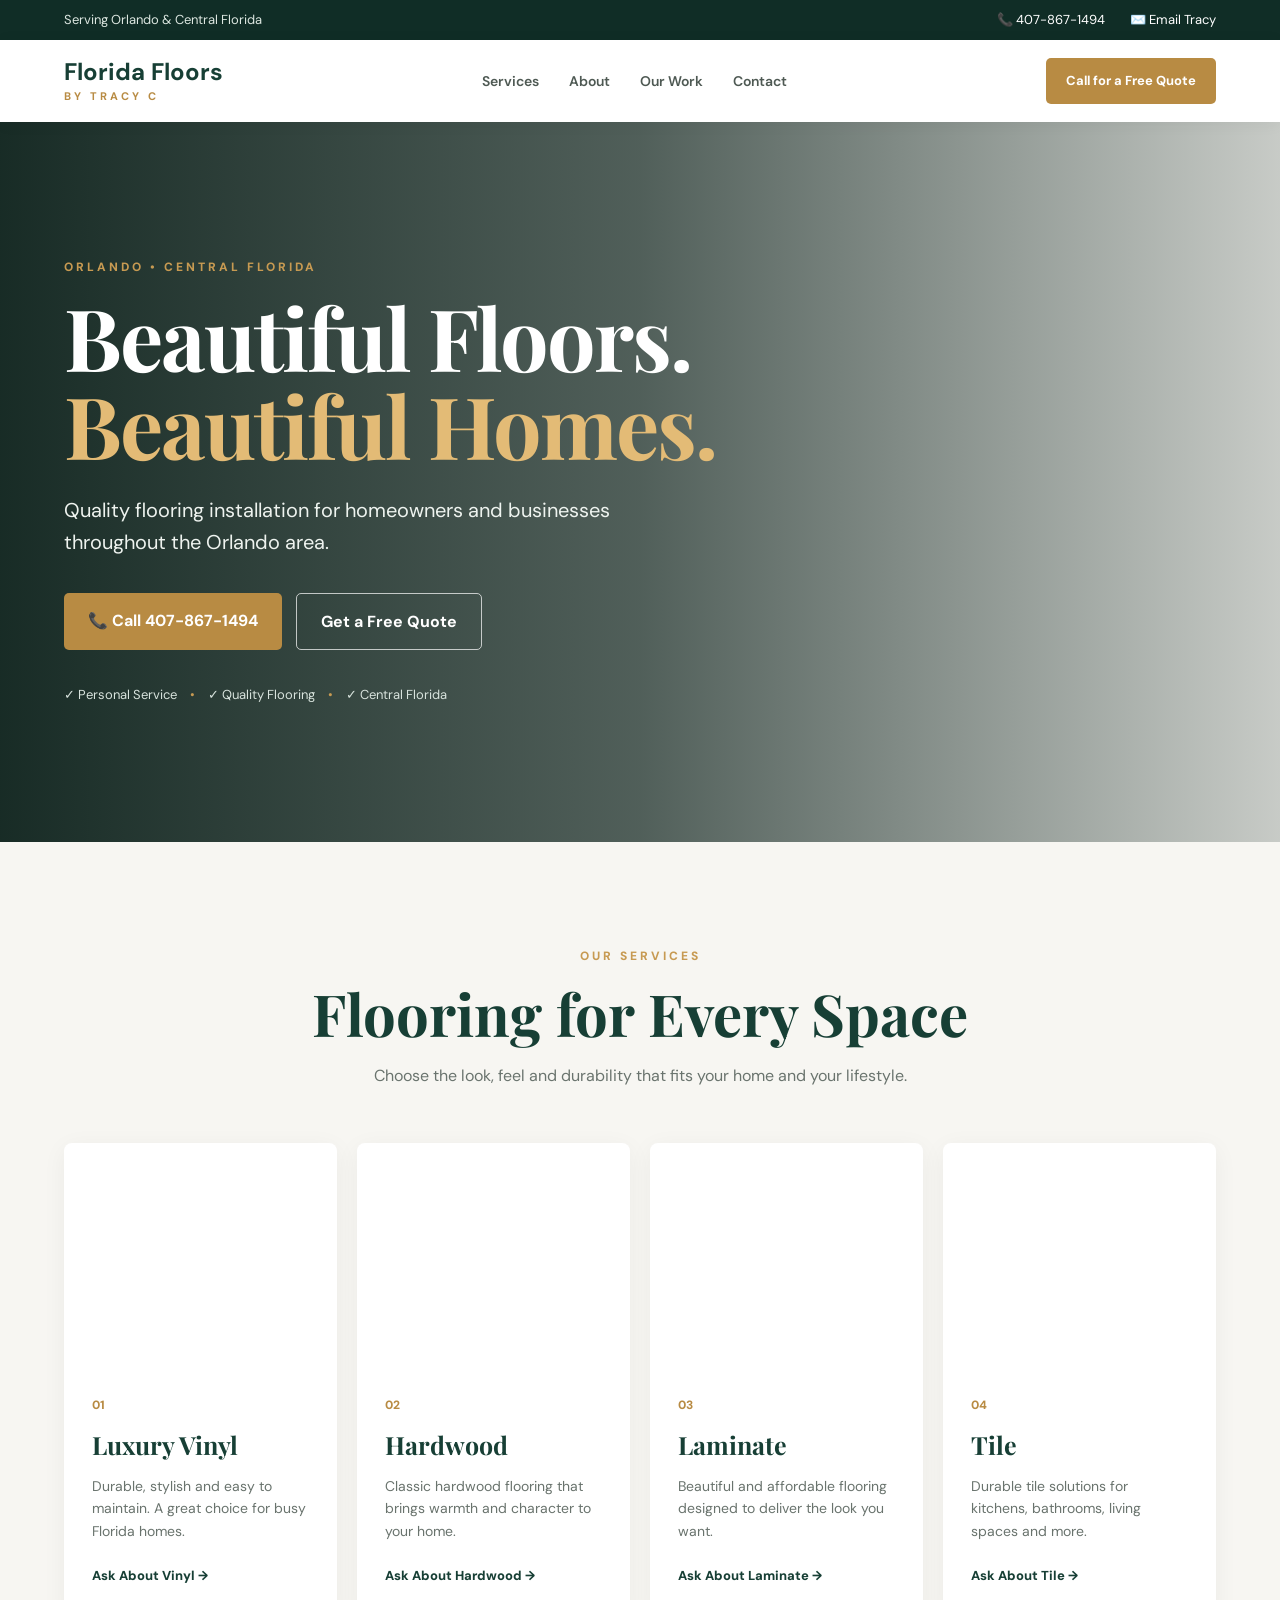
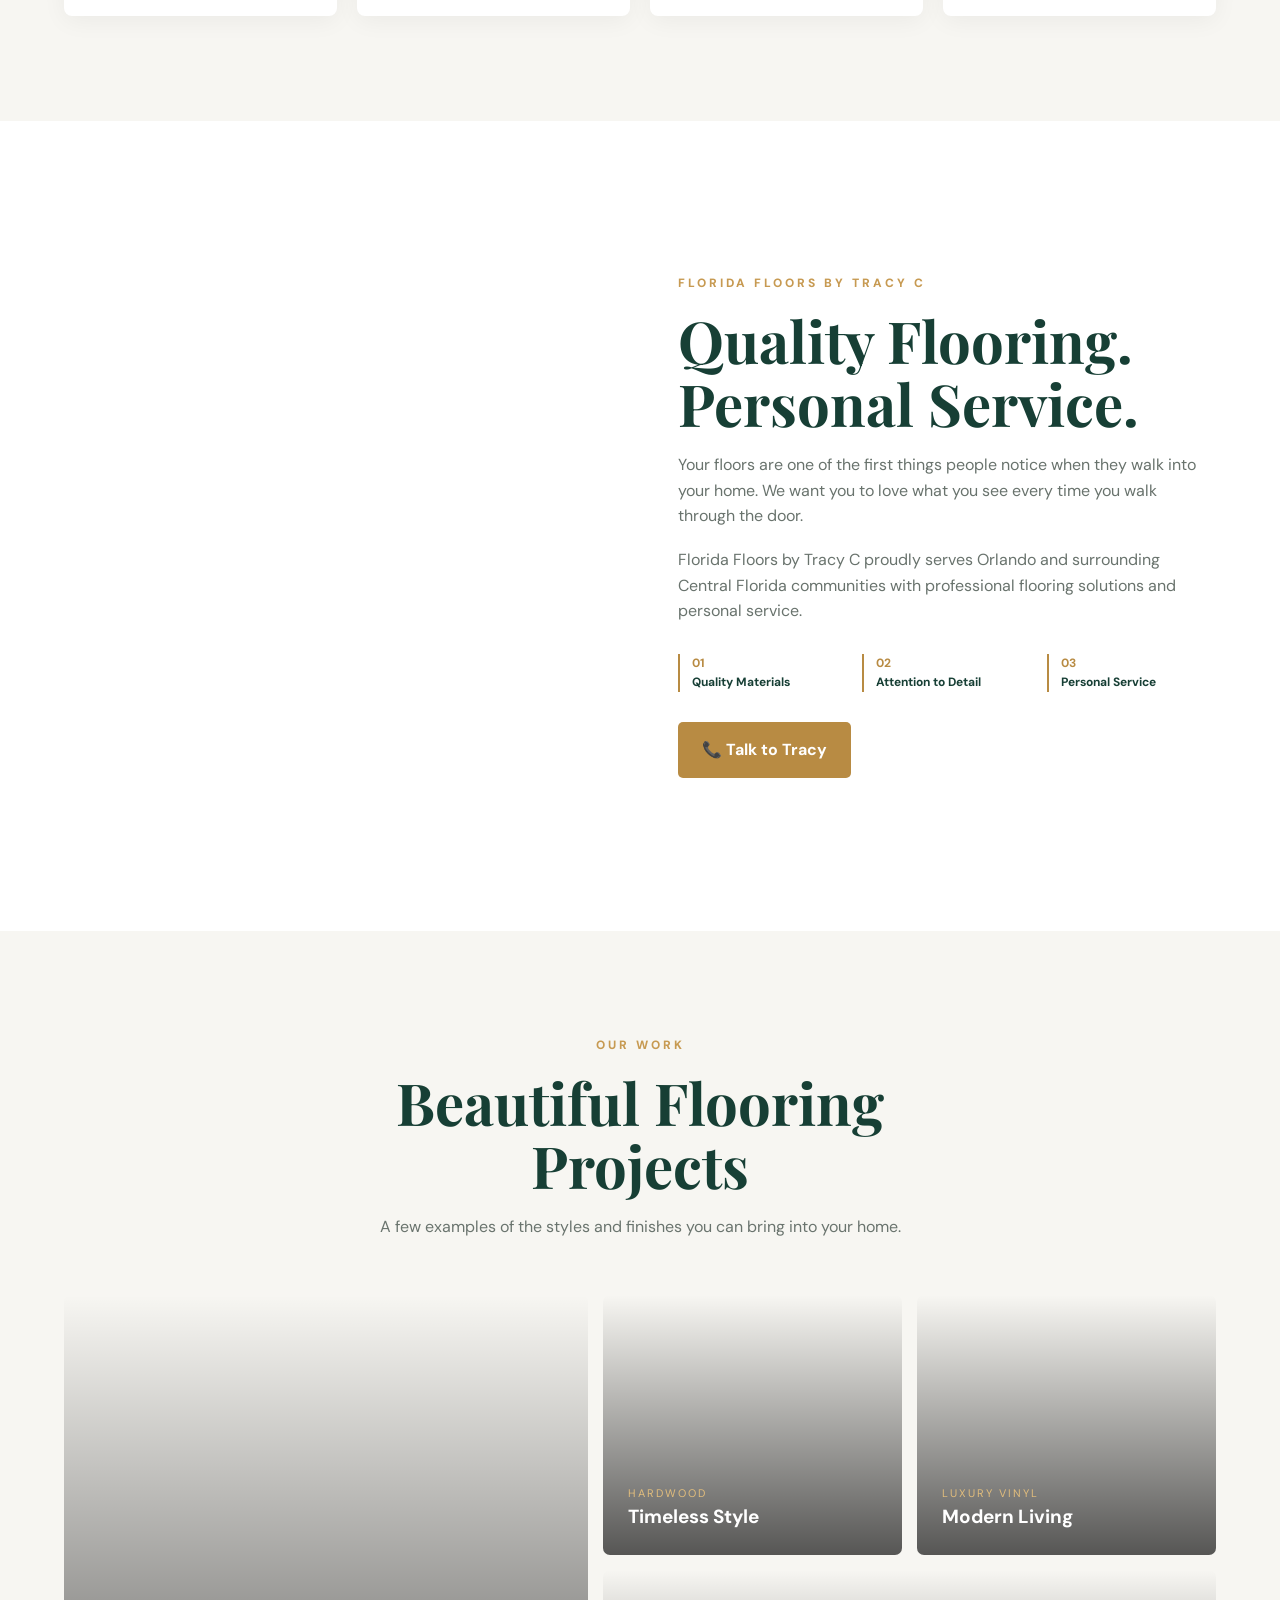
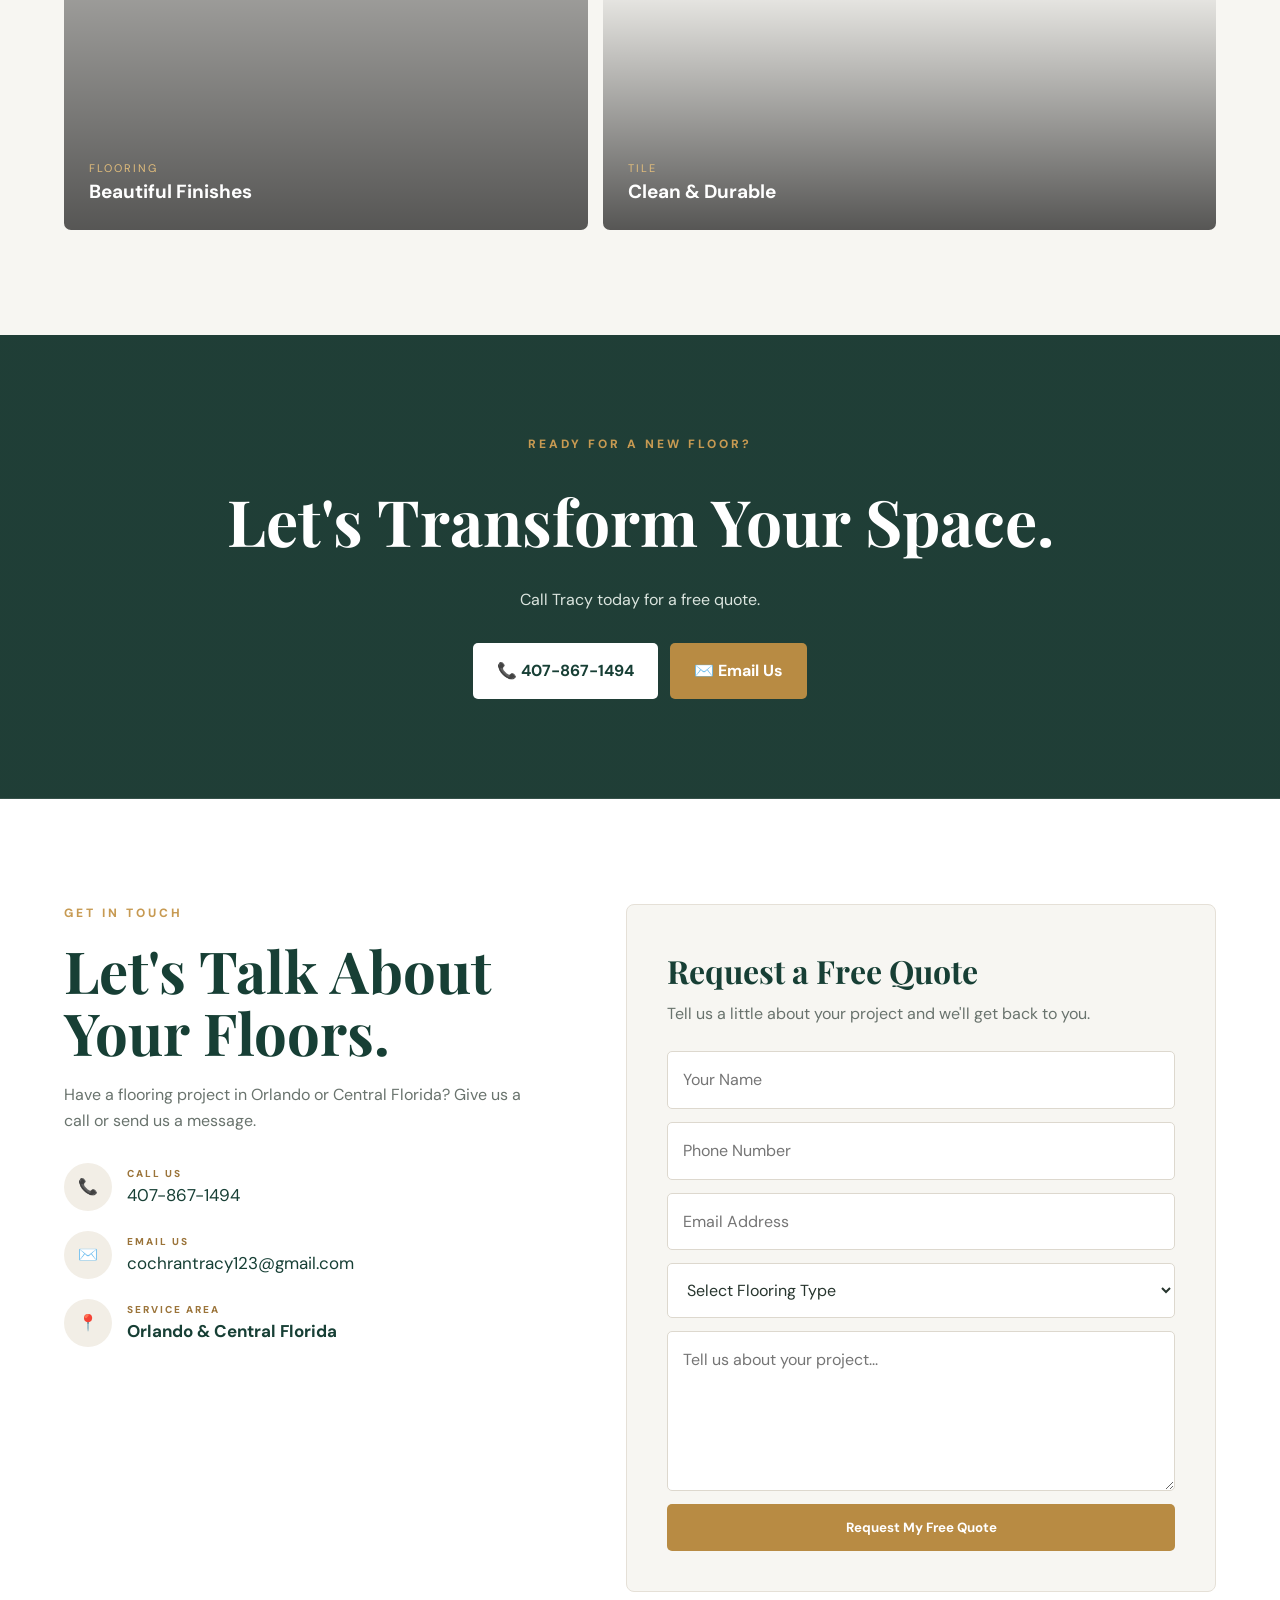
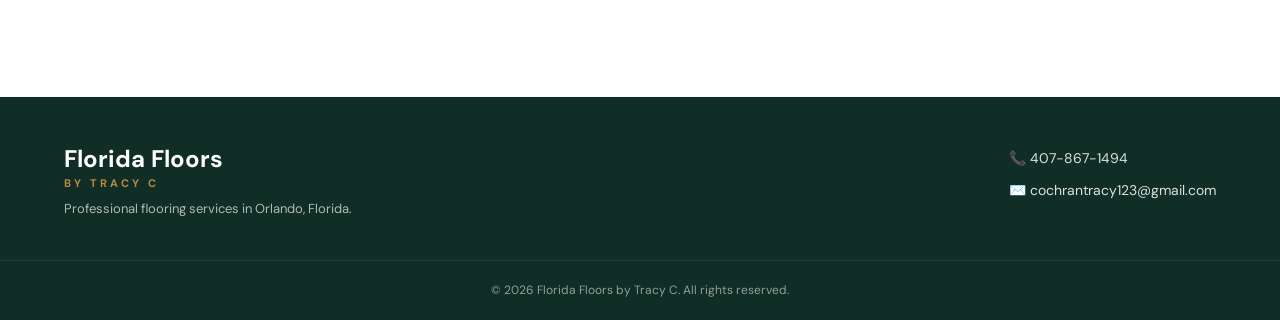
==== index.html @ 235f64ff "Initial Florida Floors website" ====
<!DOCTYPE html>
<html lang="en">
<head>
    <meta charset="UTF-8">
    <meta name="viewport" content="width=device-width, initial-scale=1.0">

    <title>Florida Floors by Tracy C | Orlando Flooring</title>

    <meta name="description"
          content="Florida Floors by Tracy C provides professional flooring services throughout Orlando and Central Florida. Call 407-867-1494 for a free quote.">

    <link rel="stylesheet" href="style.css">
</head>

<body>

<!-- TOP BAR -->
<div class="topbar">
    <div class="container topbar-content">
        <span>Serving Orlando & Central Florida</span>

        <div>
            <a href="tel:14078671494">📞 407-867-1494</a>
            <a href="mailto:cochrantracy123@gmail.com">✉️ Email Tracy</a>
        </div>
    </div>
</div>


<!-- NAVIGATION -->
<header class="header">

    <div class="container nav">

        <a href="#" class="logo">
            Florida Floors
            <span>by Tracy C</span>
        </a>

        <nav>
            <a href="#services">Services</a>
            <a href="#about">About</a>
            <a href="#projects">Our Work</a>
            <a href="#contact">Contact</a>
        </nav>

        <a href="tel:14078671494" class="nav-button">
            Call for a Free Quote
        </a>

    </div>

</header>


<!-- HERO -->
<section class="hero">

    <div class="hero-overlay"></div>

    <div class="container hero-content">

        <div class="hero-text">

            <p class="eyebrow">ORLANDO • CENTRAL FLORIDA</p>

            <h1>
                Beautiful Floors.
                <span>Beautiful Homes.</span>
            </h1>

            <p class="hero-description">
                Quality flooring installation for homeowners and
                businesses throughout the Orlando area.
            </p>

            <div class="hero-buttons">

                <a href="tel:14078671494" class="button primary">
                    📞 Call 407-867-1494
                </a>

                <a href="#contact" class="button outline">
                    Get a Free Quote
                </a>

            </div>

            <div class="hero-trust">
                ✓ Personal Service
                <span>•</span>
                ✓ Quality Flooring
                <span>•</span>
                ✓ Central Florida
            </div>

        </div>

    </div>

</section>


<!-- SERVICES -->
<section id="services" class="section services">

    <div class="container">

        <div class="section-heading center">

            <p class="eyebrow">OUR SERVICES</p>

            <h2>Flooring for Every Space</h2>

            <p>
                Choose the look, feel and durability that fits
                your home and your lifestyle.
            </p>

        </div>


        <div class="service-grid">


            <div class="service-card">

                <div class="service-image vinyl"></div>

                <div class="service-content">

                    <span class="number">01</span>

                    <h3>Luxury Vinyl</h3>

                    <p>
                        Durable, stylish and easy to maintain.
                        A great choice for busy Florida homes.
                    </p>

                    <a href="#contact">Ask About Vinyl →</a>

                </div>

            </div>


            <div class="service-card">

                <div class="service-image hardwood"></div>

                <div class="service-content">

                    <span class="number">02</span>

                    <h3>Hardwood</h3>

                    <p>
                        Classic hardwood flooring that brings
                        warmth and character to your home.
                    </p>

                    <a href="#contact">Ask About Hardwood →</a>

                </div>

            </div>


            <div class="service-card">

                <div class="service-image laminate"></div>

                <div class="service-content">

                    <span class="number">03</span>

                    <h3>Laminate</h3>

                    <p>
                        Beautiful and affordable flooring designed
                        to deliver the look you want.
                    </p>

                    <a href="#contact">Ask About Laminate →</a>

                </div>

            </div>


            <div class="service-card">

                <div class="service-image tile"></div>

                <div class="service-content">

                    <span class="number">04</span>

                    <h3>Tile</h3>

                    <p>
                        Durable tile solutions for kitchens,
                        bathrooms, living spaces and more.
                    </p>

                    <a href="#contact">Ask About Tile →</a>

                </div>

            </div>

        </div>

    </div>

</section>


<!-- ABOUT -->
<section id="about" class="about section">

    <div class="container about-grid">

        <div class="about-photo"></div>

        <div class="about-content">

            <p class="eyebrow">FLORIDA FLOORS BY TRACY C</p>

            <h2>Quality Flooring. Personal Service.</h2>

            <p>
                Your floors are one of the first things people notice
                when they walk into your home. We want you to love
                what you see every time you walk through the door.
            </p>

            <p>
                Florida Floors by Tracy C proudly serves Orlando
                and surrounding Central Florida communities with
                professional flooring solutions and personal service.
            </p>

            <div class="about-points">

                <div>
                    <strong>01</strong>
                    <span>Quality Materials</span>
                </div>

                <div>
                    <strong>02</strong>
                    <span>Attention to Detail</span>
                </div>

                <div>
                    <strong>03</strong>
                    <span>Personal Service</span>
                </div>

            </div>

            <a href="tel:14078671494" class="button primary">
                📞 Talk to Tracy
            </a>

        </div>

    </div>

</section>


<!-- PROJECTS -->
<section id="projects" class="projects section">

    <div class="container">

        <div class="section-heading center">

            <p class="eyebrow">OUR WORK</p>

            <h2>Beautiful Flooring Projects</h2>

            <p>
                A few examples of the styles and finishes
                you can bring into your home.
            </p>

        </div>


        <div class="gallery">

            <div class="gallery-item gallery-one">
                <div>
                    <span>Flooring</span>
                    <strong>Beautiful Finishes</strong>
                </div>
            </div>

            <div class="gallery-item gallery-two">
                <div>
                    <span>Hardwood</span>
                    <strong>Timeless Style</strong>
                </div>
            </div>

            <div class="gallery-item gallery-three">
                <div>
                    <span>Luxury Vinyl</span>
                    <strong>Modern Living</strong>
                </div>
            </div>

            <div class="gallery-item gallery-four">
                <div>
                    <span>Tile</span>
                    <strong>Clean & Durable</strong>
                </div>
            </div>

        </div>

    </div>

</section>


<!-- CTA -->
<section class="cta">

    <div class="container cta-content">

        <p class="eyebrow">READY FOR A NEW FLOOR?</p>

        <h2>Let's Transform Your Space.</h2>

        <p>
            Call Tracy today for a free quote.
        </p>

        <div class="cta-buttons">

            <a href="tel:14078671494" class="button light">
                📞 407-867-1494
            </a>

            <a href="mailto:cochrantracy123@gmail.com"
               class="button gold">
                ✉️ Email Us
            </a>

        </div>

    </div>

</section>


<!-- CONTACT -->
<section id="contact" class="contact section">

    <div class="container contact-grid">

        <div class="contact-info">

            <p class="eyebrow">GET IN TOUCH</p>

            <h2>Let's Talk About Your Floors.</h2>

            <p>
                Have a flooring project in Orlando or Central Florida?
                Give us a call or send us a message.
            </p>


            <div class="contact-card">

                <span>📞</span>

                <div>
                    <small>CALL US</small>
                    <a href="tel:14078671494">
                        407-867-1494
                    </a>
                </div>

            </div>


            <div class="contact-card">

                <span>✉️</span>

                <div>
                    <small>EMAIL US</small>
                    <a href="mailto:cochrantracy123@gmail.com">
                        cochrantracy123@gmail.com
                    </a>
                </div>

            </div>


            <div class="contact-card">

                <span>📍</span>

                <div>
                    <small>SERVICE AREA</small>
                    <strong>Orlando & Central Florida</strong>
                </div>

            </div>

        </div>


        <div class="quote-box">

            <h3>Request a Free Quote</h3>

            <p>
                Tell us a little about your project and
                we'll get back to you.
            </p>

            <form action="mailto:cochrantracy123@gmail.com"
                  method="post"
                  enctype="text/plain">

                <input
                    type="text"
                    name="Name"
                    placeholder="Your Name"
                    required
                >

                <input
                    type="tel"
                    name="Phone"
                    placeholder="Phone Number"
                    required
                >

                <input
                    type="email"
                    name="Email"
                    placeholder="Email Address"
                >

                <select name="Flooring Type">

                    <option value="">
                        Select Flooring Type
                    </option>

                    <option>Luxury Vinyl</option>
                    <option>Hardwood</option>
                    <option>Laminate</option>
                    <option>Tile</option>
                    <option>Other</option>

                </select>

                <textarea
                    name="Project Details"
                    rows="5"
                    placeholder="Tell us about your project..."
                ></textarea>

                <button type="submit" class="button primary">
                    Request My Free Quote
                </button>

            </form>

        </div>

    </div>

</section>


<!-- FOOTER -->
<footer class="footer">

    <div class="container footer-content">

        <div>

            <div class="logo footer-logo">
                Florida Floors
                <span>by Tracy C</span>
            </div>

            <p>
                Professional flooring services in Orlando, Florida.
            </p>

        </div>


        <div class="footer-contact">

            <a href="tel:14078671494">
                📞 407-867-1494
            </a>

            <a href="mailto:cochrantracy123@gmail.com">
                ✉️ cochrantracy123@gmail.com
            </a>

        </div>

    </div>


    <div class="copyright">
        © 2026 Florida Floors by Tracy C. All rights reserved.
    </div>

</footer>


<!-- MOBILE CALL BUTTON -->
<a href="tel:14078671494" class="mobile-call">
    📞 Call Florida Floors
</a>

</body>
</html>
---- style.css ----
@import url('https://fonts.googleapis.com/css2?family=DM+Sans:wght@400;500;600;700&family=Playfair+Display:wght@600;700&display=swap');

* {
    margin: 0;
    padding: 0;
    box-sizing: border-box;
}

html {
    scroll-behavior: smooth;
}

body {
    font-family: 'DM Sans', Arial, sans-serif;
    color: #17231e;
    background: #f7f6f2;
    line-height: 1.6;
}

a {
    color: inherit;
    text-decoration: none;
}

.container {
    width: min(1160px, 90%);
    margin: auto;
}


/* TOP BAR */

.topbar {
    background: #102d26;
    color: #dce6e0;
    font-size: 13px;
}

.topbar-content {
    min-height: 40px;
    display: flex;
    justify-content: space-between;
    align-items: center;
}

.topbar a {
    margin-left: 22px;
    color: white;
}


/* HEADER */

.header {
    background: white;
    position: sticky;
    top: 0;
    z-index: 1000;
    box-shadow: 0 2px 15px rgba(0,0,0,.05);
}

.nav {
    min-height: 82px;
    display: flex;
    align-items: center;
    justify-content: space-between;
    gap: 25px;
}

.logo {
    color: #173f35;
    font-size: 24px;
    font-weight: 700;
    line-height: 1;
}

.logo span {
    display: block;
    color: #b88b43;
    font-size: 11px;
    letter-spacing: 3px;
    text-transform: uppercase;
    margin-top: 7px;
}

nav {
    display: flex;
    gap: 30px;
}

nav a {
    font-size: 14px;
    font-weight: 600;
    color: #4e5953;
}

nav a:hover {
    color: #b88b43;
}

.nav-button {
    background: #b88b43;
    color: white;
    padding: 13px 20px;
    border-radius: 5px;
    font-size: 13px;
    font-weight: 700;
}


/* HERO */

.hero {
    min-height: 720px;
    position: relative;
    display: flex;
    align-items: center;

    background-image:
        url("https://images.unsplash.com/photo-1600607687920-4e2a09cf159d?auto=format&fit=crop&w=2000&q=85");

    background-size: cover;
    background-position: center;
    color: white;
}

.hero-overlay {
    position: absolute;
    inset: 0;

    background:
        linear-gradient(
            90deg,
            rgba(10,31,25,.94),
            rgba(10,31,25,.70),
            rgba(10,31,25,.20)
        );
}

.hero-content {
    position: relative;
    z-index: 2;
}

.hero-text {
    max-width: 760px;
}

.eyebrow {
    color: #c79a52;
    font-size: 12px;
    font-weight: 800;
    letter-spacing: 3px;
    margin-bottom: 16px;
}

.hero h1 {
    font-family: 'Playfair Display', Georgia, serif;
    font-size: clamp(50px, 7vw, 86px);
    line-height: 1.02;
    letter-spacing: -2px;
    margin-bottom: 25px;
}

.hero h1 span {
    display: block;
    color: #e3bb76;
}

.hero-description {
    max-width: 600px;
    font-size: 20px;
    color: #eef3ef;
    margin-bottom: 35px;
}

.hero-buttons {
    display: flex;
    flex-wrap: wrap;
    gap: 14px;
}

.hero-trust {
    margin-top: 35px;
    color: #d8e3dd;
    font-size: 13px;
}

.hero-trust span {
    color: #c79a52;
    margin: 0 10px;
}


/* BUTTONS */

.button {
    display: inline-block;
    border: none;
    padding: 15px 24px;
    border-radius: 5px;
    font-weight: 700;
    cursor: pointer;
    font-family: inherit;
    text-align: center;
}

.primary {
    background: #b88b43;
    color: white;
}

.primary:hover {
    background: #9e7435;
}

.outline {
    border: 1px solid rgba(255,255,255,.7);
    color: white;
}

.outline:hover {
    background: white;
    color: #173f35;
}

.light {
    background: white;
    color: #173f35;
}

.gold {
    background: #b88b43;
    color: white;
}


/* SECTIONS */

.section {
    padding: 105px 0;
}

.section-heading {
    max-width: 700px;
    margin-bottom: 55px;
}

.section-heading.center {
    text-align: center;
    margin-left: auto;
    margin-right: auto;
}

.section-heading h2,
.about-content h2,
.contact-info h2 {
    font-family: 'Playfair Display', Georgia, serif;
    color: #173f35;
    font-size: clamp(38px, 5vw, 58px);
    line-height: 1.08;
    margin-bottom: 18px;
}

.section-heading p:last-child {
    color: #6a746e;
}


/* SERVICES */

.services {
    background: #f7f6f2;
}

.service-grid {
    display: grid;
    grid-template-columns: repeat(4, 1fr);
    gap: 20px;
}

.service-card {
    background: white;
    border-radius: 8px;
    overflow: hidden;
    box-shadow: 0 5px 25px rgba(0,0,0,.05);
}

.service-image {
    height: 220px;
    background-size: cover;
    background-position: center;
}

.vinyl {
    background-image:
        url("https://images.unsplash.com/photo-1600607687939-ce8a6c25118c?auto=format&fit=crop&w=900&q=80");
}

.hardwood {
    background-image:
        url("https://images.unsplash.com/photo-1600566753190-17f0baa2a6c3?auto=format&fit=crop&w=900&q=80");
}

.laminate {
    background-image:
        url("https://images.unsplash.com/photo-1600566753086-00f18fb6b3ea?auto=format&fit=crop&w=900&q=80");
}

.tile {
    background-image:
        url("https://images.unsplash.com/photo-1615529162924-f8605388461d?auto=format&fit=crop&w=900&q=80");
}

.service-content {
    padding: 28px;
}

.number {
    color: #b88b43;
    font-size: 12px;
    font-weight: 800;
}

.service-content h3 {
    color: #173f35;
    font-family: 'Playfair Display', Georgia, serif;
    font-size: 25px;
    margin: 8px 0 10px;
}

.service-content p {
    color: #69736d;
    font-size: 14px;
    margin-bottom: 20px;
}

.service-content a {
    color: #173f35;
    font-size: 13px;
    font-weight: 800;
}


/* ABOUT */

.about {
    background: white;
}

.about-grid {
    display: grid;
    grid-template-columns: 1fr 1fr;
    gap: 75px;
    align-items: center;
}

.about-photo {
    min-height: 600px;

    background-image:
        url("https://images.unsplash.com/photo-1600607687920-4e2a09cf159d?auto=format&fit=crop&w=1200&q=85");

    background-size: cover;
    background-position: center;

    border-radius: 6px;
}

.about-content > p:not(.eyebrow) {
    color: #69736d;
    margin-bottom: 18px;
}

.about-points {
    display: grid;
    grid-template-columns: repeat(3, 1fr);
    gap: 15px;
    margin: 30px 0;
}

.about-points div {
    border-left: 2px solid #b88b43;
    padding-left: 12px;
}

.about-points strong {
    display: block;
    color: #b88b43;
    font-size: 12px;
}

.about-points span {
    display: block;
    color: #173f35;
    font-size: 12px;
    font-weight: 700;
}


/* GALLERY */

.projects {
    background: #f7f6f2;
}

.gallery {
    display: grid;
    grid-template-columns: 1.4fr .8fr .8fr;
    grid-template-rows: 260px 260px;
    gap: 15px;
}

.gallery-item {
    background-size: cover;
    background-position: center;
    border-radius: 7px;
    position: relative;
    overflow: hidden;
}

.gallery-item::after {
    content: "";
    position: absolute;
    inset: 0;
    background: linear-gradient(transparent, rgba(0,0,0,.65));
}

.gallery-item div {
    position: absolute;
    z-index: 2;
    left: 25px;
    bottom: 22px;
    color: white;
}

.gallery-item span {
    display: block;
    color: #e2bd7c;
    font-size: 11px;
    text-transform: uppercase;
    letter-spacing: 2px;
}

.gallery-item strong {
    font-size: 19px;
}

.gallery-one {
    grid-row: span 2;
    background-image:
        url("https://images.unsplash.com/photo-1600607688969-a5bfcd646154?auto=format&fit=crop&w=1200&q=85");
}

.gallery-two {
    background-image:
        url("https://images.unsplash.com/photo-1600566753190-17f0baa2a6c3?auto=format&fit=crop&w=900&q=85");
}

.gallery-three {
    background-image:
        url("https://images.unsplash.com/photo-1600607687920-4e2a09cf159d?auto=format&fit=crop&w=900&q=85");
}

.gallery-four {
    grid-column: span 2;
    background-image:
        url("https://images.unsplash.com/photo-1615529162924-f8605388461d?auto=format&fit=crop&w=1200&q=85");
}


/* CTA */

.cta {
    background:
        linear-gradient(
            rgba(15,48,40,.93),
            rgba(15,48,40,.93)
        ),
        url("https://images.unsplash.com/photo-1600607687920-4e2a09cf159d?auto=format&fit=crop&w=1800&q=80");

    background-size: cover;
    background-position: center;

    padding: 100px 0;
    color: white;
    text-align: center;
}

.cta h2 {
    font-family: 'Playfair Display', Georgia, serif;
    font-size: clamp(42px, 6vw, 64px);
    margin-bottom: 15px;
}

.cta p:not(.eyebrow) {
    color: #dbe5df;
    margin-bottom: 30px;
}

.cta-buttons {
    display: flex;
    justify-content: center;
    flex-wrap: wrap;
    gap: 12px;
}


/* CONTACT */

.contact {
    background: white;
}

.contact-grid {
    display: grid;
    grid-template-columns: .9fr 1.1fr;
    gap: 80px;
    align-items: start;
}

.contact-info > p:not(.eyebrow) {
    color: #69736d;
    max-width: 500px;
    margin-bottom: 30px;
}

.contact-card {
    display: flex;
    align-items: center;
    gap: 15px;
    margin: 20px 0;
}

.contact-card > span {
    width: 48px;
    height: 48px;
    border-radius: 50%;
    background: #f2eee6;
    display: grid;
    place-items: center;
}

.contact-card small {
    display: block;
    color: #9b743a;
    font-size: 10px;
    font-weight: 800;
    letter-spacing: 2px;
}

.contact-card a,
.contact-card strong {
    display: block;
    color: #173f35;
    font-size: 17px;
}


/* FORM */

.quote-box {
    background: #f7f6f2;
    padding: 40px;
    border-radius: 8px;
    border: 1px solid #e5e0d7;
}

.quote-box h3 {
    font-family: 'Playfair Display', Georgia, serif;
    color: #173f35;
    font-size: 32px;
    margin-bottom: 5px;
}

.quote-box > p {
    color: #69736d;
    margin-bottom: 25px;
}

.contact-form,
.quote-box form {
    display: grid;
    gap: 13px;
}

.quote-box input,
.quote-box select,
.quote-box textarea {
    width: 100%;
    padding: 15px;
    border: 1px solid #ddd8ce;
    border-radius: 5px;
    background: white;
    font: inherit;
    color: #27352e;
}

.quote-box textarea {
    resize: vertical;
}


/* FOOTER */

.footer {
    background: #102d26;
    color: #d9e2dd;
    padding-top: 50px;
}

.footer-content {
    display: flex;
    justify-content: space-between;
    gap: 40px;
}

.footer-logo {
    color: white;
}

.footer-content p {
    color: #aebbb4;
    margin-top: 10px;
    font-size: 13px;
}

.footer-contact {
    display: flex;
    flex-direction: column;
    gap: 10px;
    font-size: 14px;
}

.footer-contact a:hover {
    color: #d1a45e;
}

.copyright {
    text-align: center;
    border-top: 1px solid rgba(255,255,255,.08);
    margin-top: 40px;
    padding: 20px;
    color: #8fa099;
    font-size: 12px;
}


/* MOBILE CALL BUTTON */

.mobile-call {
    display: none;
}


/* MOBILE */

@media (max-width: 900px) {

    nav {
        display: none;
    }

    .service-grid {
        grid-template-columns: repeat(2, 1fr);
    }

    .about-grid,
    .contact-grid {
        grid-template-columns: 1fr;
    }

    .gallery {
        grid-template-columns: 1fr 1fr;
        grid-template-rows: 300px 220px 220px;
    }

    .gallery-one {
        grid-row: span 1;
        grid-column: span 2;
    }

    .gallery-four {
        grid-column: span 2;
    }

    .mobile-call {
        display: block;
        position: fixed;
        bottom: 15px;
        left: 15px;
        right: 15px;
        z-index: 2000;
        text-align: center;
        background: #b88b43;
        color: white;
        padding: 15px;
        border-radius: 6px;
        font-weight: 800;
        box-shadow: 0 5px 25px rgba(0,0,0,.25);
    }
}

@media (max-width: 600px) {

    .topbar-content {
        justify-content: center;
        text-align: center;
    }

    .topbar-content > span {
        display: none;
    }

    .topbar a {
        margin: 0 8px;
    }

    .nav-button {
        display: none;
    }

    .hero {
        min-height: 650px;
    }

    .hero h1 {
        font-size: 50px;
    }

    .hero-description {
        font-size: 17px;
    }

    .service-grid {
        grid-template-columns: 1fr;
    }

    .about-photo {
        min-height: 400px;
    }

    .about-points {
        grid-template-columns: 1fr;
    }

    .gallery {
        display: block;
    }

    .gallery-item {
        height: 300px;
        margin-bottom: 15px;
    }

    .quote-box {
        padding: 25px;
    }

    .footer-content {
        flex-direction: column;
    }

}
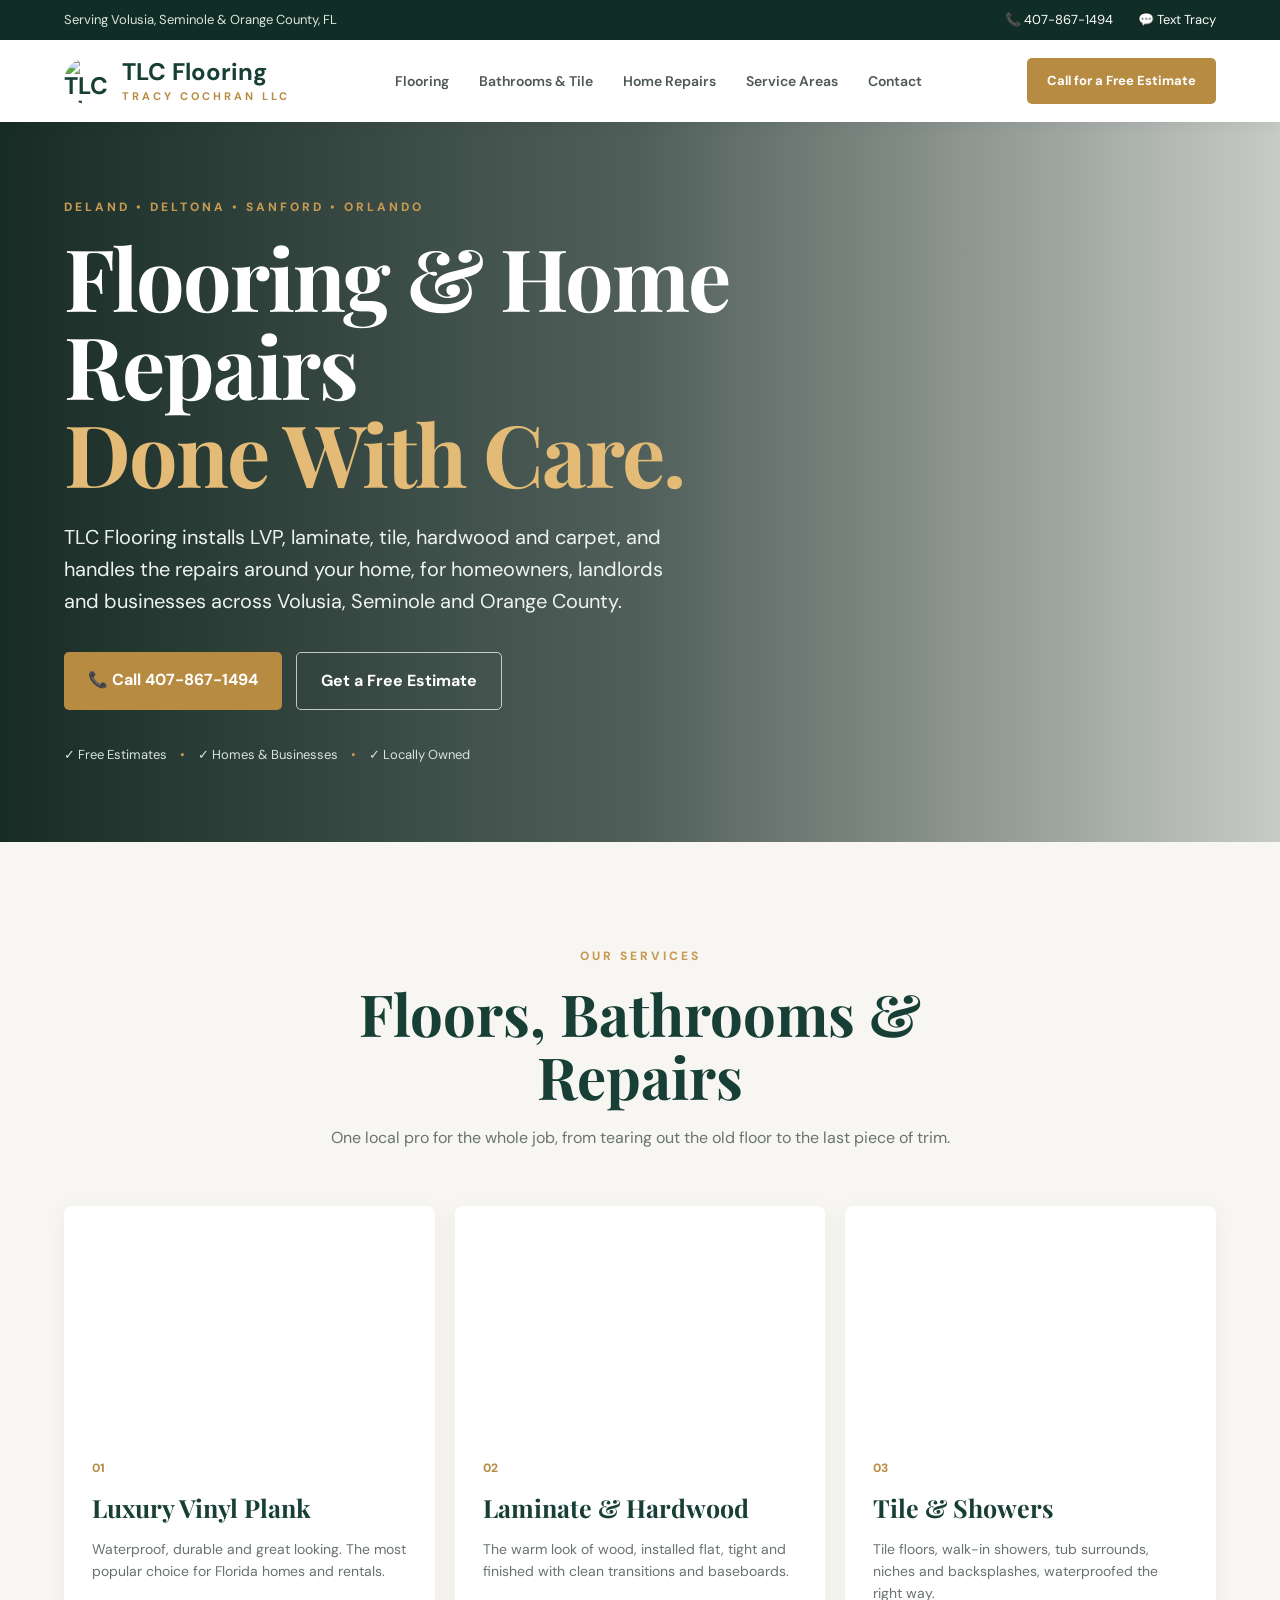
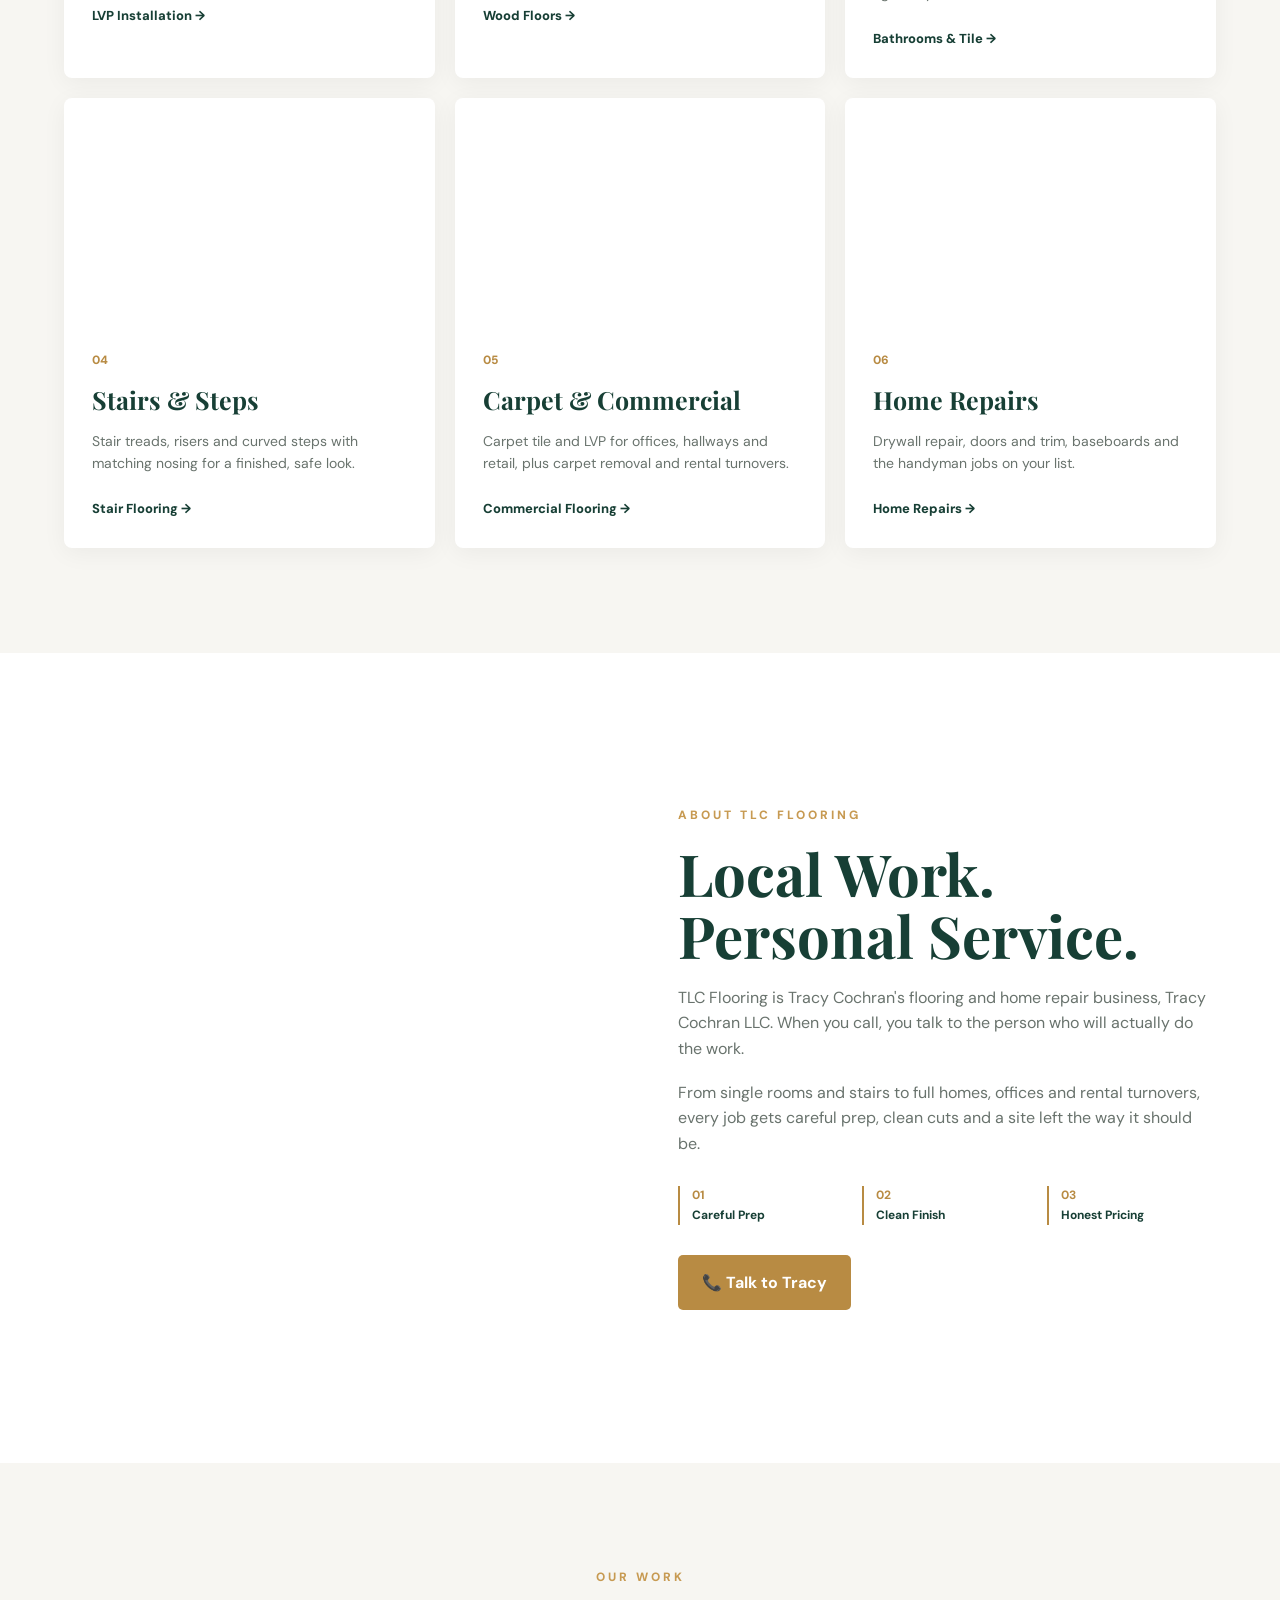
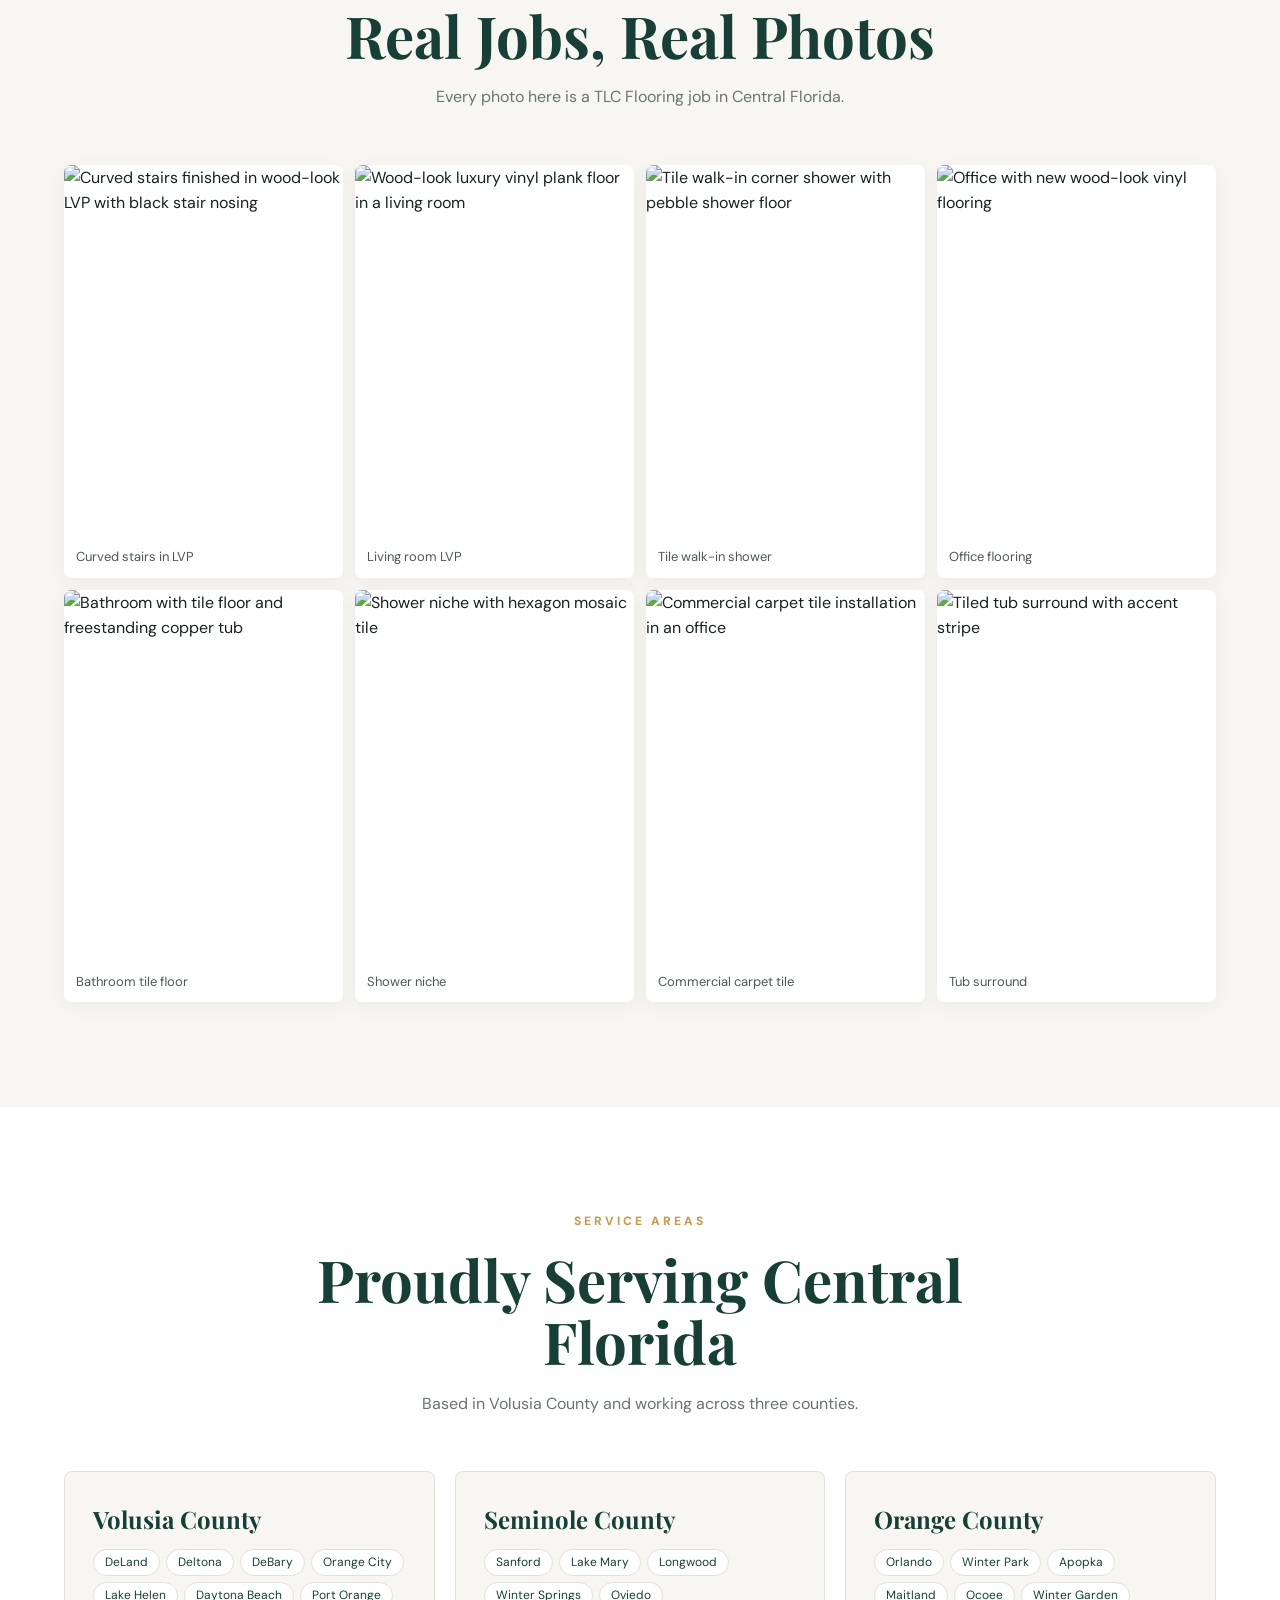
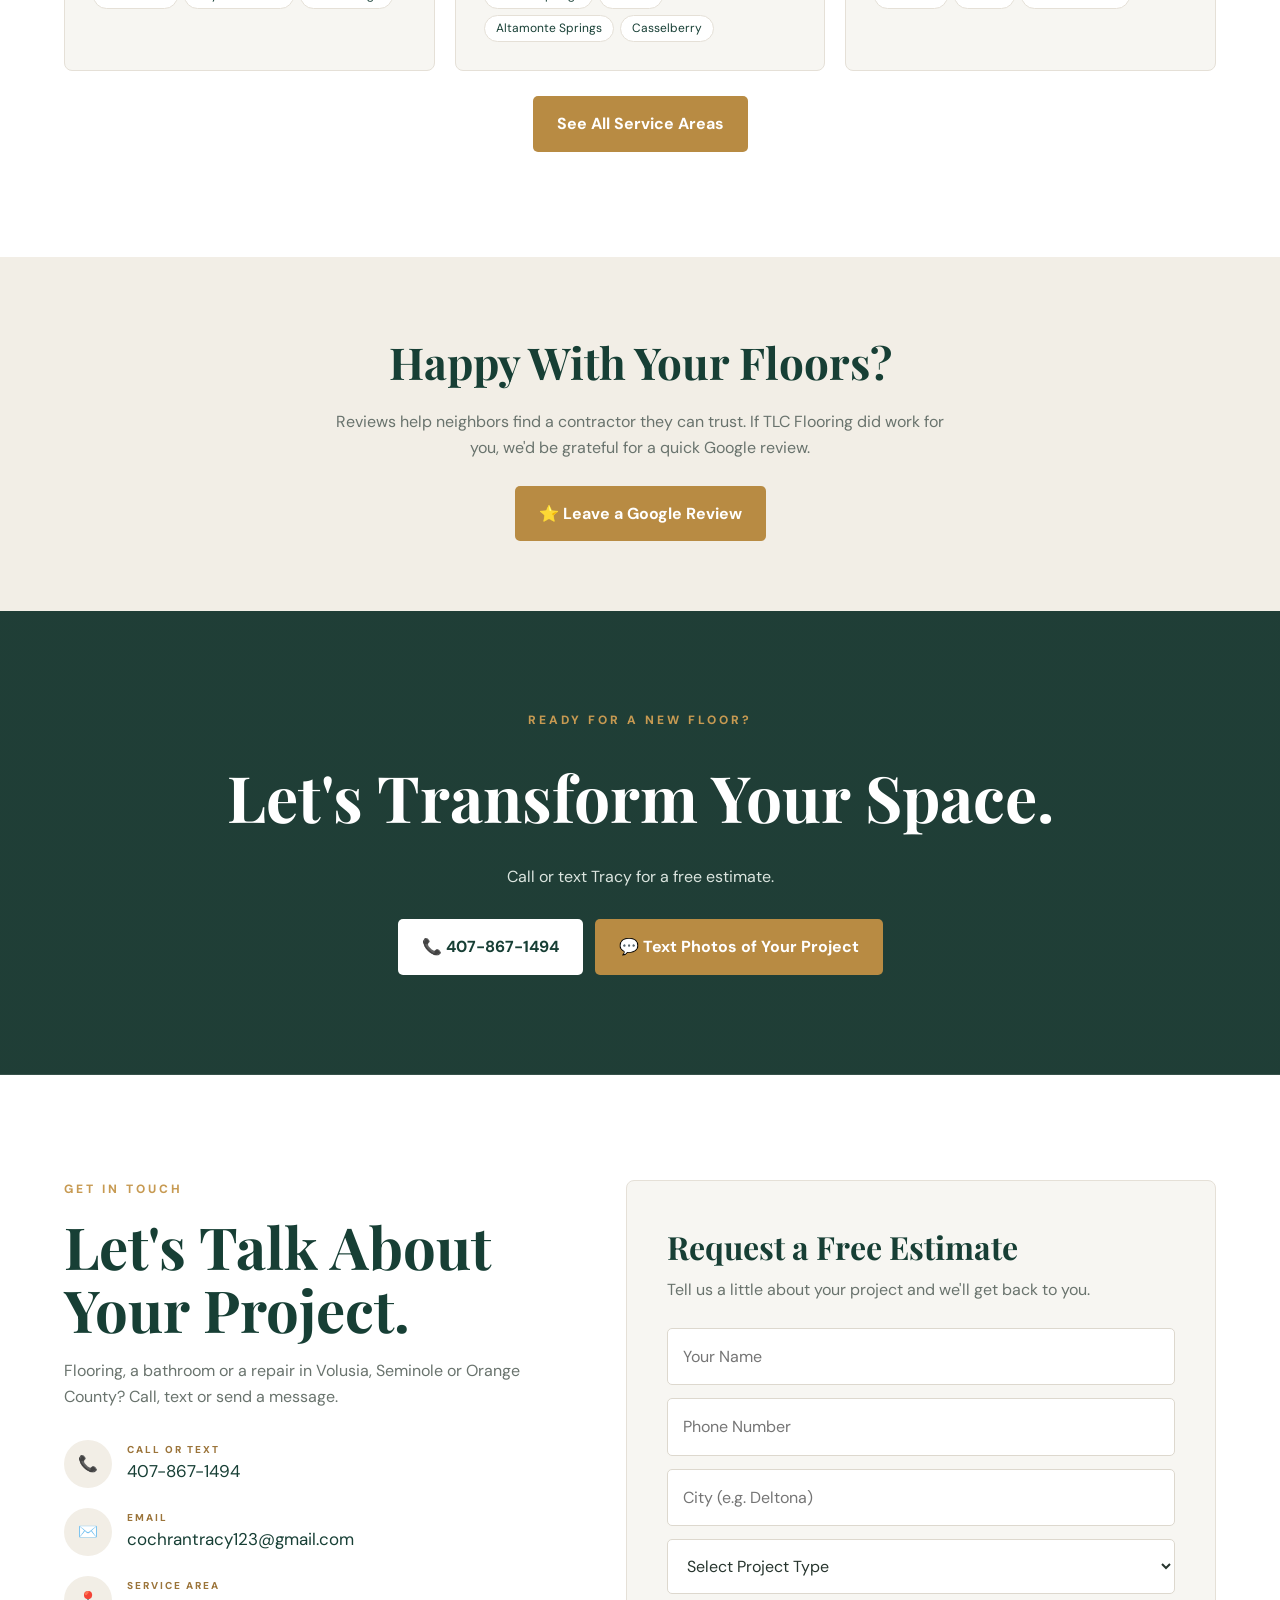
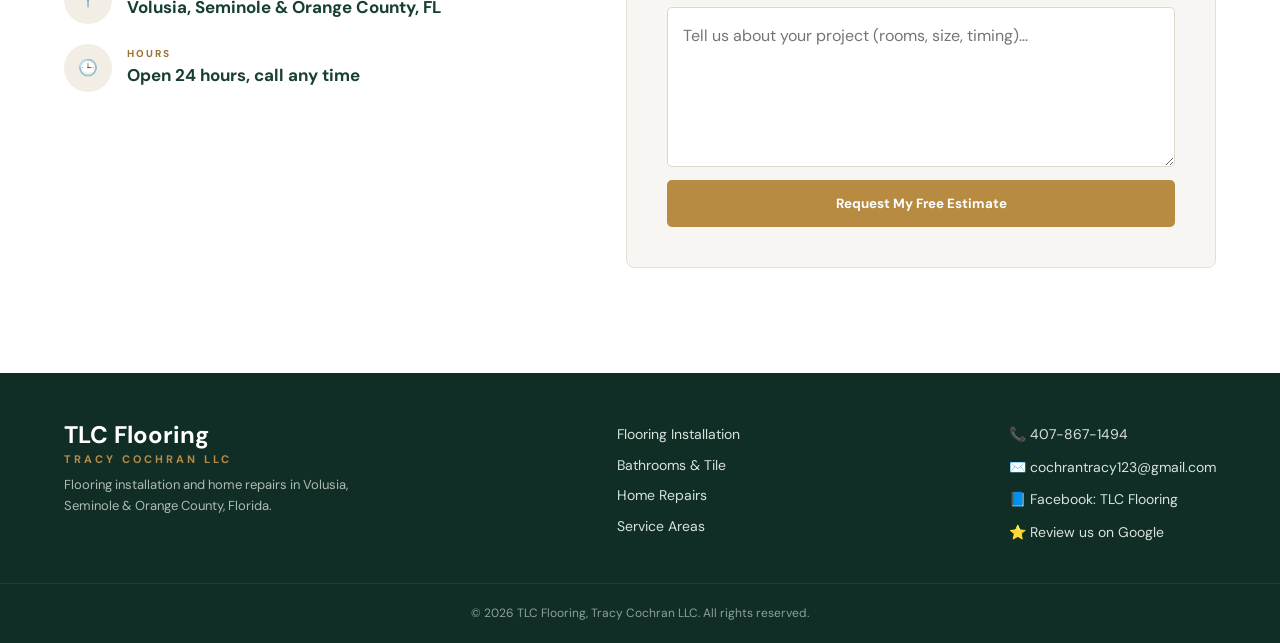
==== commit d9126b4b: "Rebrand to TLC Flooring with real job photos, service and area pages" ====
--- a/index.html
+++ b/index.html
@@ -4,12 +4,56 @@
     <meta charset="UTF-8">
     <meta name="viewport" content="width=device-width, initial-scale=1.0">
 
-    <title>Florida Floors by Tracy C | Orlando Flooring</title>
+    <title>TLC Flooring | Flooring Installation &amp; Home Repairs in Volusia, Seminole &amp; Orange County FL</title>
 
     <meta name="description"
-          content="Florida Floors by Tracy C provides professional flooring services throughout Orlando and Central Florida. Call 407-867-1494 for a free quote.">
-
+          content="TLC Flooring (Tracy Cochran LLC) installs LVP, laminate, tile, hardwood and carpet and handles home repairs in DeLand, Deltona, Sanford, Orlando and across Central Florida. Free estimates: 407-867-1494.">
+
+    <link rel="canonical" href="https://mrcyber01010101010101.github.io/florida-floors-website/">
+    <link rel="icon" href="images/logo.jpg">
     <link rel="stylesheet" href="style.css">
+
+    <meta property="og:title" content="TLC Flooring | Tracy Cochran LLC">
+    <meta property="og:description" content="Flooring installation and home repairs in Volusia, Seminole & Orange County, FL. Free estimates.">
+    <meta property="og:image" content="https://mrcyber01010101010101.github.io/florida-floors-website/images/hero-stairs.jpg">
+    <meta property="og:type" content="website">
+
+    <script type="application/ld+json">
+    {
+        "@context": "https://schema.org",
+        "@type": "HomeAndConstructionBusiness",
+        "name": "TLC Flooring",
+        "legalName": "Tracy Cochran LLC",
+        "url": "https://mrcyber01010101010101.github.io/florida-floors-website/",
+        "logo": "https://mrcyber01010101010101.github.io/florida-floors-website/images/logo.jpg",
+        "image": "https://mrcyber01010101010101.github.io/florida-floors-website/images/hero-stairs.jpg",
+        "telephone": "+1-407-867-1494",
+        "email": "cochrantracy123@gmail.com",
+        "priceRange": "$$",
+        "openingHours": "Mo-Su 00:00-23:59",
+        "address": {
+            "@type": "PostalAddress",
+            "addressRegion": "FL",
+            "addressCountry": "US"
+        },
+        "areaServed": [
+            { "@type": "AdministrativeArea", "name": "Volusia County, FL" },
+            { "@type": "AdministrativeArea", "name": "Seminole County, FL" },
+            { "@type": "AdministrativeArea", "name": "Orange County, FL" }
+        ],
+        "sameAs": [
+            "https://www.facebook.com/TLCFloors"
+        ],
+        "makesOffer": [
+            { "@type": "Offer", "itemOffered": { "@type": "Service", "name": "Luxury vinyl plank (LVP) installation" } },
+            { "@type": "Offer", "itemOffered": { "@type": "Service", "name": "Laminate flooring installation" } },
+            { "@type": "Offer", "itemOffered": { "@type": "Service", "name": "Tile flooring and tile shower installation" } },
+            { "@type": "Offer", "itemOffered": { "@type": "Service", "name": "Hardwood flooring installation" } },
+            { "@type": "Offer", "itemOffered": { "@type": "Service", "name": "Carpet and carpet tile installation" } },
+            { "@type": "Offer", "itemOffered": { "@type": "Service", "name": "Drywall repair and handyman services" } }
+        ]
+    }
+    </script>
 </head>
 
 <body>
@@ -17,11 +61,11 @@
 <!-- TOP BAR -->
 <div class="topbar">
     <div class="container topbar-content">
-        <span>Serving Orlando & Central Florida</span>
+        <span>Serving Volusia, Seminole &amp; Orange County, FL</span>
 
         <div>
             <a href="tel:14078671494">📞 407-867-1494</a>
-            <a href="mailto:cochrantracy123@gmail.com">✉️ Email Tracy</a>
+            <a href="sms:+14078671494">💬 Text Tracy</a>
         </div>
     </div>
 </div>
@@ -32,20 +76,24 @@
 
     <div class="container nav">
 
-        <a href="#" class="logo">
-            Florida Floors
-            <span>by Tracy C</span>
+        <a href="./" class="logo">
+            <img src="images/logo.jpg" alt="TLC Flooring logo">
+            <span class="logo-text">
+                TLC Flooring
+                <span>Tracy Cochran LLC</span>
+            </span>
         </a>
 
         <nav>
-            <a href="#services">Services</a>
-            <a href="#about">About</a>
-            <a href="#projects">Our Work</a>
+            <a href="flooring.html">Flooring</a>
+            <a href="bathrooms-tile.html">Bathrooms &amp; Tile</a>
+            <a href="home-repairs.html">Home Repairs</a>
+            <a href="service-areas.html">Service Areas</a>
             <a href="#contact">Contact</a>
         </nav>
 
         <a href="tel:14078671494" class="nav-button">
-            Call for a Free Quote
+            Call for a Free Estimate
         </a>
 
     </div>
@@ -62,16 +110,17 @@
 
         <div class="hero-text">
 
-            <p class="eyebrow">ORLANDO • CENTRAL FLORIDA</p>
+            <p class="eyebrow">DELAND • DELTONA • SANFORD • ORLANDO</p>
 
             <h1>
-                Beautiful Floors.
-                <span>Beautiful Homes.</span>
+                Flooring &amp; Home Repairs
+                <span>Done With Care.</span>
             </h1>
 
             <p class="hero-description">
-                Quality flooring installation for homeowners and
-                businesses throughout the Orlando area.
+                TLC Flooring installs LVP, laminate, tile, hardwood and carpet,
+                and handles the repairs around your home, for homeowners,
+                landlords and businesses across Volusia, Seminole and Orange County.
             </p>
 
             <div class="hero-buttons">
@@ -81,17 +130,17 @@
                 </a>
 
                 <a href="#contact" class="button outline">
-                    Get a Free Quote
+                    Get a Free Estimate
                 </a>
 
             </div>
 
             <div class="hero-trust">
-                ✓ Personal Service
+                ✓ Free Estimates
                 <span>•</span>
-                ✓ Quality Flooring
+                ✓ Homes &amp; Businesses
                 <span>•</span>
-                ✓ Central Florida
+                ✓ Locally Owned
             </div>
 
         </div>
@@ -110,11 +159,11 @@
 
             <p class="eyebrow">OUR SERVICES</p>
 
-            <h2>Flooring for Every Space</h2>
-
-            <p>
-                Choose the look, feel and durability that fits
-                your home and your lifestyle.
+            <h2>Floors, Bathrooms &amp; Repairs</h2>
+
+            <p>
+                One local pro for the whole job, from tearing out the old floor
+                to the last piece of trim.
             </p>
 
         </div>
@@ -122,92 +171,82 @@
 
         <div class="service-grid">
 
-
             <div class="service-card">
-
                 <div class="service-image vinyl"></div>
-
                 <div class="service-content">
-
                     <span class="number">01</span>
-
-                    <h3>Luxury Vinyl</h3>
-
+                    <h3>Luxury Vinyl Plank</h3>
                     <p>
-                        Durable, stylish and easy to maintain.
-                        A great choice for busy Florida homes.
+                        Waterproof, durable and great looking. The most popular
+                        choice for Florida homes and rentals.
                     </p>
-
-                    <a href="#contact">Ask About Vinyl →</a>
-
-                </div>
-
-            </div>
-
+                    <a href="flooring.html">LVP Installation →</a>
+                </div>
+            </div>
 
             <div class="service-card">
-
-                <div class="service-image hardwood"></div>
-
+                <div class="service-image laminate"></div>
                 <div class="service-content">
-
                     <span class="number">02</span>
-
-                    <h3>Hardwood</h3>
-
+                    <h3>Laminate &amp; Hardwood</h3>
                     <p>
-                        Classic hardwood flooring that brings
-                        warmth and character to your home.
+                        The warm look of wood, installed flat, tight and
+                        finished with clean transitions and baseboards.
                     </p>
-
-                    <a href="#contact">Ask About Hardwood →</a>
-
-                </div>
-
-            </div>
-
+                    <a href="flooring.html">Wood Floors →</a>
+                </div>
+            </div>
 
             <div class="service-card">
-
-                <div class="service-image laminate"></div>
-
+                <div class="service-image tile"></div>
                 <div class="service-content">
-
                     <span class="number">03</span>
-
-                    <h3>Laminate</h3>
-
+                    <h3>Tile &amp; Showers</h3>
                     <p>
-                        Beautiful and affordable flooring designed
-                        to deliver the look you want.
+                        Tile floors, walk-in showers, tub surrounds, niches
+                        and backsplashes, waterproofed the right way.
                     </p>
-
-                    <a href="#contact">Ask About Laminate →</a>
-
-                </div>
-
-            </div>
-
+                    <a href="bathrooms-tile.html">Bathrooms &amp; Tile →</a>
+                </div>
+            </div>
 
             <div class="service-card">
-
-                <div class="service-image tile"></div>
-
+                <div class="service-image stairs"></div>
                 <div class="service-content">
-
                     <span class="number">04</span>
-
-                    <h3>Tile</h3>
-
+                    <h3>Stairs &amp; Steps</h3>
                     <p>
-                        Durable tile solutions for kitchens,
-                        bathrooms, living spaces and more.
+                        Stair treads, risers and curved steps with matching
+                        nosing for a finished, safe look.
                     </p>
-
-                    <a href="#contact">Ask About Tile →</a>
-
-                </div>
-
+                    <a href="flooring.html#stairs">Stair Flooring →</a>
+                </div>
+            </div>
+
+            <div class="service-card">
+                <div class="service-image carpet"></div>
+                <div class="service-content">
+                    <span class="number">05</span>
+                    <h3>Carpet &amp; Commercial</h3>
+                    <p>
+                        Carpet tile and LVP for offices, hallways and retail,
+                        plus carpet removal and rental turnovers.
+                    </p>
+                    <a href="flooring.html#commercial">Commercial Flooring →</a>
+                </div>
+            </div>
+
+            <div class="service-card">
+                <div class="service-image repairs"></div>
+                <div class="service-content">
+                    <span class="number">06</span>
+                    <h3>Home Repairs</h3>
+                    <p>
+                        Drywall repair, doors and trim, baseboards and the
+                        handyman jobs on your list.
+                    </p>
+                    <a href="home-repairs.html">Home Repairs →</a>
+                </div>
             </div>
 
         </div>
@@ -226,37 +265,37 @@
 
         <div class="about-content">
 
-            <p class="eyebrow">FLORIDA FLOORS BY TRACY C</p>
-
-            <h2>Quality Flooring. Personal Service.</h2>
-
-            <p>
-                Your floors are one of the first things people notice
-                when they walk into your home. We want you to love
-                what you see every time you walk through the door.
-            </p>
-
-            <p>
-                Florida Floors by Tracy C proudly serves Orlando
-                and surrounding Central Florida communities with
-                professional flooring solutions and personal service.
+            <p class="eyebrow">ABOUT TLC FLOORING</p>
+
+            <h2>Local Work. Personal Service.</h2>
+
+            <p>
+                TLC Flooring is Tracy Cochran's flooring and home repair business,
+                Tracy Cochran LLC. When you call, you talk to the person who
+                will actually do the work.
+            </p>
+
+            <p>
+                From single rooms and stairs to full homes, offices and rental
+                turnovers, every job gets careful prep, clean cuts and a site
+                left the way it should be.
             </p>
 
             <div class="about-points">
 
                 <div>
                     <strong>01</strong>
-                    <span>Quality Materials</span>
+                    <span>Careful Prep</span>
                 </div>
 
                 <div>
                     <strong>02</strong>
-                    <span>Attention to Detail</span>
+                    <span>Clean Finish</span>
                 </div>
 
                 <div>
                     <strong>03</strong>
-                    <span>Personal Service</span>
+                    <span>Honest Pricing</span>
                 </div>
 
             </div>
@@ -281,47 +320,93 @@
 
             <p class="eyebrow">OUR WORK</p>
 
-            <h2>Beautiful Flooring Projects</h2>
-
-            <p>
-                A few examples of the styles and finishes
-                you can bring into your home.
-            </p>
-
-        </div>
-
-
-        <div class="gallery">
-
-            <div class="gallery-item gallery-one">
-                <div>
-                    <span>Flooring</span>
-                    <strong>Beautiful Finishes</strong>
-                </div>
-            </div>
-
-            <div class="gallery-item gallery-two">
-                <div>
-                    <span>Hardwood</span>
-                    <strong>Timeless Style</strong>
-                </div>
-            </div>
-
-            <div class="gallery-item gallery-three">
-                <div>
-                    <span>Luxury Vinyl</span>
-                    <strong>Modern Living</strong>
-                </div>
-            </div>
-
-            <div class="gallery-item gallery-four">
-                <div>
-                    <span>Tile</span>
-                    <strong>Clean & Durable</strong>
-                </div>
-            </div>
-
-        </div>
+            <h2>Real Jobs, Real Photos</h2>
+
+            <p>
+                Every photo here is a TLC Flooring job in Central Florida.
+            </p>
+
+        </div>
+
+        <div class="photo-grid">
+            <figure><img src="images/stairs-lvp.jpg" alt="Curved stairs finished in wood-look LVP with black stair nosing" loading="lazy"><figcaption>Curved stairs in LVP</figcaption></figure>
+            <figure><img src="images/living-room-lvp.jpg" alt="Wood-look luxury vinyl plank floor in a living room" loading="lazy"><figcaption>Living room LVP</figcaption></figure>
+            <figure><img src="images/tile-shower.jpg" alt="Tile walk-in corner shower with pebble shower floor" loading="lazy"><figcaption>Tile walk-in shower</figcaption></figure>
+            <figure><img src="images/office-lvp.jpg" alt="Office with new wood-look vinyl flooring" loading="lazy"><figcaption>Office flooring</figcaption></figure>
+            <figure><img src="images/copper-tub-bath.jpg" alt="Bathroom with tile floor and freestanding copper tub" loading="lazy"><figcaption>Bathroom tile floor</figcaption></figure>
+            <figure><img src="images/shower-niche.jpg" alt="Shower niche with hexagon mosaic tile" loading="lazy"><figcaption>Shower niche</figcaption></figure>
+            <figure><img src="images/carpet-tile-office.jpg" alt="Commercial carpet tile installation in an office" loading="lazy"><figcaption>Commercial carpet tile</figcaption></figure>
+            <figure><img src="images/tub-surround.jpg" alt="Tiled tub surround with accent stripe" loading="lazy"><figcaption>Tub surround</figcaption></figure>
+        </div>
+
+    </div>
+
+</section>
+
+
+<!-- SERVICE AREAS -->
+<section class="areas section">
+
+    <div class="container">
+
+        <div class="section-heading center">
+            <p class="eyebrow">SERVICE AREAS</p>
+            <h2>Proudly Serving Central Florida</h2>
+            <p>Based in Volusia County and working across three counties.</p>
+        </div>
+
+        <div class="area-grid">
+
+            <div class="area-card">
+                <h3>Volusia County</h3>
+                <ul>
+                    <li>DeLand</li><li>Deltona</li><li>DeBary</li><li>Orange City</li>
+                    <li>Lake Helen</li><li>Daytona Beach</li><li>Port Orange</li>
+                </ul>
+            </div>
+
+            <div class="area-card">
+                <h3>Seminole County</h3>
+                <ul>
+                    <li>Sanford</li><li>Lake Mary</li><li>Longwood</li><li>Winter Springs</li>
+                    <li>Oviedo</li><li>Altamonte Springs</li><li>Casselberry</li>
+                </ul>
+            </div>
+
+            <div class="area-card">
+                <h3>Orange County</h3>
+                <ul>
+                    <li>Orlando</li><li>Winter Park</li><li>Apopka</li><li>Maitland</li>
+                    <li>Ocoee</li><li>Winter Garden</li>
+                </ul>
+            </div>
+
+        </div>
+
+        <p class="center" style="text-align:center;margin-top:25px;">
+            <a href="service-areas.html" class="button primary">See All Service Areas</a>
+        </p>
+
+    </div>
+
+</section>
+
+
+<!-- REVIEWS -->
+<section class="reviews-band">
+
+    <div class="container">
+
+        <h2>Happy With Your Floors?</h2>
+
+        <p>
+            Reviews help neighbors find a contractor they can trust.
+            If TLC Flooring did work for you, we'd be grateful for a quick Google review.
+        </p>
+
+        <a href="https://g.page/r/CUK0J7DUECPoEBM/review" class="button primary" target="_blank" rel="noopener">
+            ⭐ Leave a Google Review
+        </a>
 
     </div>
 
@@ -338,7 +423,7 @@
         <h2>Let's Transform Your Space.</h2>
 
         <p>
-            Call Tracy today for a free quote.
+            Call or text Tracy for a free estimate.
         </p>
 
         <div class="cta-buttons">
@@ -347,9 +432,8 @@
                 📞 407-867-1494
             </a>
 
-            <a href="mailto:cochrantracy123@gmail.com"
-               class="button gold">
-                ✉️ Email Us
+            <a href="sms:+14078671494" class="button gold">
+                💬 Text Photos of Your Project
             </a>
 
         </div>
@@ -368,51 +452,43 @@
 
             <p class="eyebrow">GET IN TOUCH</p>
 
-            <h2>Let's Talk About Your Floors.</h2>
-
-            <p>
-                Have a flooring project in Orlando or Central Florida?
-                Give us a call or send us a message.
-            </p>
-
+            <h2>Let's Talk About Your Project.</h2>
+
+            <p>
+                Flooring, a bathroom or a repair in Volusia, Seminole or
+                Orange County? Call, text or send a message.
+            </p>
 
             <div class="contact-card">
-
                 <span>📞</span>
-
-                <div>
-                    <small>CALL US</small>
-                    <a href="tel:14078671494">
-                        407-867-1494
-                    </a>
-                </div>
-
-            </div>
-
+                <div>
+                    <small>CALL OR TEXT</small>
+                    <a href="tel:14078671494">407-867-1494</a>
+                </div>
+            </div>
 
             <div class="contact-card">
-
                 <span>✉️</span>
-
-                <div>
-                    <small>EMAIL US</small>
-                    <a href="mailto:cochrantracy123@gmail.com">
-                        cochrantracy123@gmail.com
-                    </a>
-                </div>
-
-            </div>
-
+                <div>
+                    <small>EMAIL</small>
+                    <a href="mailto:cochrantracy123@gmail.com">cochrantracy123@gmail.com</a>
+                </div>
+            </div>
 
             <div class="contact-card">
-
                 <span>📍</span>
-
                 <div>
                     <small>SERVICE AREA</small>
-                    <strong>Orlando & Central Florida</strong>
-                </div>
-
+                    <strong>Volusia, Seminole &amp; Orange County, FL</strong>
+                </div>
+            </div>
+
+            <div class="contact-card">
+                <span>🕒</span>
+                <div>
+                    <small>HOURS</small>
+                    <strong>Open 24 hours, call any time</strong>
+                </div>
             </div>
 
         </div>
@@ -420,7 +496,7 @@
 
         <div class="quote-box">
 
-            <h3>Request a Free Quote</h3>
+            <h3>Request a Free Estimate</h3>
 
             <p>
                 Tell us a little about your project and
@@ -431,48 +507,29 @@
                   method="post"
                   enctype="text/plain">
 
-                <input
-                    type="text"
-                    name="Name"
-                    placeholder="Your Name"
-                    required
-                >
-
-                <input
-                    type="tel"
-                    name="Phone"
-                    placeholder="Phone Number"
-                    required
-                >
-
-                <input
-                    type="email"
-                    name="Email"
-                    placeholder="Email Address"
-                >
-
-                <select name="Flooring Type">
-
-                    <option value="">
-                        Select Flooring Type
-                    </option>
-
-                    <option>Luxury Vinyl</option>
+                <input type="text" name="Name" placeholder="Your Name" required>
+
+                <input type="tel" name="Phone" placeholder="Phone Number" required>
+
+                <input type="text" name="City" placeholder="City (e.g. Deltona)">
+
+                <select name="Project Type">
+                    <option value="">Select Project Type</option>
+                    <option>Luxury Vinyl Plank (LVP)</option>
+                    <option>Laminate</option>
                     <option>Hardwood</option>
-                    <option>Laminate</option>
-                    <option>Tile</option>
+                    <option>Tile Floor</option>
+                    <option>Shower / Bathroom Tile</option>
+                    <option>Carpet / Carpet Tile</option>
+                    <option>Stairs</option>
+                    <option>Drywall / Home Repair</option>
                     <option>Other</option>
-
                 </select>
 
-                <textarea
-                    name="Project Details"
-                    rows="5"
-                    placeholder="Tell us about your project..."
-                ></textarea>
+                <textarea name="Project Details" rows="5" placeholder="Tell us about your project (rooms, size, timing)..."></textarea>
 
                 <button type="submit" class="button primary">
-                    Request My Free Quote
+                    Request My Free Estimate
                 </button>
 
             </form>
@@ -490,36 +547,36 @@
     <div class="container footer-content">
 
         <div>
-
             <div class="logo footer-logo">
-                Florida Floors
-                <span>by Tracy C</span>
-            </div>
-
-            <p>
-                Professional flooring services in Orlando, Florida.
-            </p>
-
-        </div>
-
+                <span class="logo-text">
+                    TLC Flooring
+                    <span>Tracy Cochran LLC</span>
+                </span>
+            </div>
+            <p>
+                Flooring installation and home repairs in Volusia,<br>
+                Seminole &amp; Orange County, Florida.
+            </p>
+        </div>
+
+        <div class="footer-links">
+            <a href="flooring.html">Flooring Installation</a>
+            <a href="bathrooms-tile.html">Bathrooms &amp; Tile</a>
+            <a href="home-repairs.html">Home Repairs</a>
+            <a href="service-areas.html">Service Areas</a>
+        </div>
 
         <div class="footer-contact">
-
-            <a href="tel:14078671494">
-                📞 407-867-1494
-            </a>
-
-            <a href="mailto:cochrantracy123@gmail.com">
-                ✉️ cochrantracy123@gmail.com
-            </a>
-
-        </div>
-
-    </div>
-
+            <a href="tel:14078671494">📞 407-867-1494</a>
+            <a href="mailto:cochrantracy123@gmail.com">✉️ cochrantracy123@gmail.com</a>
+            <a href="https://www.facebook.com/TLCFloors" target="_blank" rel="noopener">📘 Facebook: TLC Flooring</a>
+            <a href="https://g.page/r/CUK0J7DUECPoEBM/review" target="_blank" rel="noopener">⭐ Review us on Google</a>
+        </div>
+
+    </div>
 
     <div class="copyright">
-        © 2026 Florida Floors by Tracy C. All rights reserved.
+        © 2026 TLC Flooring, Tracy Cochran LLC. All rights reserved.
     </div>
 
 </footer>
@@ -527,7 +584,7 @@
 
 <!-- MOBILE CALL BUTTON -->
 <a href="tel:14078671494" class="mobile-call">
-    📞 Call Florida Floors
+    📞 Call TLC Flooring
 </a>
 
 </body>
--- a/style.css
+++ b/style.css
@@ -1,764 +1,993 @@
-@import url('https://fonts.googleapis.com/css2?family=DM+Sans:wght@400;500;600;700&family=Playfair+Display:wght@600;700&display=swap');
-
-* {
-    margin: 0;
-    padding: 0;
-    box-sizing: border-box;
-}
-
-html {
-    scroll-behavior: smooth;
-}
-
-body {
-    font-family: 'DM Sans', Arial, sans-serif;
-    color: #17231e;
-    background: #f7f6f2;
-    line-height: 1.6;
-}
-
-a {
-    color: inherit;
-    text-decoration: none;
-}
-
-.container {
-    width: min(1160px, 90%);
-    margin: auto;
-}
-
-
-/* TOP BAR */
-
-.topbar {
-    background: #102d26;
-    color: #dce6e0;
-    font-size: 13px;
-}
-
-.topbar-content {
-    min-height: 40px;
-    display: flex;
-    justify-content: space-between;
-    align-items: center;
-}
-
-.topbar a {
-    margin-left: 22px;
-    color: white;
-}
-
-
-/* HEADER */
-
-.header {
-    background: white;
-    position: sticky;
-    top: 0;
-    z-index: 1000;
-    box-shadow: 0 2px 15px rgba(0,0,0,.05);
-}
-
-.nav {
-    min-height: 82px;
-    display: flex;
-    align-items: center;
-    justify-content: space-between;
-    gap: 25px;
-}
-
-.logo {
-    color: #173f35;
-    font-size: 24px;
-    font-weight: 700;
-    line-height: 1;
-}
-
-.logo span {
-    display: block;
-    color: #b88b43;
-    font-size: 11px;
-    letter-spacing: 3px;
-    text-transform: uppercase;
-    margin-top: 7px;
-}
-
-nav {
-    display: flex;
-    gap: 30px;
-}
-
-nav a {
-    font-size: 14px;
-    font-weight: 600;
-    color: #4e5953;
-}
-
-nav a:hover {
-    color: #b88b43;
-}
-
-.nav-button {
-    background: #b88b43;
-    color: white;
-    padding: 13px 20px;
-    border-radius: 5px;
-    font-size: 13px;
-    font-weight: 700;
-}
-
-
-/* HERO */
-
-.hero {
-    min-height: 720px;
-    position: relative;
-    display: flex;
-    align-items: center;
-
-    background-image:
-        url("https://images.unsplash.com/photo-1600607687920-4e2a09cf159d?auto=format&fit=crop&w=2000&q=85");
-
-    background-size: cover;
-    background-position: center;
-    color: white;
-}
-
-.hero-overlay {
-    position: absolute;
-    inset: 0;
-
-    background:
-        linear-gradient(
-            90deg,
-            rgba(10,31,25,.94),
-            rgba(10,31,25,.70),
-            rgba(10,31,25,.20)
-        );
-}
-
-.hero-content {
-    position: relative;
-    z-index: 2;
-}
-
-.hero-text {
-    max-width: 760px;
-}
-
-.eyebrow {
-    color: #c79a52;
-    font-size: 12px;
-    font-weight: 800;
-    letter-spacing: 3px;
-    margin-bottom: 16px;
-}
-
-.hero h1 {
-    font-family: 'Playfair Display', Georgia, serif;
-    font-size: clamp(50px, 7vw, 86px);
-    line-height: 1.02;
-    letter-spacing: -2px;
-    margin-bottom: 25px;
-}
-
-.hero h1 span {
-    display: block;
-    color: #e3bb76;
-}
-
-.hero-description {
-    max-width: 600px;
-    font-size: 20px;
-    color: #eef3ef;
-    margin-bottom: 35px;
-}
-
-.hero-buttons {
-    display: flex;
-    flex-wrap: wrap;
-    gap: 14px;
-}
-
-.hero-trust {
-    margin-top: 35px;
-    color: #d8e3dd;
-    font-size: 13px;
-}
-
-.hero-trust span {
-    color: #c79a52;
-    margin: 0 10px;
-}
-
-
-/* BUTTONS */
-
-.button {
-    display: inline-block;
-    border: none;
-    padding: 15px 24px;
-    border-radius: 5px;
-    font-weight: 700;
-    cursor: pointer;
-    font-family: inherit;
-    text-align: center;
-}
-
-.primary {
-    background: #b88b43;
-    color: white;
-}
-
-.primary:hover {
-    background: #9e7435;
-}
-
-.outline {
-    border: 1px solid rgba(255,255,255,.7);
-    color: white;
-}
-
-.outline:hover {
-    background: white;
-    color: #173f35;
-}
-
-.light {
-    background: white;
-    color: #173f35;
-}
-
-.gold {
-    background: #b88b43;
-    color: white;
-}
-
-
-/* SECTIONS */
-
-.section {
-    padding: 105px 0;
-}
-
-.section-heading {
-    max-width: 700px;
-    margin-bottom: 55px;
-}
-
-.section-heading.center {
-    text-align: center;
-    margin-left: auto;
-    margin-right: auto;
-}
-
-.section-heading h2,
-.about-content h2,
-.contact-info h2 {
-    font-family: 'Playfair Display', Georgia, serif;
-    color: #173f35;
-    font-size: clamp(38px, 5vw, 58px);
-    line-height: 1.08;
-    margin-bottom: 18px;
-}
-
-.section-heading p:last-child {
-    color: #6a746e;
-}
-
-
-/* SERVICES */
-
-.services {
-    background: #f7f6f2;
-}
-
-.service-grid {
-    display: grid;
-    grid-template-columns: repeat(4, 1fr);
-    gap: 20px;
-}
-
-.service-card {
-    background: white;
-    border-radius: 8px;
-    overflow: hidden;
-    box-shadow: 0 5px 25px rgba(0,0,0,.05);
-}
-
-.service-image {
-    height: 220px;
-    background-size: cover;
-    background-position: center;
-}
-
-.vinyl {
-    background-image:
-        url("https://images.unsplash.com/photo-1600607687939-ce8a6c25118c?auto=format&fit=crop&w=900&q=80");
-}
-
-.hardwood {
-    background-image:
-        url("https://images.unsplash.com/photo-1600566753190-17f0baa2a6c3?auto=format&fit=crop&w=900&q=80");
-}
-
-.laminate {
-    background-image:
-        url("https://images.unsplash.com/photo-1600566753086-00f18fb6b3ea?auto=format&fit=crop&w=900&q=80");
-}
-
-.tile {
-    background-image:
-        url("https://images.unsplash.com/photo-1615529162924-f8605388461d?auto=format&fit=crop&w=900&q=80");
-}
-
-.service-content {
-    padding: 28px;
-}
-
-.number {
-    color: #b88b43;
-    font-size: 12px;
-    font-weight: 800;
-}
-
-.service-content h3 {
-    color: #173f35;
-    font-family: 'Playfair Display', Georgia, serif;
-    font-size: 25px;
-    margin: 8px 0 10px;
-}
-
-.service-content p {
-    color: #69736d;
-    font-size: 14px;
-    margin-bottom: 20px;
-}
-
-.service-content a {
-    color: #173f35;
-    font-size: 13px;
-    font-weight: 800;
-}
-
-
-/* ABOUT */
-
-.about {
-    background: white;
-}
-
-.about-grid {
-    display: grid;
-    grid-template-columns: 1fr 1fr;
-    gap: 75px;
-    align-items: center;
-}
-
-.about-photo {
-    min-height: 600px;
-
-    background-image:
-        url("https://images.unsplash.com/photo-1600607687920-4e2a09cf159d?auto=format&fit=crop&w=1200&q=85");
-
-    background-size: cover;
-    background-position: center;
-
-    border-radius: 6px;
-}
-
-.about-content > p:not(.eyebrow) {
-    color: #69736d;
-    margin-bottom: 18px;
-}
-
-.about-points {
-    display: grid;
-    grid-template-columns: repeat(3, 1fr);
-    gap: 15px;
-    margin: 30px 0;
-}
-
-.about-points div {
-    border-left: 2px solid #b88b43;
-    padding-left: 12px;
-}
-
-.about-points strong {
-    display: block;
-    color: #b88b43;
-    font-size: 12px;
-}
-
-.about-points span {
-    display: block;
-    color: #173f35;
-    font-size: 12px;
-    font-weight: 700;
-}
-
-
-/* GALLERY */
-
-.projects {
-    background: #f7f6f2;
-}
-
-.gallery {
-    display: grid;
-    grid-template-columns: 1.4fr .8fr .8fr;
-    grid-template-rows: 260px 260px;
-    gap: 15px;
-}
-
-.gallery-item {
-    background-size: cover;
-    background-position: center;
-    border-radius: 7px;
-    position: relative;
-    overflow: hidden;
-}
-
-.gallery-item::after {
-    content: "";
-    position: absolute;
-    inset: 0;
-    background: linear-gradient(transparent, rgba(0,0,0,.65));
-}
-
-.gallery-item div {
-    position: absolute;
-    z-index: 2;
-    left: 25px;
-    bottom: 22px;
-    color: white;
-}
-
-.gallery-item span {
-    display: block;
-    color: #e2bd7c;
-    font-size: 11px;
-    text-transform: uppercase;
-    letter-spacing: 2px;
-}
-
-.gallery-item strong {
-    font-size: 19px;
-}
-
-.gallery-one {
-    grid-row: span 2;
-    background-image:
-        url("https://images.unsplash.com/photo-1600607688969-a5bfcd646154?auto=format&fit=crop&w=1200&q=85");
-}
-
-.gallery-two {
-    background-image:
-        url("https://images.unsplash.com/photo-1600566753190-17f0baa2a6c3?auto=format&fit=crop&w=900&q=85");
-}
-
-.gallery-three {
-    background-image:
-        url("https://images.unsplash.com/photo-1600607687920-4e2a09cf159d?auto=format&fit=crop&w=900&q=85");
-}
-
-.gallery-four {
-    grid-column: span 2;
-    background-image:
-        url("https://images.unsplash.com/photo-1615529162924-f8605388461d?auto=format&fit=crop&w=1200&q=85");
-}
-
-
-/* CTA */
-
-.cta {
-    background:
-        linear-gradient(
-            rgba(15,48,40,.93),
-            rgba(15,48,40,.93)
-        ),
-        url("https://images.unsplash.com/photo-1600607687920-4e2a09cf159d?auto=format&fit=crop&w=1800&q=80");
-
-    background-size: cover;
-    background-position: center;
-
-    padding: 100px 0;
-    color: white;
-    text-align: center;
-}
-
-.cta h2 {
-    font-family: 'Playfair Display', Georgia, serif;
-    font-size: clamp(42px, 6vw, 64px);
-    margin-bottom: 15px;
-}
-
-.cta p:not(.eyebrow) {
-    color: #dbe5df;
-    margin-bottom: 30px;
-}
-
-.cta-buttons {
-    display: flex;
-    justify-content: center;
-    flex-wrap: wrap;
-    gap: 12px;
-}
-
-
-/* CONTACT */
-
-.contact {
-    background: white;
-}
-
-.contact-grid {
-    display: grid;
-    grid-template-columns: .9fr 1.1fr;
-    gap: 80px;
-    align-items: start;
-}
-
-.contact-info > p:not(.eyebrow) {
-    color: #69736d;
-    max-width: 500px;
-    margin-bottom: 30px;
-}
-
-.contact-card {
-    display: flex;
-    align-items: center;
-    gap: 15px;
-    margin: 20px 0;
-}
-
-.contact-card > span {
-    width: 48px;
-    height: 48px;
-    border-radius: 50%;
-    background: #f2eee6;
-    display: grid;
-    place-items: center;
-}
-
-.contact-card small {
-    display: block;
-    color: #9b743a;
-    font-size: 10px;
-    font-weight: 800;
-    letter-spacing: 2px;
-}
-
-.contact-card a,
-.contact-card strong {
-    display: block;
-    color: #173f35;
-    font-size: 17px;
-}
-
-
-/* FORM */
-
-.quote-box {
-    background: #f7f6f2;
-    padding: 40px;
-    border-radius: 8px;
-    border: 1px solid #e5e0d7;
-}
-
-.quote-box h3 {
-    font-family: 'Playfair Display', Georgia, serif;
-    color: #173f35;
-    font-size: 32px;
-    margin-bottom: 5px;
-}
-
-.quote-box > p {
-    color: #69736d;
-    margin-bottom: 25px;
-}
-
-.contact-form,
-.quote-box form {
-    display: grid;
-    gap: 13px;
-}
-
-.quote-box input,
-.quote-box select,
-.quote-box textarea {
-    width: 100%;
-    padding: 15px;
-    border: 1px solid #ddd8ce;
-    border-radius: 5px;
-    background: white;
-    font: inherit;
-    color: #27352e;
-}
-
-.quote-box textarea {
-    resize: vertical;
-}
-
-
-/* FOOTER */
-
-.footer {
-    background: #102d26;
-    color: #d9e2dd;
-    padding-top: 50px;
-}
-
-.footer-content {
-    display: flex;
-    justify-content: space-between;
-    gap: 40px;
-}
-
-.footer-logo {
-    color: white;
-}
-
-.footer-content p {
-    color: #aebbb4;
-    margin-top: 10px;
-    font-size: 13px;
-}
-
-.footer-contact {
-    display: flex;
-    flex-direction: column;
-    gap: 10px;
-    font-size: 14px;
-}
-
-.footer-contact a:hover {
-    color: #d1a45e;
-}
-
-.copyright {
-    text-align: center;
-    border-top: 1px solid rgba(255,255,255,.08);
-    margin-top: 40px;
-    padding: 20px;
-    color: #8fa099;
-    font-size: 12px;
-}
-
-
-/* MOBILE CALL BUTTON */
-
-.mobile-call {
-    display: none;
-}
-
-
-/* MOBILE */
-
-@media (max-width: 900px) {
-
-    nav {
-        display: none;
-    }
-
-    .service-grid {
-        grid-template-columns: repeat(2, 1fr);
-    }
-
-    .about-grid,
-    .contact-grid {
-        grid-template-columns: 1fr;
-    }
-
-    .gallery {
-        grid-template-columns: 1fr 1fr;
-        grid-template-rows: 300px 220px 220px;
-    }
-
-    .gallery-one {
-        grid-row: span 1;
-        grid-column: span 2;
-    }
-
-    .gallery-four {
-        grid-column: span 2;
-    }
-
-    .mobile-call {
-        display: block;
-        position: fixed;
-        bottom: 15px;
-        left: 15px;
-        right: 15px;
-        z-index: 2000;
-        text-align: center;
-        background: #b88b43;
-        color: white;
-        padding: 15px;
-        border-radius: 6px;
-        font-weight: 800;
-        box-shadow: 0 5px 25px rgba(0,0,0,.25);
-    }
-}
-
-@media (max-width: 600px) {
-
-    .topbar-content {
-        justify-content: center;
-        text-align: center;
-    }
-
-    .topbar-content > span {
-        display: none;
-    }
-
-    .topbar a {
-        margin: 0 8px;
-    }
-
-    .nav-button {
-        display: none;
-    }
-
-    .hero {
-        min-height: 650px;
-    }
-
-    .hero h1 {
-        font-size: 50px;
-    }
-
-    .hero-description {
-        font-size: 17px;
-    }
-
-    .service-grid {
-        grid-template-columns: 1fr;
-    }
-
-    .about-photo {
-        min-height: 400px;
-    }
-
-    .about-points {
-        grid-template-columns: 1fr;
-    }
-
-    .gallery {
-        display: block;
-    }
-
-    .gallery-item {
-        height: 300px;
-        margin-bottom: 15px;
-    }
-
-    .quote-box {
-        padding: 25px;
-    }
-
-    .footer-content {
-        flex-direction: column;
-    }
-
-}
+﻿@import url('https://fonts.googleapis.com/css2?family=DM+Sans:wght@400;500;600;700&family=Playfair+Display:wght@600;700&display=swap');
+
+* {
+    margin: 0;
+    padding: 0;
+    box-sizing: border-box;
+}
+
+html {
+    scroll-behavior: smooth;
+}
+
+body {
+    font-family: 'DM Sans', Arial, sans-serif;
+    color: #17231e;
+    background: #f7f6f2;
+    line-height: 1.6;
+}
+
+a {
+    color: inherit;
+    text-decoration: none;
+}
+
+.container {
+    width: min(1160px, 90%);
+    margin: auto;
+}
+
+
+/* TOP BAR */
+
+.topbar {
+    background: #102d26;
+    color: #dce6e0;
+    font-size: 13px;
+}
+
+.topbar-content {
+    min-height: 40px;
+    display: flex;
+    justify-content: space-between;
+    align-items: center;
+}
+
+.topbar a {
+    margin-left: 22px;
+    color: white;
+}
+
+
+/* HEADER */
+
+.header {
+    background: white;
+    position: sticky;
+    top: 0;
+    z-index: 1000;
+    box-shadow: 0 2px 15px rgba(0,0,0,.05);
+}
+
+.nav {
+    min-height: 82px;
+    display: flex;
+    align-items: center;
+    justify-content: space-between;
+    gap: 25px;
+}
+
+.logo {
+    color: #173f35;
+    font-size: 24px;
+    font-weight: 700;
+    line-height: 1;
+}
+
+.logo span {
+    display: block;
+    color: #b88b43;
+    font-size: 11px;
+    letter-spacing: 3px;
+    text-transform: uppercase;
+    margin-top: 7px;
+}
+
+nav {
+    display: flex;
+    gap: 30px;
+}
+
+nav a {
+    font-size: 14px;
+    font-weight: 600;
+    color: #4e5953;
+}
+
+nav a:hover {
+    color: #b88b43;
+}
+
+.nav-button {
+    background: #b88b43;
+    color: white;
+    padding: 13px 20px;
+    border-radius: 5px;
+    font-size: 13px;
+    font-weight: 700;
+}
+
+
+/* HERO */
+
+.hero {
+    min-height: 720px;
+    position: relative;
+    display: flex;
+    align-items: center;
+
+    background-image:
+        url("images/hero-stairs.jpg");
+
+    background-size: cover;
+    background-position: center;
+    color: white;
+}
+
+.hero-overlay {
+    position: absolute;
+    inset: 0;
+
+    background:
+        linear-gradient(
+            90deg,
+            rgba(10,31,25,.94),
+            rgba(10,31,25,.70),
+            rgba(10,31,25,.20)
+        );
+}
+
+.hero-content {
+    position: relative;
+    z-index: 2;
+}
+
+.hero-text {
+    max-width: 760px;
+}
+
+.eyebrow {
+    color: #c79a52;
+    font-size: 12px;
+    font-weight: 800;
+    letter-spacing: 3px;
+    margin-bottom: 16px;
+}
+
+.hero h1 {
+    font-family: 'Playfair Display', Georgia, serif;
+    font-size: clamp(50px, 7vw, 86px);
+    line-height: 1.02;
+    letter-spacing: -2px;
+    margin-bottom: 25px;
+}
+
+.hero h1 span {
+    display: block;
+    color: #e3bb76;
+}
+
+.hero-description {
+    max-width: 600px;
+    font-size: 20px;
+    color: #eef3ef;
+    margin-bottom: 35px;
+}
+
+.hero-buttons {
+    display: flex;
+    flex-wrap: wrap;
+    gap: 14px;
+}
+
+.hero-trust {
+    margin-top: 35px;
+    color: #d8e3dd;
+    font-size: 13px;
+}
+
+.hero-trust span {
+    color: #c79a52;
+    margin: 0 10px;
+}
+
+
+/* BUTTONS */
+
+.button {
+    display: inline-block;
+    border: none;
+    padding: 15px 24px;
+    border-radius: 5px;
+    font-weight: 700;
+    cursor: pointer;
+    font-family: inherit;
+    text-align: center;
+}
+
+.primary {
+    background: #b88b43;
+    color: white;
+}
+
+.primary:hover {
+    background: #9e7435;
+}
+
+.outline {
+    border: 1px solid rgba(255,255,255,.7);
+    color: white;
+}
+
+.outline:hover {
+    background: white;
+    color: #173f35;
+}
+
+.light {
+    background: white;
+    color: #173f35;
+}
+
+.gold {
+    background: #b88b43;
+    color: white;
+}
+
+
+/* SECTIONS */
+
+.section {
+    padding: 105px 0;
+}
+
+.section-heading {
+    max-width: 700px;
+    margin-bottom: 55px;
+}
+
+.section-heading.center {
+    text-align: center;
+    margin-left: auto;
+    margin-right: auto;
+}
+
+.section-heading h2,
+.about-content h2,
+.contact-info h2 {
+    font-family: 'Playfair Display', Georgia, serif;
+    color: #173f35;
+    font-size: clamp(38px, 5vw, 58px);
+    line-height: 1.08;
+    margin-bottom: 18px;
+}
+
+.section-heading p:last-child {
+    color: #6a746e;
+}
+
+
+/* SERVICES */
+
+.services {
+    background: #f7f6f2;
+}
+
+.service-grid {
+    display: grid;
+    grid-template-columns: repeat(3, 1fr);
+    gap: 20px;
+}
+
+.service-card {
+    background: white;
+    border-radius: 8px;
+    overflow: hidden;
+    box-shadow: 0 5px 25px rgba(0,0,0,.05);
+}
+
+.service-image {
+    height: 220px;
+    background-size: cover;
+    background-position: center;
+}
+
+.vinyl {
+    background-image:
+        url("images/kitchen-lvp.jpg");
+}
+
+.hardwood {
+    background-image:
+        url("images/wood-look-lvp.jpg");
+}
+
+.laminate {
+    background-image:
+        url("images/office-lvp.jpg");
+}
+
+.tile {
+    background-image:
+        url("images/tile-shower.jpg");
+}
+
+.service-content {
+    padding: 28px;
+}
+
+.number {
+    color: #b88b43;
+    font-size: 12px;
+    font-weight: 800;
+}
+
+.service-content h3 {
+    color: #173f35;
+    font-family: 'Playfair Display', Georgia, serif;
+    font-size: 25px;
+    margin: 8px 0 10px;
+}
+
+.service-content p {
+    color: #69736d;
+    font-size: 14px;
+    margin-bottom: 20px;
+}
+
+.service-content a {
+    color: #173f35;
+    font-size: 13px;
+    font-weight: 800;
+}
+
+
+/* ABOUT */
+
+.about {
+    background: white;
+}
+
+.about-grid {
+    display: grid;
+    grid-template-columns: 1fr 1fr;
+    gap: 75px;
+    align-items: center;
+}
+
+.about-photo {
+    min-height: 600px;
+
+    background-image:
+        url("images/stairs-lvp.jpg");
+
+    background-size: cover;
+    background-position: center;
+
+    border-radius: 6px;
+}
+
+.about-content > p:not(.eyebrow) {
+    color: #69736d;
+    margin-bottom: 18px;
+}
+
+.about-points {
+    display: grid;
+    grid-template-columns: repeat(3, 1fr);
+    gap: 15px;
+    margin: 30px 0;
+}
+
+.about-points div {
+    border-left: 2px solid #b88b43;
+    padding-left: 12px;
+}
+
+.about-points strong {
+    display: block;
+    color: #b88b43;
+    font-size: 12px;
+}
+
+.about-points span {
+    display: block;
+    color: #173f35;
+    font-size: 12px;
+    font-weight: 700;
+}
+
+
+/* GALLERY */
+
+.projects {
+    background: #f7f6f2;
+}
+
+.gallery {
+    display: grid;
+    grid-template-columns: 1.4fr .8fr .8fr;
+    grid-template-rows: 260px 260px;
+    gap: 15px;
+}
+
+.gallery-item {
+    background-size: cover;
+    background-position: center;
+    border-radius: 7px;
+    position: relative;
+    overflow: hidden;
+}
+
+.gallery-item::after {
+    content: "";
+    position: absolute;
+    inset: 0;
+    background: linear-gradient(transparent, rgba(0,0,0,.65));
+}
+
+.gallery-item div {
+    position: absolute;
+    z-index: 2;
+    left: 25px;
+    bottom: 22px;
+    color: white;
+}
+
+.gallery-item span {
+    display: block;
+    color: #e2bd7c;
+    font-size: 11px;
+    text-transform: uppercase;
+    letter-spacing: 2px;
+}
+
+.gallery-item strong {
+    font-size: 19px;
+}
+
+.gallery-one {
+    grid-row: span 2;
+    background-image:
+        url("images/living-room-lvp.jpg");
+}
+
+.gallery-two {
+    background-image:
+        url("images/copper-tub-bath.jpg");
+}
+
+.gallery-three {
+    background-image:
+        url("images/gray-lvp-room.jpg");
+}
+
+.gallery-four {
+    grid-column: span 2;
+    background-image:
+        url("images/carpet-tile-office.jpg");
+}
+
+
+/* CTA */
+
+.cta {
+    background:
+        linear-gradient(
+            rgba(15,48,40,.93),
+            rgba(15,48,40,.93)
+        ),
+        url("images/hero-stairs.jpg");
+
+    background-size: cover;
+    background-position: center;
+
+    padding: 100px 0;
+    color: white;
+    text-align: center;
+}
+
+.cta h2 {
+    font-family: 'Playfair Display', Georgia, serif;
+    font-size: clamp(42px, 6vw, 64px);
+    margin-bottom: 15px;
+}
+
+.cta p:not(.eyebrow) {
+    color: #dbe5df;
+    margin-bottom: 30px;
+}
+
+.cta-buttons {
+    display: flex;
+    justify-content: center;
+    flex-wrap: wrap;
+    gap: 12px;
+}
+
+
+/* CONTACT */
+
+.contact {
+    background: white;
+}
+
+.contact-grid {
+    display: grid;
+    grid-template-columns: .9fr 1.1fr;
+    gap: 80px;
+    align-items: start;
+}
+
+.contact-info > p:not(.eyebrow) {
+    color: #69736d;
+    max-width: 500px;
+    margin-bottom: 30px;
+}
+
+.contact-card {
+    display: flex;
+    align-items: center;
+    gap: 15px;
+    margin: 20px 0;
+}
+
+.contact-card > span {
+    width: 48px;
+    height: 48px;
+    border-radius: 50%;
+    background: #f2eee6;
+    display: grid;
+    place-items: center;
+}
+
+.contact-card small {
+    display: block;
+    color: #9b743a;
+    font-size: 10px;
+    font-weight: 800;
+    letter-spacing: 2px;
+}
+
+.contact-card a,
+.contact-card strong {
+    display: block;
+    color: #173f35;
+    font-size: 17px;
+}
+
+
+/* FORM */
+
+.quote-box {
+    background: #f7f6f2;
+    padding: 40px;
+    border-radius: 8px;
+    border: 1px solid #e5e0d7;
+}
+
+.quote-box h3 {
+    font-family: 'Playfair Display', Georgia, serif;
+    color: #173f35;
+    font-size: 32px;
+    margin-bottom: 5px;
+}
+
+.quote-box > p {
+    color: #69736d;
+    margin-bottom: 25px;
+}
+
+.contact-form,
+.quote-box form {
+    display: grid;
+    gap: 13px;
+}
+
+.quote-box input,
+.quote-box select,
+.quote-box textarea {
+    width: 100%;
+    padding: 15px;
+    border: 1px solid #ddd8ce;
+    border-radius: 5px;
+    background: white;
+    font: inherit;
+    color: #27352e;
+}
+
+.quote-box textarea {
+    resize: vertical;
+}
+
+
+/* FOOTER */
+
+.footer {
+    background: #102d26;
+    color: #d9e2dd;
+    padding-top: 50px;
+}
+
+.footer-content {
+    display: flex;
+    justify-content: space-between;
+    gap: 40px;
+}
+
+.footer-logo {
+    color: white;
+}
+
+.footer-content p {
+    color: #aebbb4;
+    margin-top: 10px;
+    font-size: 13px;
+}
+
+.footer-contact {
+    display: flex;
+    flex-direction: column;
+    gap: 10px;
+    font-size: 14px;
+}
+
+.footer-contact a:hover {
+    color: #d1a45e;
+}
+
+.copyright {
+    text-align: center;
+    border-top: 1px solid rgba(255,255,255,.08);
+    margin-top: 40px;
+    padding: 20px;
+    color: #8fa099;
+    font-size: 12px;
+}
+
+
+/* MOBILE CALL BUTTON */
+
+.mobile-call {
+    display: none;
+}
+
+
+/* LOGO IMAGE */
+
+.logo {
+    display: flex;
+    align-items: center;
+    gap: 12px;
+}
+
+.logo img {
+    width: 46px;
+    height: 46px;
+    border-radius: 50%;
+}
+
+.logo .logo-text {
+    display: block;
+    color: inherit;
+    font-size: inherit;
+    letter-spacing: 0;
+    text-transform: none;
+    margin: 0;
+}
+
+.logo-text span {
+    display: block;
+    color: #b88b43;
+    font-size: 11px;
+    letter-spacing: 3px;
+    text-transform: uppercase;
+    margin-top: 7px;
+}
+
+
+/* EXTRA SERVICE IMAGES */
+
+.stairs {
+    background-image: url("images/stairs-lvp.jpg");
+}
+
+.carpet {
+    background-image: url("images/carpet-tile-office.jpg");
+}
+
+.repairs {
+    background-image: url("images/shower-install.jpg");
+}
+
+
+/* PHOTO GRID (real job photos) */
+
+.photo-grid {
+    display: grid;
+    grid-template-columns: repeat(4, 1fr);
+    gap: 12px;
+}
+
+.photo-grid figure {
+    margin: 0;
+    background: white;
+    border-radius: 7px;
+    overflow: hidden;
+    box-shadow: 0 5px 20px rgba(0,0,0,.05);
+}
+
+.photo-grid img {
+    display: block;
+    width: 100%;
+    aspect-ratio: 3 / 4;
+    object-fit: cover;
+}
+
+.photo-grid figcaption {
+    padding: 10px 12px;
+    font-size: 13px;
+    color: #4e5953;
+}
+
+
+/* SERVICE AREAS */
+
+.areas {
+    background: white;
+}
+
+.area-grid {
+    display: grid;
+    grid-template-columns: repeat(3, 1fr);
+    gap: 20px;
+}
+
+.area-card {
+    background: #f7f6f2;
+    border: 1px solid #e5e0d7;
+    border-radius: 8px;
+    padding: 28px;
+}
+
+.area-card h3 {
+    font-family: 'Playfair Display', Georgia, serif;
+    color: #173f35;
+    font-size: 24px;
+    margin-bottom: 10px;
+}
+
+.area-card p {
+    color: #69736d;
+    font-size: 14px;
+    margin-bottom: 12px;
+}
+
+.area-card ul {
+    list-style: none;
+    display: flex;
+    flex-wrap: wrap;
+    gap: 6px;
+}
+
+.area-card li {
+    background: white;
+    border: 1px solid #e5e0d7;
+    border-radius: 20px;
+    padding: 3px 11px;
+    font-size: 12px;
+    color: #173f35;
+}
+
+
+/* REVIEWS BAND */
+
+.reviews-band {
+    background: #f2eee6;
+    padding: 70px 0;
+    text-align: center;
+}
+
+.reviews-band h2 {
+    font-family: 'Playfair Display', Georgia, serif;
+    color: #173f35;
+    font-size: clamp(32px, 4vw, 44px);
+    margin-bottom: 12px;
+}
+
+.reviews-band p {
+    color: #69736d;
+    max-width: 620px;
+    margin: 0 auto 25px;
+}
+
+
+/* INNER PAGES */
+
+.page-hero {
+    background:
+        linear-gradient(rgba(10,31,25,.85), rgba(10,31,25,.85)),
+        url("images/hero-stairs.jpg");
+    background-size: cover;
+    background-position: center;
+    color: white;
+    padding: 90px 0 80px;
+}
+
+.page-hero h1 {
+    font-family: 'Playfair Display', Georgia, serif;
+    font-size: clamp(38px, 5vw, 60px);
+    line-height: 1.08;
+    margin-bottom: 15px;
+}
+
+.page-hero p:not(.eyebrow) {
+    max-width: 650px;
+    color: #dbe5df;
+    font-size: 18px;
+    margin-bottom: 28px;
+}
+
+.prose {
+    max-width: 780px;
+}
+
+.prose h2 {
+    font-family: 'Playfair Display', Georgia, serif;
+    color: #173f35;
+    font-size: 32px;
+    margin: 40px 0 12px;
+}
+
+.prose p,
+.prose li {
+    color: #4e5953;
+    margin-bottom: 14px;
+}
+
+.prose ul {
+    padding-left: 22px;
+    margin-bottom: 20px;
+}
+
+.breadcrumb {
+    font-size: 13px;
+    color: #c79a52;
+    margin-bottom: 18px;
+}
+
+.breadcrumb a {
+    color: #dbe5df;
+}
+
+.footer-links {
+    display: flex;
+    flex-direction: column;
+    gap: 8px;
+    font-size: 14px;
+}
+
+.footer-links a:hover {
+    color: #d1a45e;
+}
+
+
+/* MOBILE */
+
+@media (max-width: 900px) {
+
+    nav {
+        display: none;
+    }
+
+    .service-grid,
+    .area-grid {
+        grid-template-columns: repeat(2, 1fr);
+    }
+
+    .photo-grid {
+        grid-template-columns: repeat(3, 1fr);
+    }
+
+    .about-grid,
+    .contact-grid {
+        grid-template-columns: 1fr;
+    }
+
+    .gallery {
+        grid-template-columns: 1fr 1fr;
+        grid-template-rows: 300px 220px 220px;
+    }
+
+    .gallery-one {
+        grid-row: span 1;
+        grid-column: span 2;
+    }
+
+    .gallery-four {
+        grid-column: span 2;
+    }
+
+    .mobile-call {
+        display: block;
+        position: fixed;
+        bottom: 15px;
+        left: 15px;
+        right: 15px;
+        z-index: 2000;
+        text-align: center;
+        background: #b88b43;
+        color: white;
+        padding: 15px;
+        border-radius: 6px;
+        font-weight: 800;
+        box-shadow: 0 5px 25px rgba(0,0,0,.25);
+    }
+}
+
+@media (max-width: 600px) {
+
+    .topbar-content {
+        justify-content: center;
+        text-align: center;
+    }
+
+    .topbar-content > span {
+        display: none;
+    }
+
+    .topbar a {
+        margin: 0 8px;
+    }
+
+    .nav-button {
+        display: none;
+    }
+
+    .hero {
+        min-height: 650px;
+    }
+
+    .hero h1 {
+        font-size: 50px;
+    }
+
+    .hero-description {
+        font-size: 17px;
+    }
+
+    .service-grid,
+    .area-grid {
+        grid-template-columns: 1fr;
+    }
+
+    .photo-grid {
+        grid-template-columns: repeat(2, 1fr);
+    }
+
+    .about-photo {
+        min-height: 400px;
+    }
+
+    .about-points {
+        grid-template-columns: 1fr;
+    }
+
+    .gallery {
+        display: block;
+    }
+
+    .gallery-item {
+        height: 300px;
+        margin-bottom: 15px;
+    }
+
+    .quote-box {
+        padding: 25px;
+    }
+
+    .footer-content {
+        flex-direction: column;
+    }
+
+}
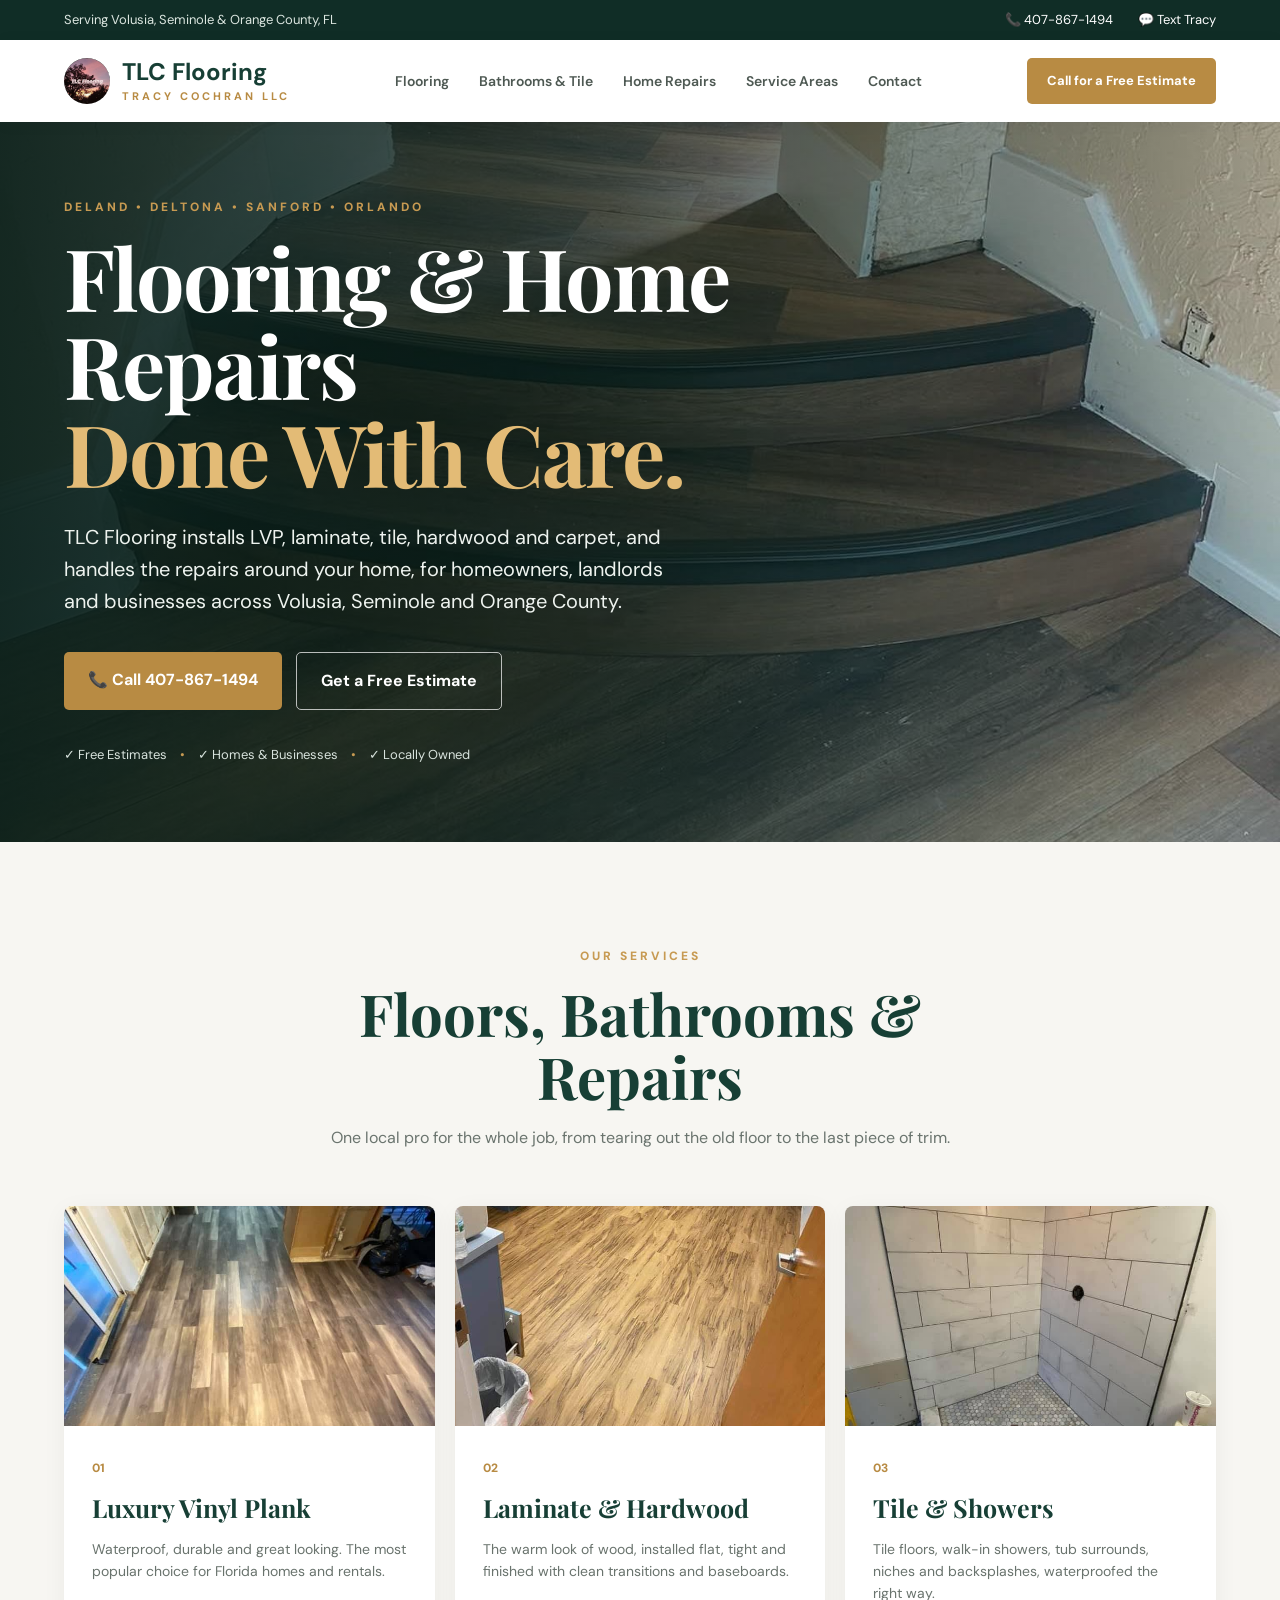
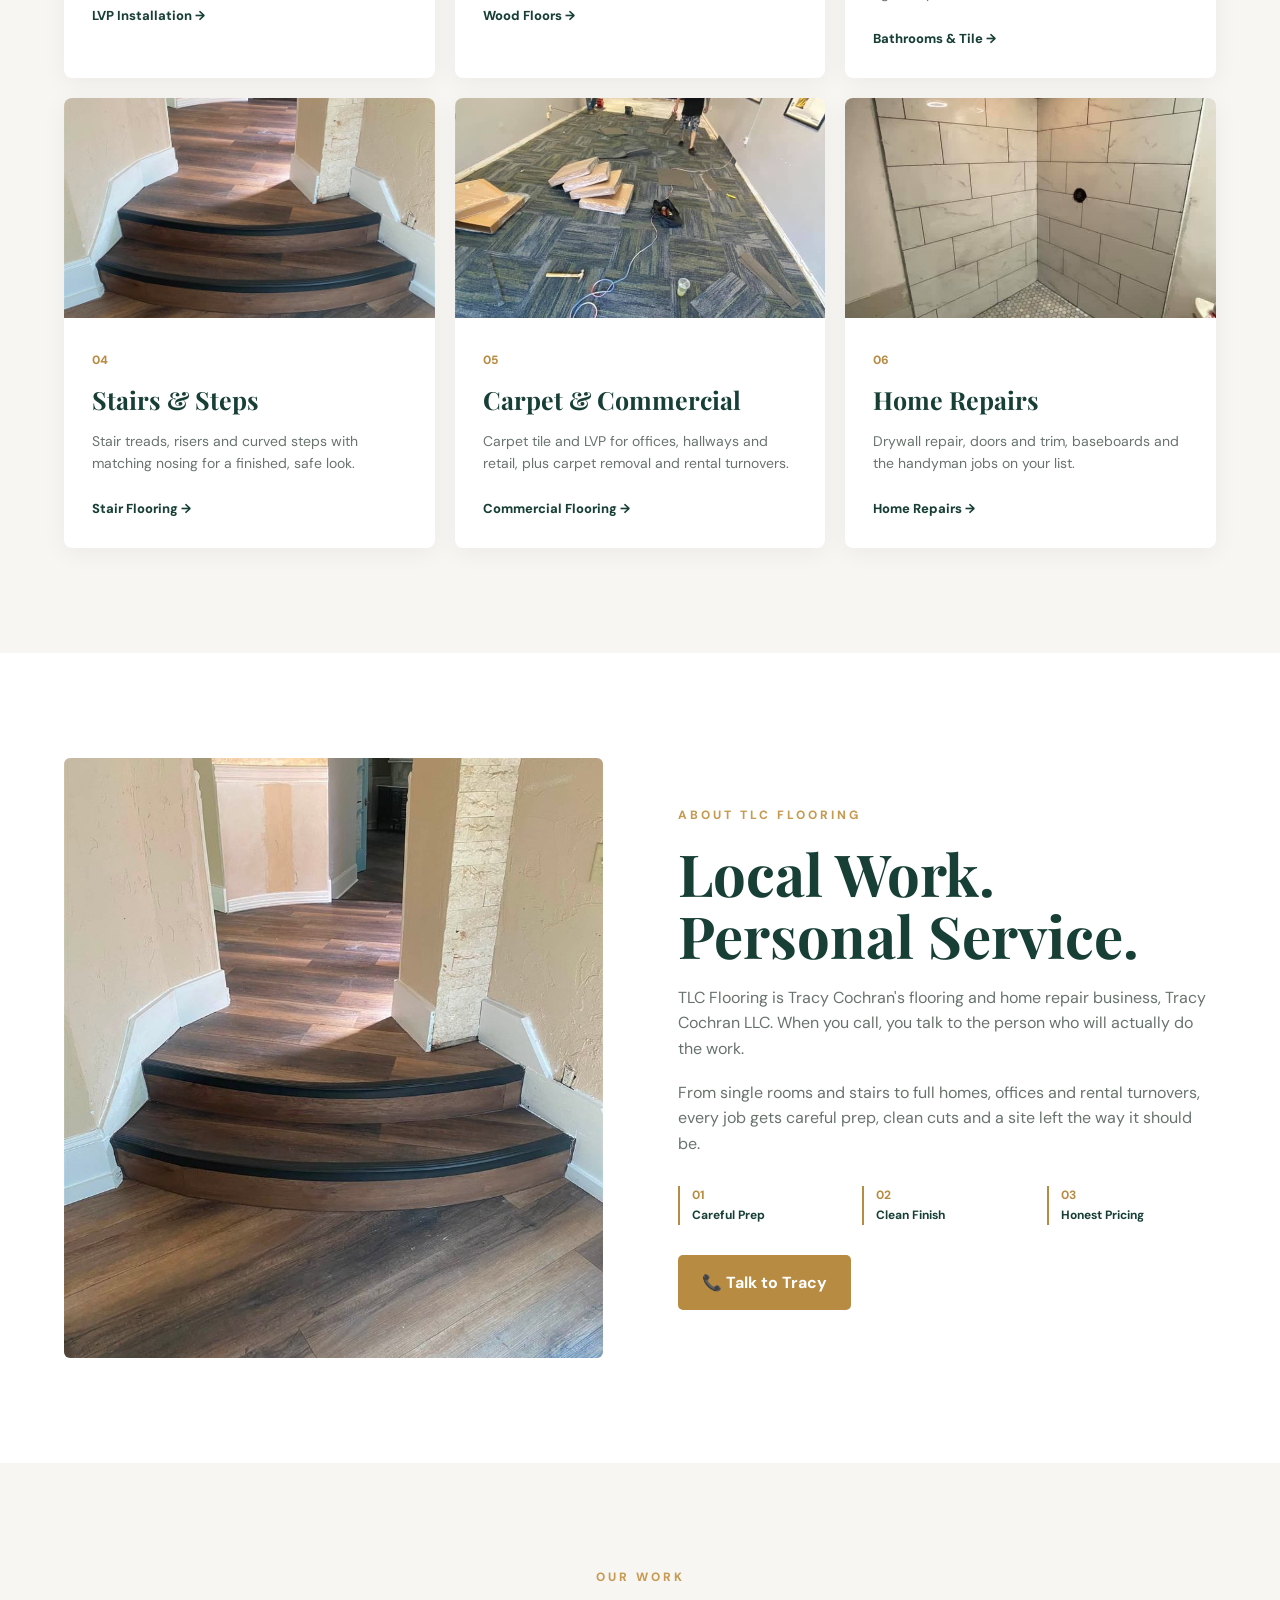
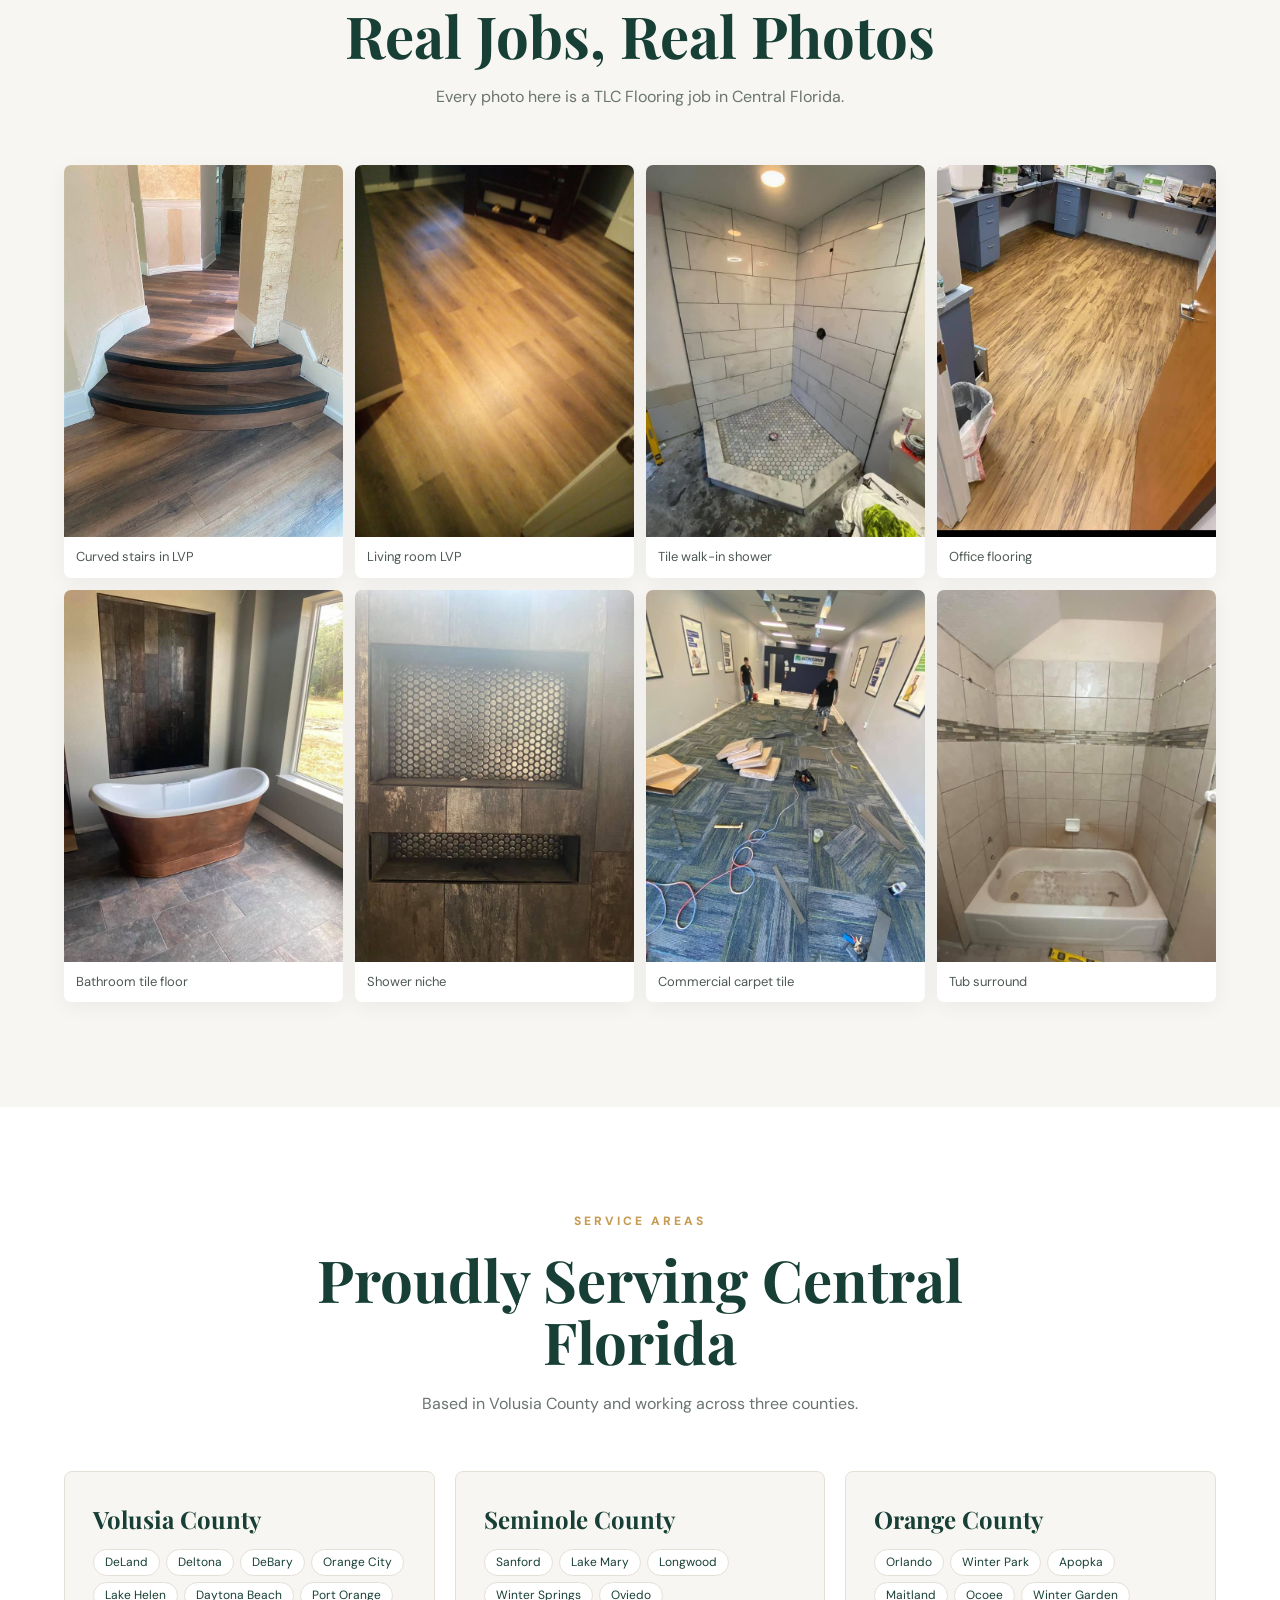
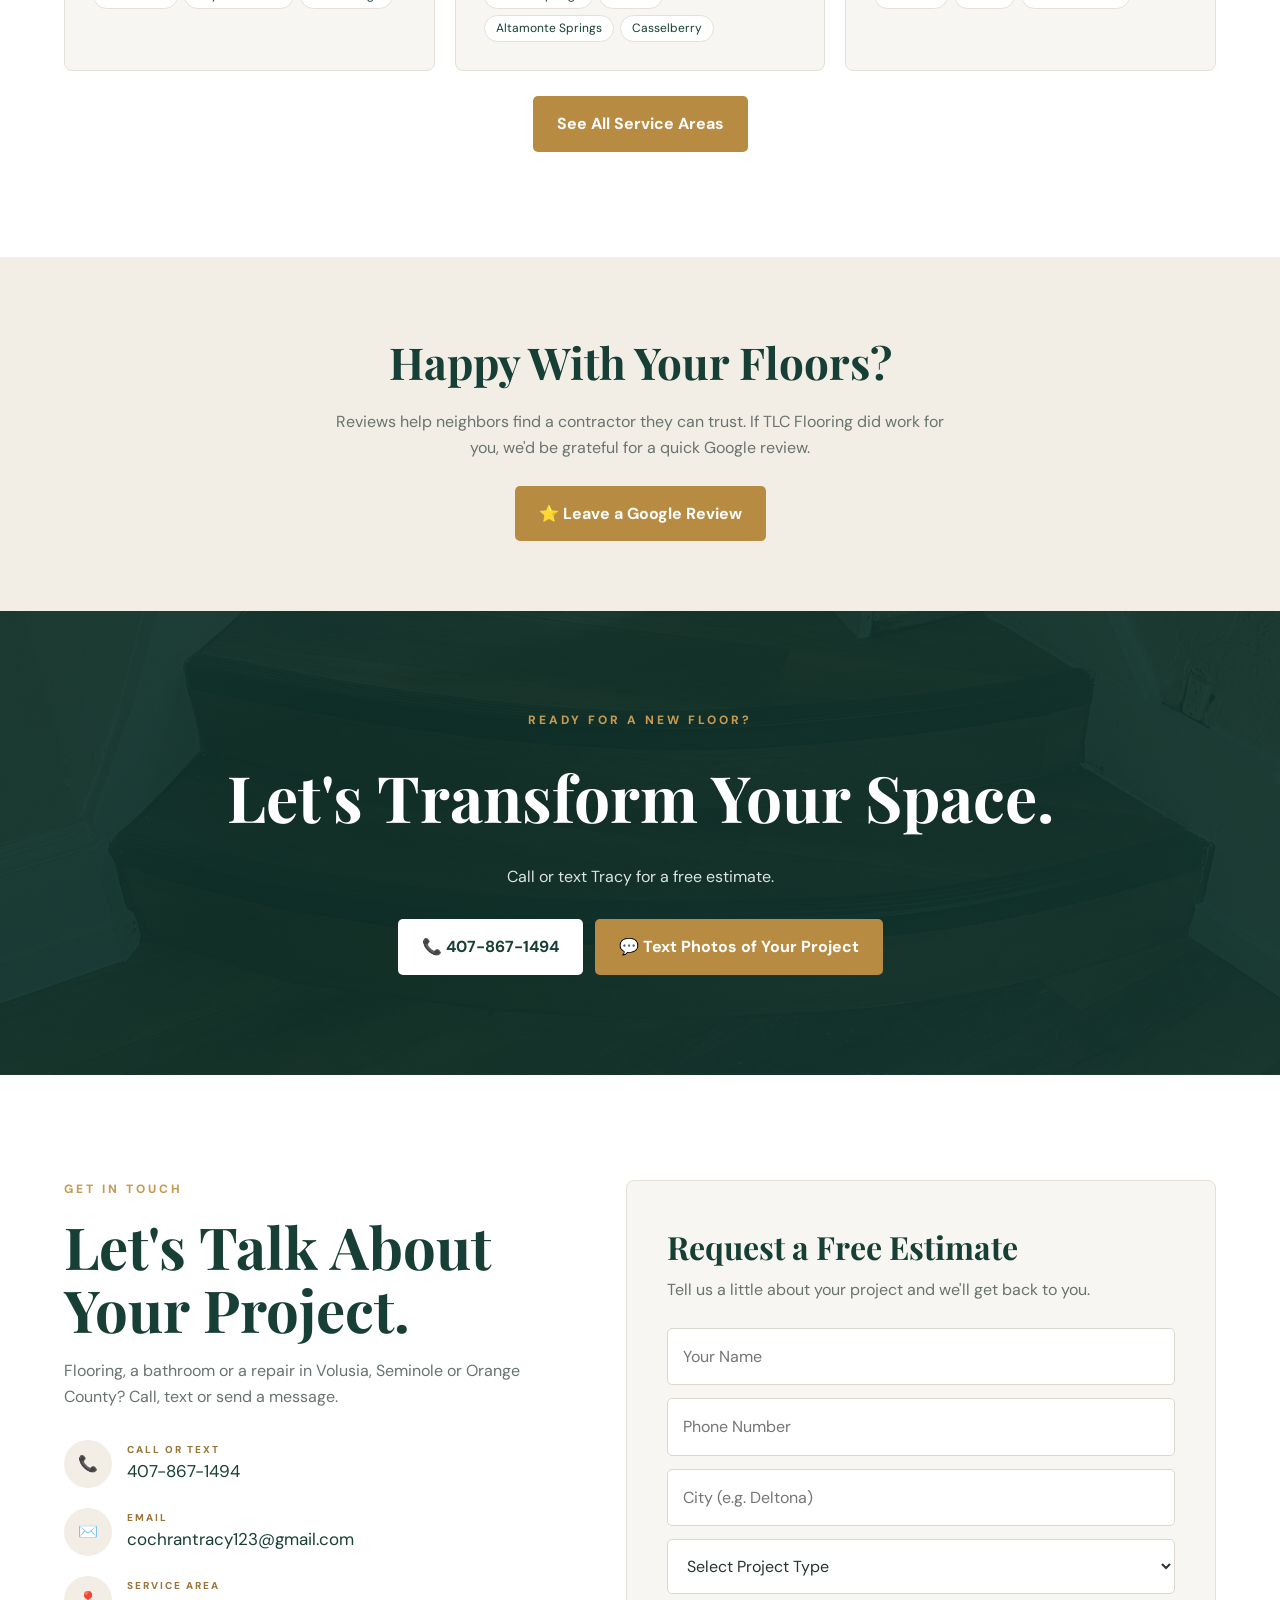
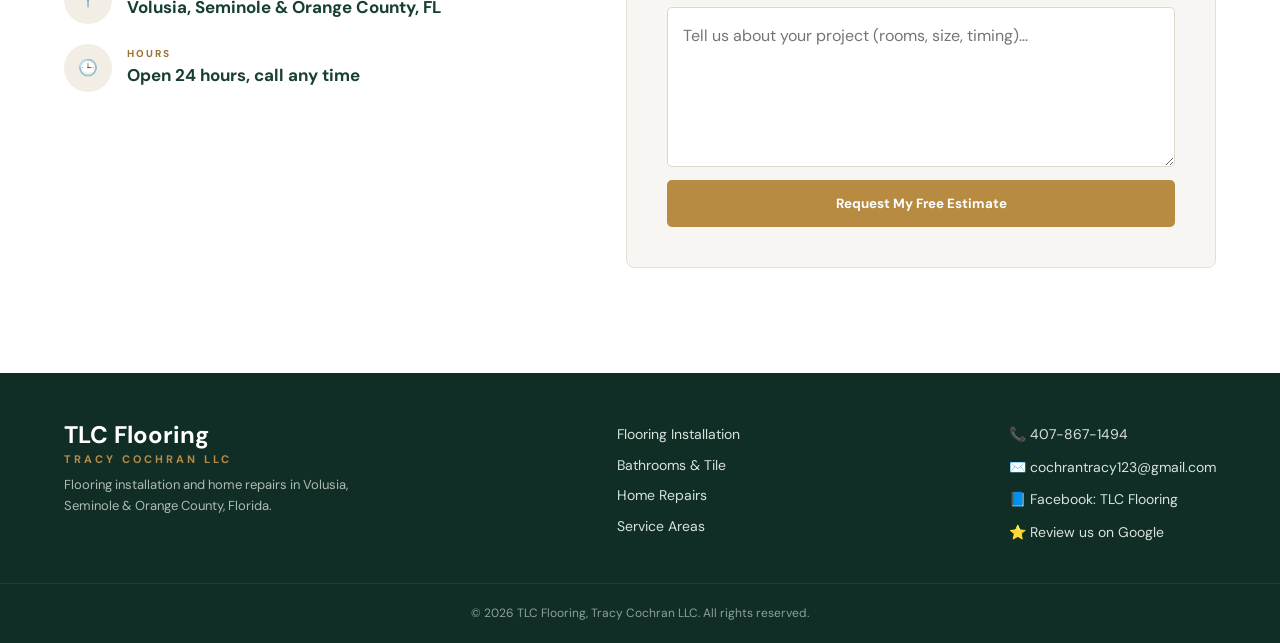
==== commit e02f3d93: "Move site to tlc-flooring address (TLC Flooring, Tracy Cochran LLC)" ====
--- a/index.html
+++ b/index.html
@@ -9,13 +9,13 @@
     <meta name="description"
           content="TLC Flooring (Tracy Cochran LLC) installs LVP, laminate, tile, hardwood and carpet and handles home repairs in DeLand, Deltona, Sanford, Orlando and across Central Florida. Free estimates: 407-867-1494.">
 
-    <link rel="canonical" href="https://mrcyber01010101010101.github.io/florida-floors-website/">
+    <link rel="canonical" href="https://mrcyber01010101010101.github.io/tlc-flooring/">
     <link rel="icon" href="images/logo.jpg">
     <link rel="stylesheet" href="style.css">
 
     <meta property="og:title" content="TLC Flooring | Tracy Cochran LLC">
     <meta property="og:description" content="Flooring installation and home repairs in Volusia, Seminole & Orange County, FL. Free estimates.">
-    <meta property="og:image" content="https://mrcyber01010101010101.github.io/florida-floors-website/images/hero-stairs.jpg">
+    <meta property="og:image" content="https://mrcyber01010101010101.github.io/tlc-flooring/images/hero-stairs.jpg">
     <meta property="og:type" content="website">
 
     <script type="application/ld+json">
@@ -24,9 +24,9 @@
         "@type": "HomeAndConstructionBusiness",
         "name": "TLC Flooring",
         "legalName": "Tracy Cochran LLC",
-        "url": "https://mrcyber01010101010101.github.io/florida-floors-website/",
-        "logo": "https://mrcyber01010101010101.github.io/florida-floors-website/images/logo.jpg",
-        "image": "https://mrcyber01010101010101.github.io/florida-floors-website/images/hero-stairs.jpg",
+        "url": "https://mrcyber01010101010101.github.io/tlc-flooring/",
+        "logo": "https://mrcyber01010101010101.github.io/tlc-flooring/images/logo.jpg",
+        "image": "https://mrcyber01010101010101.github.io/tlc-flooring/images/hero-stairs.jpg",
         "telephone": "+1-407-867-1494",
         "email": "cochrantracy123@gmail.com",
         "priceRange": "$$",
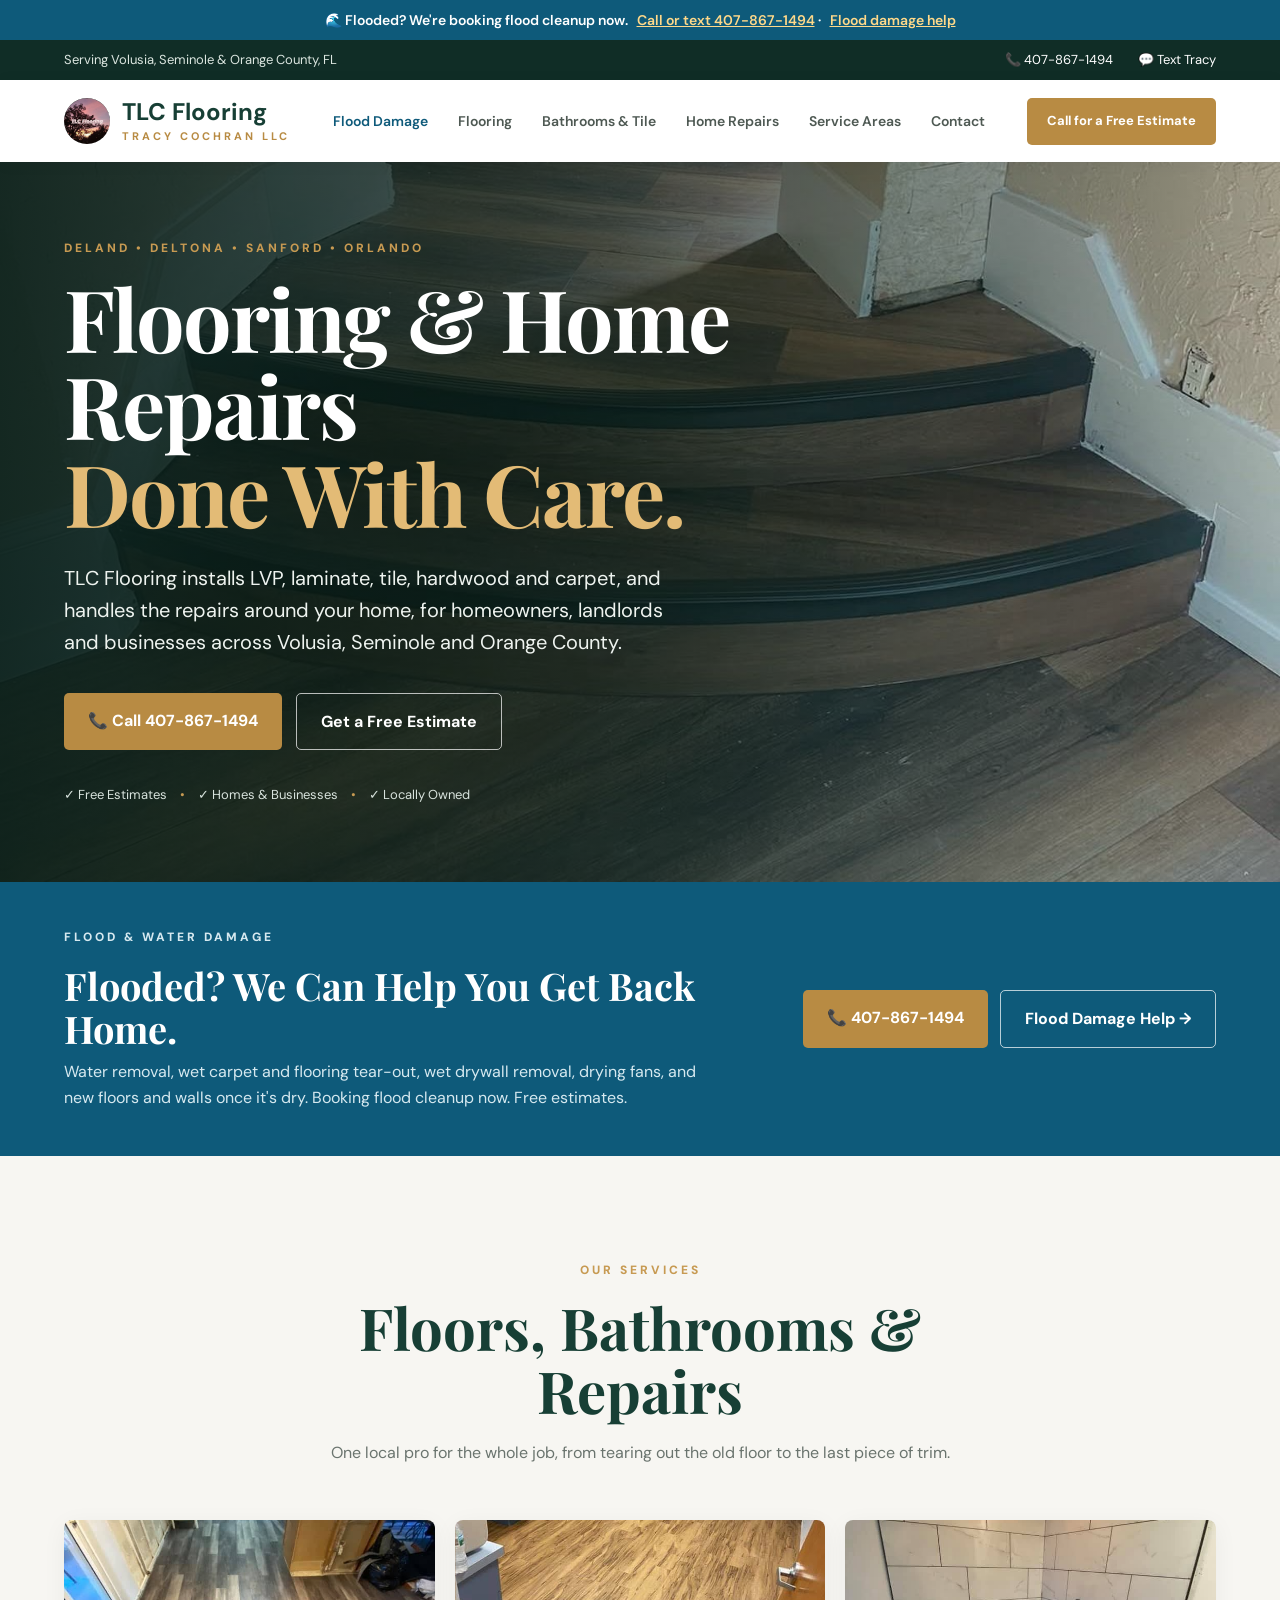
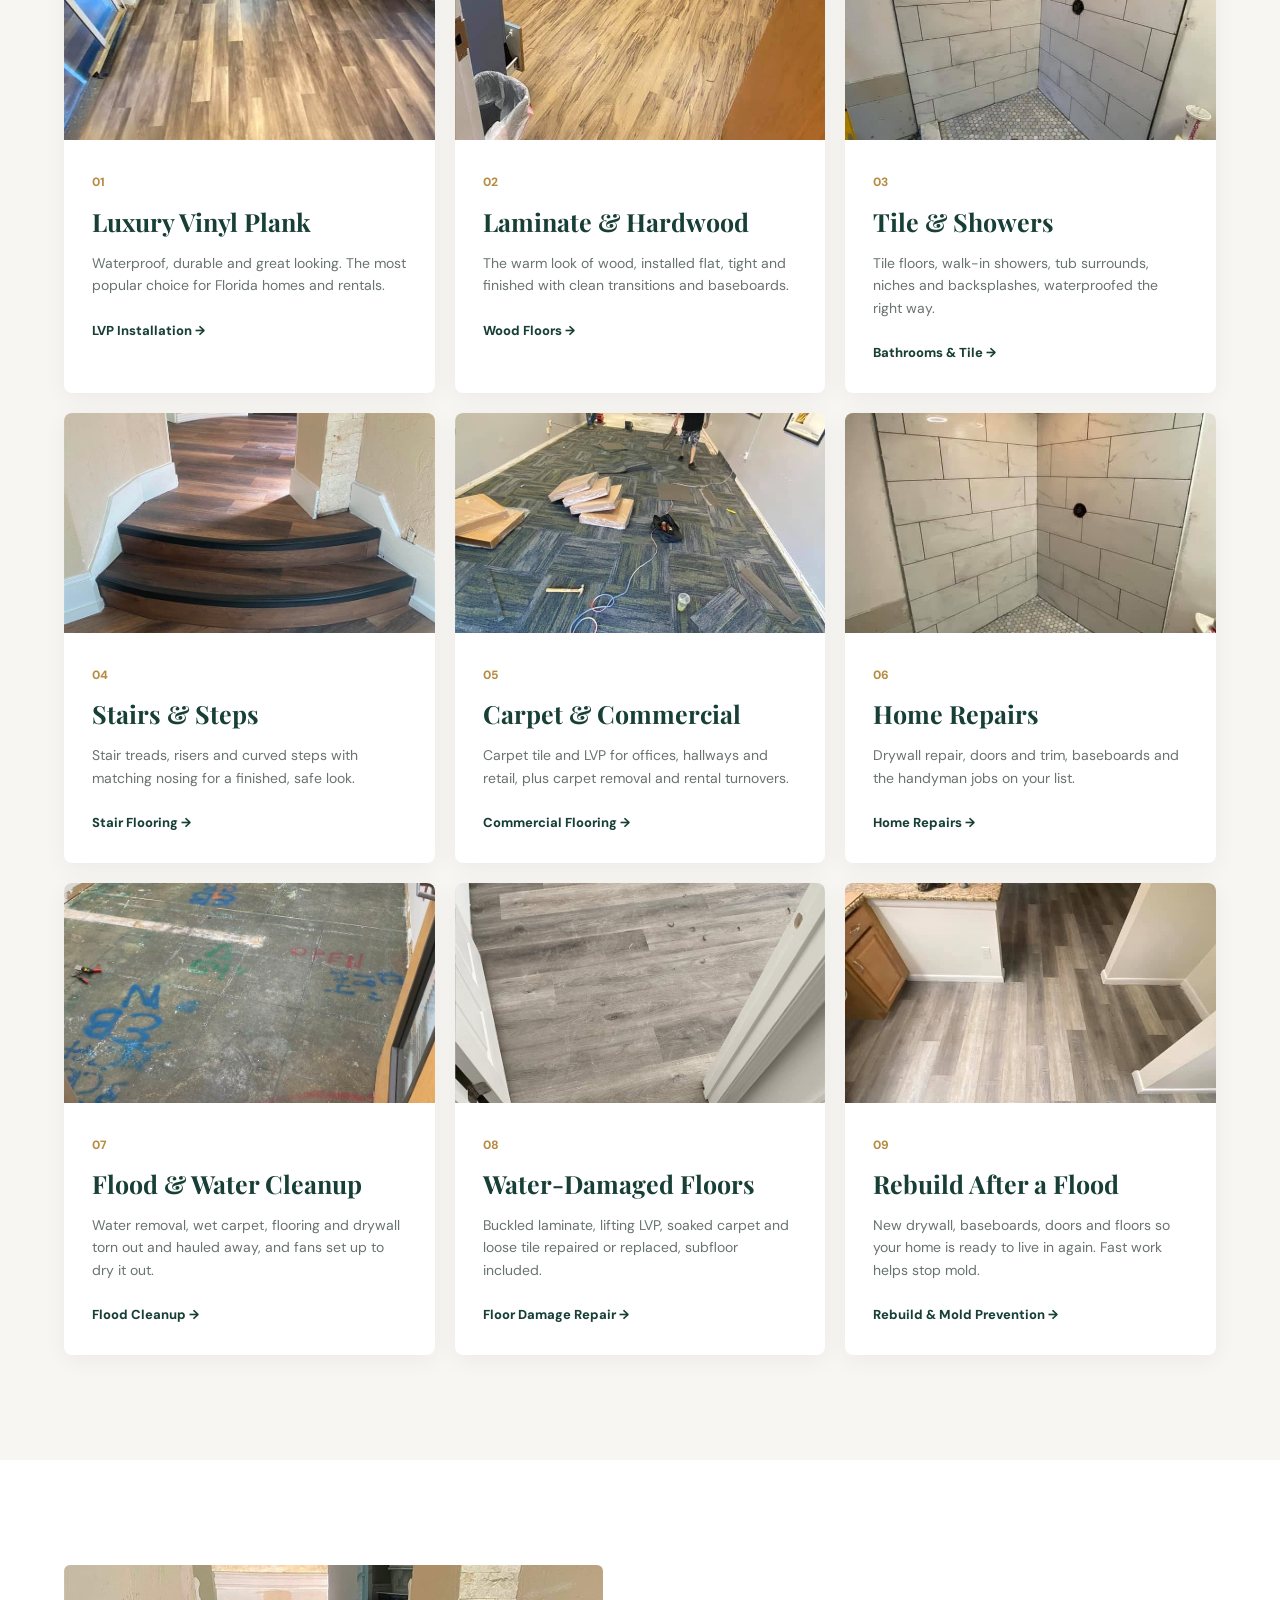
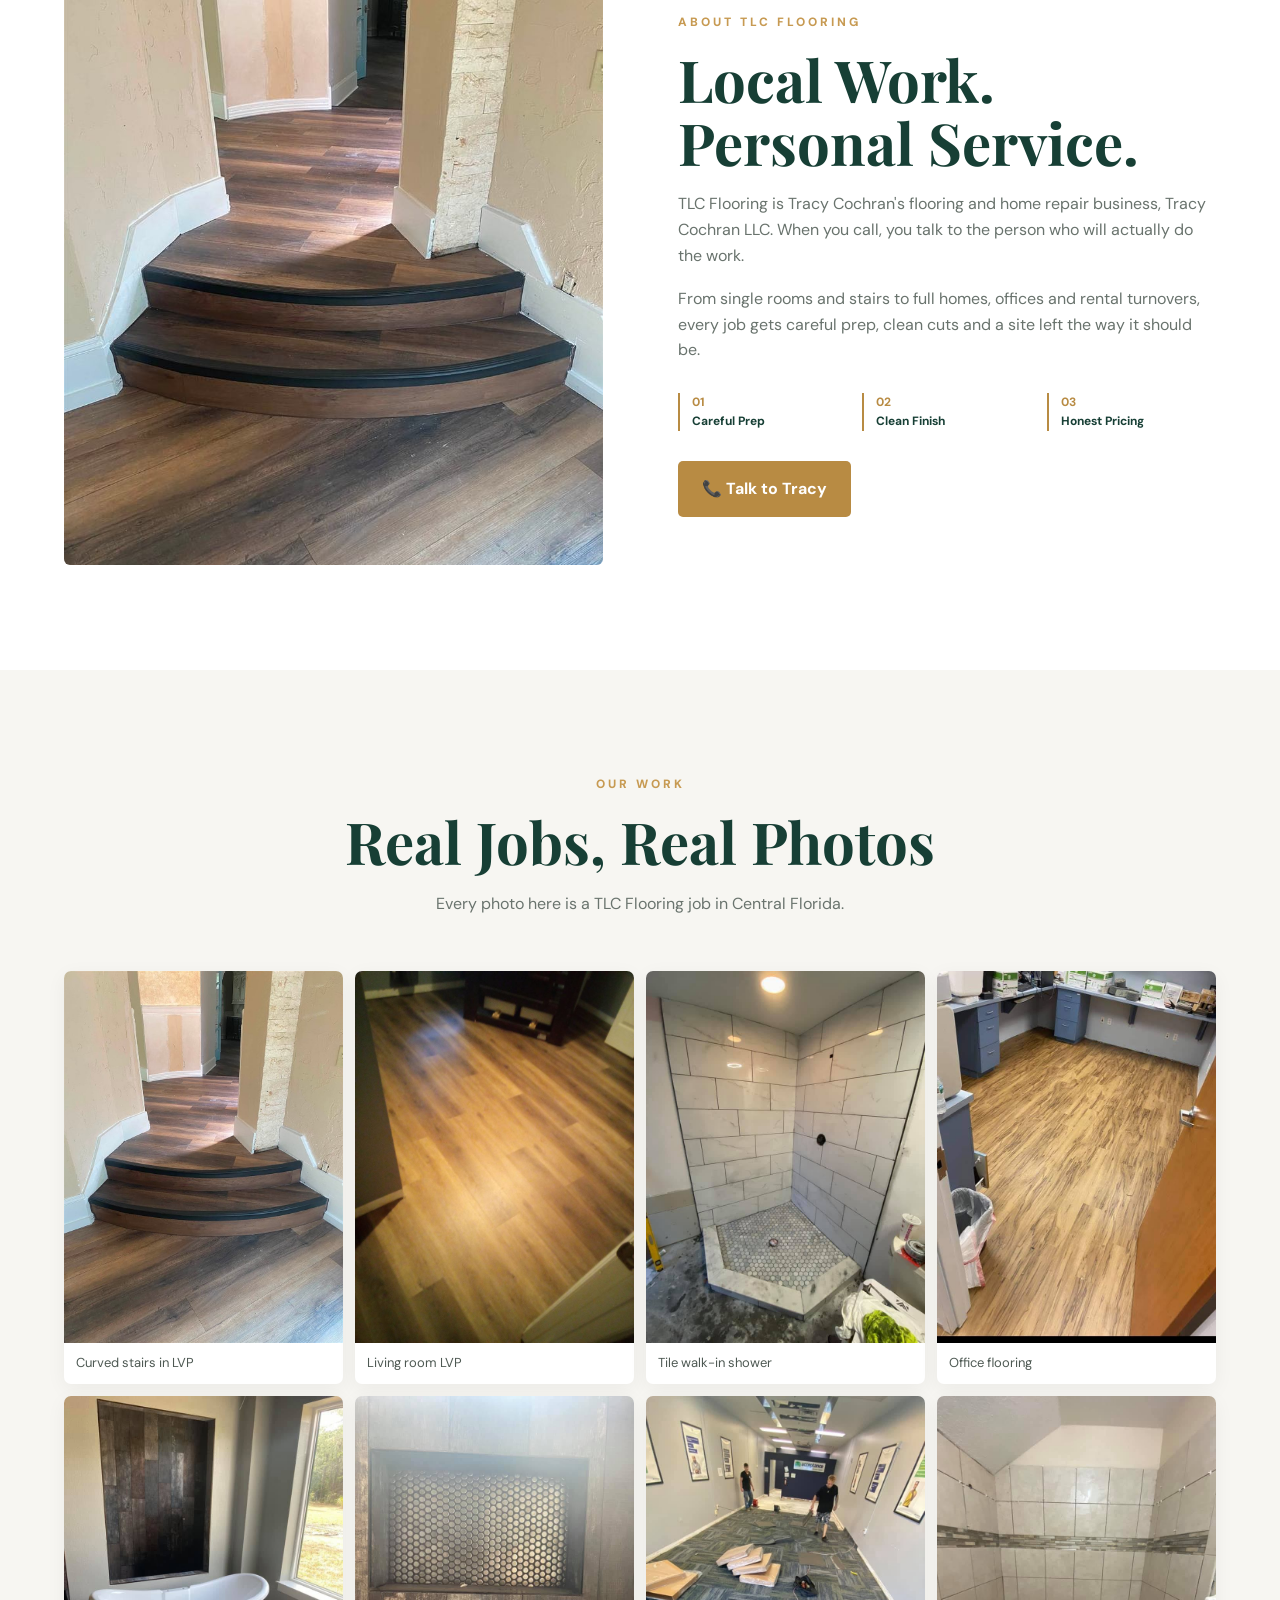
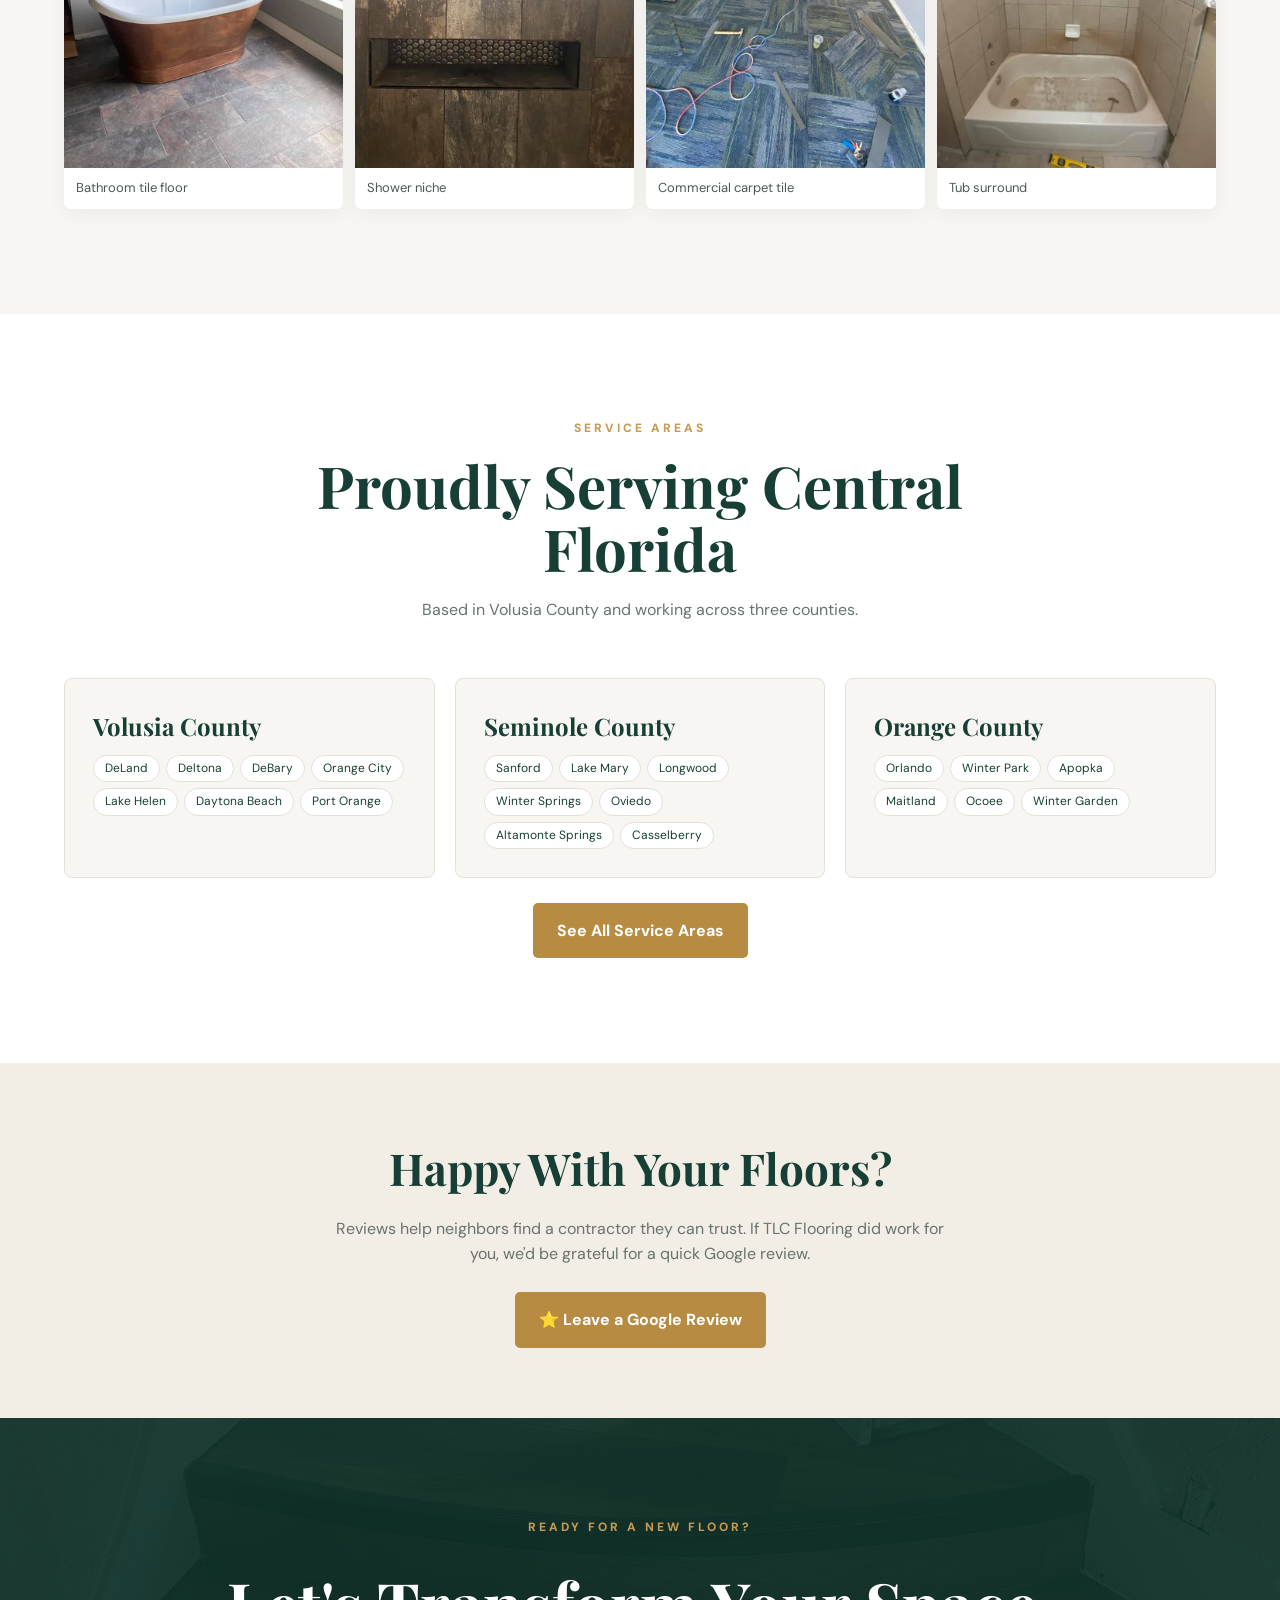
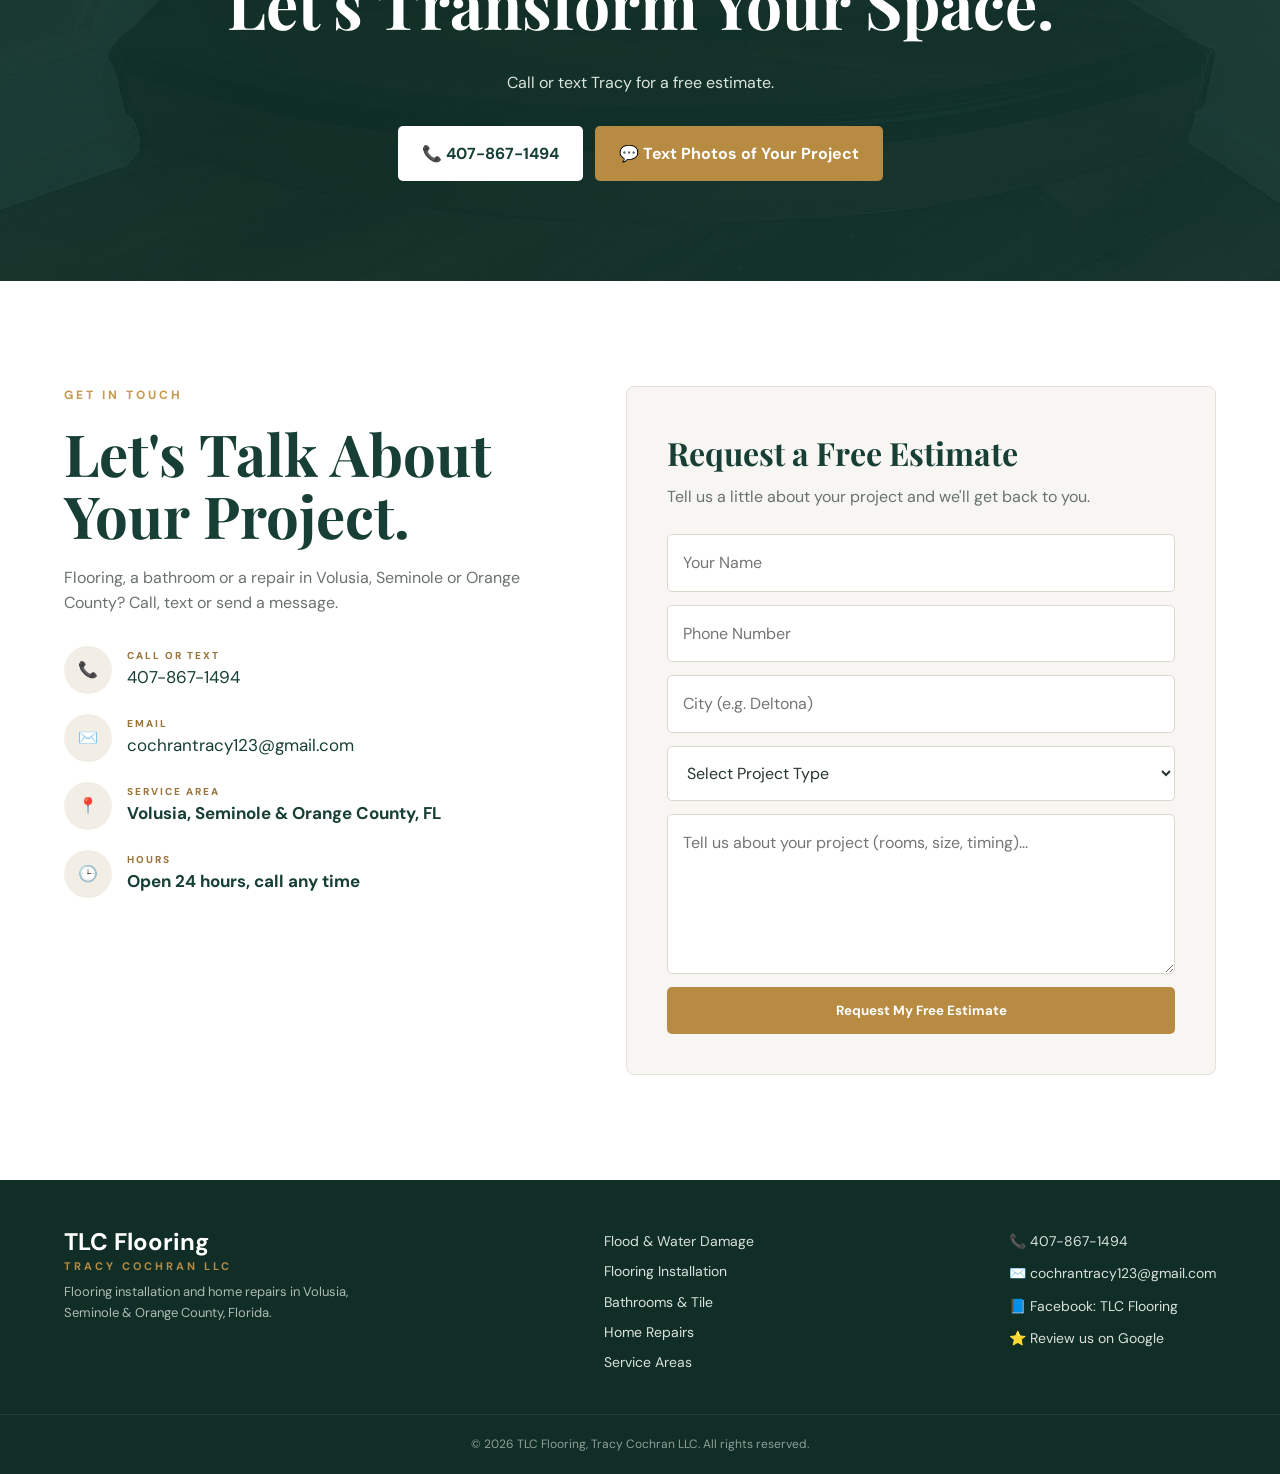
==== commit d41f7259: "Add flood & water damage page, floor damage repair, flood banner" ====
--- a/index.html
+++ b/index.html
@@ -1,591 +1,659 @@
-<!DOCTYPE html>
-<html lang="en">
-<head>
-    <meta charset="UTF-8">
-    <meta name="viewport" content="width=device-width, initial-scale=1.0">
-
-    <title>TLC Flooring | Flooring Installation &amp; Home Repairs in Volusia, Seminole &amp; Orange County FL</title>
-
-    <meta name="description"
-          content="TLC Flooring (Tracy Cochran LLC) installs LVP, laminate, tile, hardwood and carpet and handles home repairs in DeLand, Deltona, Sanford, Orlando and across Central Florida. Free estimates: 407-867-1494.">
-
-    <link rel="canonical" href="https://mrcyber01010101010101.github.io/tlc-flooring/">
-    <link rel="icon" href="images/logo.jpg">
-    <link rel="stylesheet" href="style.css">
-
-    <meta property="og:title" content="TLC Flooring | Tracy Cochran LLC">
-    <meta property="og:description" content="Flooring installation and home repairs in Volusia, Seminole & Orange County, FL. Free estimates.">
-    <meta property="og:image" content="https://mrcyber01010101010101.github.io/tlc-flooring/images/hero-stairs.jpg">
-    <meta property="og:type" content="website">
-
-    <script type="application/ld+json">
-    {
-        "@context": "https://schema.org",
-        "@type": "HomeAndConstructionBusiness",
-        "name": "TLC Flooring",
-        "legalName": "Tracy Cochran LLC",
-        "url": "https://mrcyber01010101010101.github.io/tlc-flooring/",
-        "logo": "https://mrcyber01010101010101.github.io/tlc-flooring/images/logo.jpg",
-        "image": "https://mrcyber01010101010101.github.io/tlc-flooring/images/hero-stairs.jpg",
-        "telephone": "+1-407-867-1494",
-        "email": "cochrantracy123@gmail.com",
-        "priceRange": "$$",
-        "openingHours": "Mo-Su 00:00-23:59",
-        "address": {
-            "@type": "PostalAddress",
-            "addressRegion": "FL",
-            "addressCountry": "US"
-        },
-        "areaServed": [
-            { "@type": "AdministrativeArea", "name": "Volusia County, FL" },
-            { "@type": "AdministrativeArea", "name": "Seminole County, FL" },
-            { "@type": "AdministrativeArea", "name": "Orange County, FL" }
-        ],
-        "sameAs": [
-            "https://www.facebook.com/TLCFloors"
-        ],
-        "makesOffer": [
-            { "@type": "Offer", "itemOffered": { "@type": "Service", "name": "Luxury vinyl plank (LVP) installation" } },
-            { "@type": "Offer", "itemOffered": { "@type": "Service", "name": "Laminate flooring installation" } },
-            { "@type": "Offer", "itemOffered": { "@type": "Service", "name": "Tile flooring and tile shower installation" } },
-            { "@type": "Offer", "itemOffered": { "@type": "Service", "name": "Hardwood flooring installation" } },
-            { "@type": "Offer", "itemOffered": { "@type": "Service", "name": "Carpet and carpet tile installation" } },
-            { "@type": "Offer", "itemOffered": { "@type": "Service", "name": "Drywall repair and handyman services" } }
-        ]
-    }
-    </script>
-</head>
-
+<!DOCTYPE html>
+<html lang="en">
+<head>
+    <meta charset="UTF-8">
+    <meta name="viewport" content="width=device-width, initial-scale=1.0">
+
+    <title>TLC Flooring | Flooring, Flood Damage Repair &amp; Home Repairs in Volusia, Seminole &amp; Orange County FL</title>
+
+    <meta name="description"
+          content="TLC Flooring (Tracy Cochran LLC) installs LVP, laminate, tile, hardwood and carpet, repairs flood and water damage, and handles home repairs in DeLand, Deltona, Sanford, Orlando and across Central Florida. Free estimates: 407-867-1494.">
+
+    <link rel="canonical" href="https://mrcyber01010101010101.github.io/tlc-flooring/">
+    <link rel="icon" href="images/logo.jpg">
+    <link rel="stylesheet" href="style.css">
+
+    <meta property="og:title" content="TLC Flooring | Tracy Cochran LLC">
+    <meta property="og:description" content="Flooring installation, flood damage repair and home repairs in Volusia, Seminole & Orange County, FL. Free estimates.">
+    <meta property="og:image" content="https://mrcyber01010101010101.github.io/tlc-flooring/images/hero-stairs.jpg">
+    <meta property="og:type" content="website">
+
+    <script type="application/ld+json">
+    {
+        "@context": "https://schema.org",
+        "@type": "HomeAndConstructionBusiness",
+        "name": "TLC Flooring",
+        "legalName": "Tracy Cochran LLC",
+        "url": "https://mrcyber01010101010101.github.io/tlc-flooring/",
+        "logo": "https://mrcyber01010101010101.github.io/tlc-flooring/images/logo.jpg",
+        "image": "https://mrcyber01010101010101.github.io/tlc-flooring/images/hero-stairs.jpg",
+        "telephone": "+1-407-867-1494",
+        "email": "cochrantracy123@gmail.com",
+        "priceRange": "$$",
+        "openingHours": "Mo-Su 00:00-23:59",
+        "address": {
+            "@type": "PostalAddress",
+            "addressRegion": "FL",
+            "addressCountry": "US"
+        },
+        "areaServed": [
+            { "@type": "AdministrativeArea", "name": "Volusia County, FL" },
+            { "@type": "AdministrativeArea", "name": "Seminole County, FL" },
+            { "@type": "AdministrativeArea", "name": "Orange County, FL" }
+        ],
+        "sameAs": [
+            "https://www.facebook.com/TLCFloors"
+        ],
+        "makesOffer": [
+            { "@type": "Offer", "itemOffered": { "@type": "Service", "name": "Luxury vinyl plank (LVP) installation" } },
+            { "@type": "Offer", "itemOffered": { "@type": "Service", "name": "Laminate flooring installation" } },
+            { "@type": "Offer", "itemOffered": { "@type": "Service", "name": "Tile flooring and tile shower installation" } },
+            { "@type": "Offer", "itemOffered": { "@type": "Service", "name": "Hardwood flooring installation" } },
+            { "@type": "Offer", "itemOffered": { "@type": "Service", "name": "Carpet and carpet tile installation" } },
+            { "@type": "Offer", "itemOffered": { "@type": "Service", "name": "Drywall repair and handyman services" } },
+            { "@type": "Offer", "itemOffered": { "@type": "Service", "name": "Flood and water damage cleanup (water removal, tear-out, drying)" } },
+            { "@type": "Offer", "itemOffered": { "@type": "Service", "name": "Water-damaged floor repair and replacement" } },
+            { "@type": "Offer", "itemOffered": { "@type": "Service", "name": "Drywall and flooring rebuild after flooding" } }
+        ]
+    }
+    </script>
+</head>
+
 <body>
 
-<!-- TOP BAR -->
-<div class="topbar">
-    <div class="container topbar-content">
-        <span>Serving Volusia, Seminole &amp; Orange County, FL</span>
-
-        <div>
-            <a href="tel:14078671494">📞 407-867-1494</a>
-            <a href="sms:+14078671494">💬 Text Tracy</a>
-        </div>
-    </div>
+<div class="flood-bar">
+    🌊 Flooded? We're booking flood cleanup now. <a href="tel:14078671494">Call or text 407-867-1494</a> · <a href="flood-damage.html">Flood damage help</a>
 </div>
-
-
-<!-- NAVIGATION -->
-<header class="header">
-
-    <div class="container nav">
-
-        <a href="./" class="logo">
-            <img src="images/logo.jpg" alt="TLC Flooring logo">
-            <span class="logo-text">
-                TLC Flooring
-                <span>Tracy Cochran LLC</span>
-            </span>
-        </a>
-
-        <nav>
-            <a href="flooring.html">Flooring</a>
-            <a href="bathrooms-tile.html">Bathrooms &amp; Tile</a>
-            <a href="home-repairs.html">Home Repairs</a>
-            <a href="service-areas.html">Service Areas</a>
-            <a href="#contact">Contact</a>
-        </nav>
-
-        <a href="tel:14078671494" class="nav-button">
-            Call for a Free Estimate
-        </a>
-
-    </div>
-
-</header>
-
-
-<!-- HERO -->
-<section class="hero">
-
-    <div class="hero-overlay"></div>
-
-    <div class="container hero-content">
-
-        <div class="hero-text">
-
-            <p class="eyebrow">DELAND • DELTONA • SANFORD • ORLANDO</p>
-
-            <h1>
-                Flooring &amp; Home Repairs
-                <span>Done With Care.</span>
-            </h1>
-
-            <p class="hero-description">
-                TLC Flooring installs LVP, laminate, tile, hardwood and carpet,
-                and handles the repairs around your home, for homeowners,
-                landlords and businesses across Volusia, Seminole and Orange County.
-            </p>
-
-            <div class="hero-buttons">
-
-                <a href="tel:14078671494" class="button primary">
-                    📞 Call 407-867-1494
-                </a>
-
-                <a href="#contact" class="button outline">
-                    Get a Free Estimate
-                </a>
-
-            </div>
-
-            <div class="hero-trust">
-                ✓ Free Estimates
-                <span>•</span>
-                ✓ Homes &amp; Businesses
-                <span>•</span>
-                ✓ Locally Owned
-            </div>
-
-        </div>
-
-    </div>
-
-</section>
-
-
-<!-- SERVICES -->
-<section id="services" class="section services">
-
-    <div class="container">
-
-        <div class="section-heading center">
-
-            <p class="eyebrow">OUR SERVICES</p>
-
-            <h2>Floors, Bathrooms &amp; Repairs</h2>
-
-            <p>
-                One local pro for the whole job, from tearing out the old floor
-                to the last piece of trim.
-            </p>
-
-        </div>
-
-
-        <div class="service-grid">
-
-            <div class="service-card">
-                <div class="service-image vinyl"></div>
-                <div class="service-content">
-                    <span class="number">01</span>
-                    <h3>Luxury Vinyl Plank</h3>
-                    <p>
-                        Waterproof, durable and great looking. The most popular
-                        choice for Florida homes and rentals.
-                    </p>
-                    <a href="flooring.html">LVP Installation →</a>
-                </div>
-            </div>
-
-            <div class="service-card">
-                <div class="service-image laminate"></div>
-                <div class="service-content">
-                    <span class="number">02</span>
-                    <h3>Laminate &amp; Hardwood</h3>
-                    <p>
-                        The warm look of wood, installed flat, tight and
-                        finished with clean transitions and baseboards.
-                    </p>
-                    <a href="flooring.html">Wood Floors →</a>
-                </div>
-            </div>
-
-            <div class="service-card">
-                <div class="service-image tile"></div>
-                <div class="service-content">
-                    <span class="number">03</span>
-                    <h3>Tile &amp; Showers</h3>
-                    <p>
-                        Tile floors, walk-in showers, tub surrounds, niches
-                        and backsplashes, waterproofed the right way.
-                    </p>
-                    <a href="bathrooms-tile.html">Bathrooms &amp; Tile →</a>
-                </div>
-            </div>
-
-            <div class="service-card">
-                <div class="service-image stairs"></div>
-                <div class="service-content">
-                    <span class="number">04</span>
-                    <h3>Stairs &amp; Steps</h3>
-                    <p>
-                        Stair treads, risers and curved steps with matching
-                        nosing for a finished, safe look.
-                    </p>
-                    <a href="flooring.html#stairs">Stair Flooring →</a>
-                </div>
-            </div>
-
-            <div class="service-card">
-                <div class="service-image carpet"></div>
-                <div class="service-content">
-                    <span class="number">05</span>
-                    <h3>Carpet &amp; Commercial</h3>
-                    <p>
-                        Carpet tile and LVP for offices, hallways and retail,
-                        plus carpet removal and rental turnovers.
-                    </p>
-                    <a href="flooring.html#commercial">Commercial Flooring →</a>
-                </div>
-            </div>
-
-            <div class="service-card">
-                <div class="service-image repairs"></div>
-                <div class="service-content">
-                    <span class="number">06</span>
-                    <h3>Home Repairs</h3>
-                    <p>
-                        Drywall repair, doors and trim, baseboards and the
-                        handyman jobs on your list.
-                    </p>
-                    <a href="home-repairs.html">Home Repairs →</a>
-                </div>
-            </div>
-
-        </div>
-
-    </div>
-
-</section>
-
-
-<!-- ABOUT -->
-<section id="about" class="about section">
-
-    <div class="container about-grid">
-
-        <div class="about-photo"></div>
-
-        <div class="about-content">
-
-            <p class="eyebrow">ABOUT TLC FLOORING</p>
-
-            <h2>Local Work. Personal Service.</h2>
-
-            <p>
-                TLC Flooring is Tracy Cochran's flooring and home repair business,
-                Tracy Cochran LLC. When you call, you talk to the person who
-                will actually do the work.
-            </p>
-
-            <p>
-                From single rooms and stairs to full homes, offices and rental
-                turnovers, every job gets careful prep, clean cuts and a site
-                left the way it should be.
-            </p>
-
-            <div class="about-points">
-
-                <div>
-                    <strong>01</strong>
-                    <span>Careful Prep</span>
-                </div>
-
-                <div>
-                    <strong>02</strong>
-                    <span>Clean Finish</span>
-                </div>
-
-                <div>
-                    <strong>03</strong>
-                    <span>Honest Pricing</span>
-                </div>
-
-            </div>
-
-            <a href="tel:14078671494" class="button primary">
-                📞 Talk to Tracy
-            </a>
-
-        </div>
-
-    </div>
-
-</section>
-
-
-<!-- PROJECTS -->
-<section id="projects" class="projects section">
-
-    <div class="container">
-
-        <div class="section-heading center">
-
-            <p class="eyebrow">OUR WORK</p>
-
-            <h2>Real Jobs, Real Photos</h2>
-
-            <p>
-                Every photo here is a TLC Flooring job in Central Florida.
-            </p>
-
-        </div>
-
-        <div class="photo-grid">
-            <figure><img src="images/stairs-lvp.jpg" alt="Curved stairs finished in wood-look LVP with black stair nosing" loading="lazy"><figcaption>Curved stairs in LVP</figcaption></figure>
-            <figure><img src="images/living-room-lvp.jpg" alt="Wood-look luxury vinyl plank floor in a living room" loading="lazy"><figcaption>Living room LVP</figcaption></figure>
-            <figure><img src="images/tile-shower.jpg" alt="Tile walk-in corner shower with pebble shower floor" loading="lazy"><figcaption>Tile walk-in shower</figcaption></figure>
-            <figure><img src="images/office-lvp.jpg" alt="Office with new wood-look vinyl flooring" loading="lazy"><figcaption>Office flooring</figcaption></figure>
-            <figure><img src="images/copper-tub-bath.jpg" alt="Bathroom with tile floor and freestanding copper tub" loading="lazy"><figcaption>Bathroom tile floor</figcaption></figure>
-            <figure><img src="images/shower-niche.jpg" alt="Shower niche with hexagon mosaic tile" loading="lazy"><figcaption>Shower niche</figcaption></figure>
-            <figure><img src="images/carpet-tile-office.jpg" alt="Commercial carpet tile installation in an office" loading="lazy"><figcaption>Commercial carpet tile</figcaption></figure>
-            <figure><img src="images/tub-surround.jpg" alt="Tiled tub surround with accent stripe" loading="lazy"><figcaption>Tub surround</figcaption></figure>
-        </div>
-
-    </div>
-
-</section>
-
-
-<!-- SERVICE AREAS -->
-<section class="areas section">
-
-    <div class="container">
-
-        <div class="section-heading center">
-            <p class="eyebrow">SERVICE AREAS</p>
-            <h2>Proudly Serving Central Florida</h2>
-            <p>Based in Volusia County and working across three counties.</p>
-        </div>
-
-        <div class="area-grid">
-
-            <div class="area-card">
-                <h3>Volusia County</h3>
-                <ul>
-                    <li>DeLand</li><li>Deltona</li><li>DeBary</li><li>Orange City</li>
-                    <li>Lake Helen</li><li>Daytona Beach</li><li>Port Orange</li>
-                </ul>
-            </div>
-
-            <div class="area-card">
-                <h3>Seminole County</h3>
-                <ul>
-                    <li>Sanford</li><li>Lake Mary</li><li>Longwood</li><li>Winter Springs</li>
-                    <li>Oviedo</li><li>Altamonte Springs</li><li>Casselberry</li>
-                </ul>
-            </div>
-
-            <div class="area-card">
-                <h3>Orange County</h3>
-                <ul>
-                    <li>Orlando</li><li>Winter Park</li><li>Apopka</li><li>Maitland</li>
-                    <li>Ocoee</li><li>Winter Garden</li>
-                </ul>
-            </div>
-
-        </div>
-
-        <p class="center" style="text-align:center;margin-top:25px;">
-            <a href="service-areas.html" class="button primary">See All Service Areas</a>
-        </p>
-
-    </div>
-
-</section>
-
-
-<!-- REVIEWS -->
-<section class="reviews-band">
-
-    <div class="container">
-
-        <h2>Happy With Your Floors?</h2>
-
-        <p>
-            Reviews help neighbors find a contractor they can trust.
-            If TLC Flooring did work for you, we'd be grateful for a quick Google review.
-        </p>
-
-        <a href="https://g.page/r/CUK0J7DUECPoEBM/review" class="button primary" target="_blank" rel="noopener">
-            ⭐ Leave a Google Review
-        </a>
-
-    </div>
-
-</section>
-
-
-<!-- CTA -->
-<section class="cta">
-
-    <div class="container cta-content">
-
-        <p class="eyebrow">READY FOR A NEW FLOOR?</p>
-
-        <h2>Let's Transform Your Space.</h2>
-
-        <p>
-            Call or text Tracy for a free estimate.
-        </p>
-
-        <div class="cta-buttons">
-
-            <a href="tel:14078671494" class="button light">
-                📞 407-867-1494
-            </a>
-
-            <a href="sms:+14078671494" class="button gold">
-                💬 Text Photos of Your Project
-            </a>
-
-        </div>
-
-    </div>
-
-</section>
-
-
-<!-- CONTACT -->
-<section id="contact" class="contact section">
-
-    <div class="container contact-grid">
-
-        <div class="contact-info">
-
-            <p class="eyebrow">GET IN TOUCH</p>
-
-            <h2>Let's Talk About Your Project.</h2>
-
-            <p>
-                Flooring, a bathroom or a repair in Volusia, Seminole or
-                Orange County? Call, text or send a message.
-            </p>
-
-            <div class="contact-card">
-                <span>📞</span>
-                <div>
-                    <small>CALL OR TEXT</small>
-                    <a href="tel:14078671494">407-867-1494</a>
-                </div>
-            </div>
-
-            <div class="contact-card">
-                <span>✉️</span>
-                <div>
-                    <small>EMAIL</small>
-                    <a href="mailto:cochrantracy123@gmail.com">cochrantracy123@gmail.com</a>
-                </div>
-            </div>
-
-            <div class="contact-card">
-                <span>📍</span>
-                <div>
-                    <small>SERVICE AREA</small>
-                    <strong>Volusia, Seminole &amp; Orange County, FL</strong>
-                </div>
-            </div>
-
-            <div class="contact-card">
-                <span>🕒</span>
-                <div>
-                    <small>HOURS</small>
-                    <strong>Open 24 hours, call any time</strong>
-                </div>
-            </div>
-
-        </div>
-
-
-        <div class="quote-box">
-
-            <h3>Request a Free Estimate</h3>
-
-            <p>
-                Tell us a little about your project and
-                we'll get back to you.
-            </p>
-
-            <form action="mailto:cochrantracy123@gmail.com"
-                  method="post"
-                  enctype="text/plain">
-
-                <input type="text" name="Name" placeholder="Your Name" required>
-
-                <input type="tel" name="Phone" placeholder="Phone Number" required>
-
-                <input type="text" name="City" placeholder="City (e.g. Deltona)">
-
-                <select name="Project Type">
-                    <option value="">Select Project Type</option>
-                    <option>Luxury Vinyl Plank (LVP)</option>
-                    <option>Laminate</option>
-                    <option>Hardwood</option>
-                    <option>Tile Floor</option>
-                    <option>Shower / Bathroom Tile</option>
-                    <option>Carpet / Carpet Tile</option>
-                    <option>Stairs</option>
-                    <option>Drywall / Home Repair</option>
-                    <option>Other</option>
-                </select>
-
-                <textarea name="Project Details" rows="5" placeholder="Tell us about your project (rooms, size, timing)..."></textarea>
-
-                <button type="submit" class="button primary">
-                    Request My Free Estimate
-                </button>
-
-            </form>
-
-        </div>
-
-    </div>
-
-</section>
-
-
-<!-- FOOTER -->
-<footer class="footer">
-
-    <div class="container footer-content">
-
-        <div>
-            <div class="logo footer-logo">
-                <span class="logo-text">
-                    TLC Flooring
-                    <span>Tracy Cochran LLC</span>
-                </span>
-            </div>
-            <p>
-                Flooring installation and home repairs in Volusia,<br>
-                Seminole &amp; Orange County, Florida.
-            </p>
-        </div>
-
-        <div class="footer-links">
-            <a href="flooring.html">Flooring Installation</a>
-            <a href="bathrooms-tile.html">Bathrooms &amp; Tile</a>
-            <a href="home-repairs.html">Home Repairs</a>
-            <a href="service-areas.html">Service Areas</a>
-        </div>
-
-        <div class="footer-contact">
-            <a href="tel:14078671494">📞 407-867-1494</a>
-            <a href="mailto:cochrantracy123@gmail.com">✉️ cochrantracy123@gmail.com</a>
-            <a href="https://www.facebook.com/TLCFloors" target="_blank" rel="noopener">📘 Facebook: TLC Flooring</a>
-            <a href="https://g.page/r/CUK0J7DUECPoEBM/review" target="_blank" rel="noopener">⭐ Review us on Google</a>
-        </div>
-
-    </div>
-
-    <div class="copyright">
-        © 2026 TLC Flooring, Tracy Cochran LLC. All rights reserved.
-    </div>
-
-</footer>
-
-
-<!-- MOBILE CALL BUTTON -->
-<a href="tel:14078671494" class="mobile-call">
-    📞 Call TLC Flooring
-</a>
-
-</body>
-</html>
+
+<!-- TOP BAR -->
+<div class="topbar">
+    <div class="container topbar-content">
+        <span>Serving Volusia, Seminole &amp; Orange County, FL</span>
+
+        <div>
+            <a href="tel:14078671494">📞 407-867-1494</a>
+            <a href="sms:+14078671494">💬 Text Tracy</a>
+        </div>
+    </div>
+</div>
+
+
+<!-- NAVIGATION -->
+<header class="header">
+
+    <div class="container nav">
+
+        <a href="./" class="logo">
+            <img src="images/logo.jpg" alt="TLC Flooring logo">
+            <span class="logo-text">
+                TLC Flooring
+                <span>Tracy Cochran LLC</span>
+            </span>
+        </a>
+
+        <nav>
+            <a href="flood-damage.html" class="nav-flood">Flood Damage</a>
+            <a href="flooring.html">Flooring</a>
+            <a href="bathrooms-tile.html">Bathrooms &amp; Tile</a>
+            <a href="home-repairs.html">Home Repairs</a>
+            <a href="service-areas.html">Service Areas</a>
+            <a href="#contact">Contact</a>
+        </nav>
+
+        <a href="tel:14078671494" class="nav-button">
+            Call for a Free Estimate
+        </a>
+
+    </div>
+
+</header>
+
+
+<!-- HERO -->
+<section class="hero">
+
+    <div class="hero-overlay"></div>
+
+    <div class="container hero-content">
+
+        <div class="hero-text">
+
+            <p class="eyebrow">DELAND • DELTONA • SANFORD • ORLANDO</p>
+
+            <h1>
+                Flooring &amp; Home Repairs
+                <span>Done With Care.</span>
+            </h1>
+
+            <p class="hero-description">
+                TLC Flooring installs LVP, laminate, tile, hardwood and carpet,
+                and handles the repairs around your home, for homeowners,
+                landlords and businesses across Volusia, Seminole and Orange County.
+            </p>
+
+            <div class="hero-buttons">
+
+                <a href="tel:14078671494" class="button primary">
+                    📞 Call 407-867-1494
+                </a>
+
+                <a href="#contact" class="button outline">
+                    Get a Free Estimate
+                </a>
+
+            </div>
+
+            <div class="hero-trust">
+                ✓ Free Estimates
+                <span>•</span>
+                ✓ Homes &amp; Businesses
+                <span>•</span>
+                ✓ Locally Owned
+            </div>
+
+        </div>
+
+    </div>
+
+</section>
+
+
+<!-- FLOOD HELP -->
+<section class="flood-alert">
+    <div class="container flood-alert-content">
+        <div>
+            <p class="eyebrow">FLOOD &amp; WATER DAMAGE</p>
+            <h2>Flooded? We Can Help You Get Back Home.</h2>
+            <p>
+                Water removal, wet carpet and flooring tear-out, wet drywall removal,
+                drying fans, and new floors and walls once it's dry. Booking flood
+                cleanup now. Free estimates.
+            </p>
+        </div>
+        <div class="flood-alert-buttons">
+            <a href="tel:14078671494" class="button gold">📞 407-867-1494</a>
+            <a href="flood-damage.html" class="button outline">Flood Damage Help →</a>
+        </div>
+    </div>
+</section>
+
+
+<!-- SERVICES -->
+<section id="services" class="section services">
+
+    <div class="container">
+
+        <div class="section-heading center">
+
+            <p class="eyebrow">OUR SERVICES</p>
+
+            <h2>Floors, Bathrooms &amp; Repairs</h2>
+
+            <p>
+                One local pro for the whole job, from tearing out the old floor
+                to the last piece of trim.
+            </p>
+
+        </div>
+
+
+        <div class="service-grid">
+
+            <div class="service-card">
+                <div class="service-image vinyl"></div>
+                <div class="service-content">
+                    <span class="number">01</span>
+                    <h3>Luxury Vinyl Plank</h3>
+                    <p>
+                        Waterproof, durable and great looking. The most popular
+                        choice for Florida homes and rentals.
+                    </p>
+                    <a href="flooring.html">LVP Installation →</a>
+                </div>
+            </div>
+
+            <div class="service-card">
+                <div class="service-image laminate"></div>
+                <div class="service-content">
+                    <span class="number">02</span>
+                    <h3>Laminate &amp; Hardwood</h3>
+                    <p>
+                        The warm look of wood, installed flat, tight and
+                        finished with clean transitions and baseboards.
+                    </p>
+                    <a href="flooring.html">Wood Floors →</a>
+                </div>
+            </div>
+
+            <div class="service-card">
+                <div class="service-image tile"></div>
+                <div class="service-content">
+                    <span class="number">03</span>
+                    <h3>Tile &amp; Showers</h3>
+                    <p>
+                        Tile floors, walk-in showers, tub surrounds, niches
+                        and backsplashes, waterproofed the right way.
+                    </p>
+                    <a href="bathrooms-tile.html">Bathrooms &amp; Tile →</a>
+                </div>
+            </div>
+
+            <div class="service-card">
+                <div class="service-image stairs"></div>
+                <div class="service-content">
+                    <span class="number">04</span>
+                    <h3>Stairs &amp; Steps</h3>
+                    <p>
+                        Stair treads, risers and curved steps with matching
+                        nosing for a finished, safe look.
+                    </p>
+                    <a href="flooring.html#stairs">Stair Flooring →</a>
+                </div>
+            </div>
+
+            <div class="service-card">
+                <div class="service-image carpet"></div>
+                <div class="service-content">
+                    <span class="number">05</span>
+                    <h3>Carpet &amp; Commercial</h3>
+                    <p>
+                        Carpet tile and LVP for offices, hallways and retail,
+                        plus carpet removal and rental turnovers.
+                    </p>
+                    <a href="flooring.html#commercial">Commercial Flooring →</a>
+                </div>
+            </div>
+
+            <div class="service-card">
+                <div class="service-image repairs"></div>
+                <div class="service-content">
+                    <span class="number">06</span>
+                    <h3>Home Repairs</h3>
+                    <p>
+                        Drywall repair, doors and trim, baseboards and the
+                        handyman jobs on your list.
+                    </p>
+                    <a href="home-repairs.html">Home Repairs →</a>
+                </div>
+            </div>
+
+            <div class="service-card">
+                <div class="service-image flood"></div>
+                <div class="service-content">
+                    <span class="number">07</span>
+                    <h3>Flood &amp; Water Cleanup</h3>
+                    <p>
+                        Water removal, wet carpet, flooring and drywall torn out
+                        and hauled away, and fans set up to dry it out.
+                    </p>
+                    <a href="flood-damage.html">Flood Cleanup →</a>
+                </div>
+            </div>
+
+            <div class="service-card">
+                <div class="service-image floodfloor"></div>
+                <div class="service-content">
+                    <span class="number">08</span>
+                    <h3>Water-Damaged Floors</h3>
+                    <p>
+                        Buckled laminate, lifting LVP, soaked carpet and loose
+                        tile repaired or replaced, subfloor included.
+                    </p>
+                    <a href="flood-damage.html#floor-repair">Floor Damage Repair →</a>
+                </div>
+            </div>
+
+            <div class="service-card">
+                <div class="service-image rebuild"></div>
+                <div class="service-content">
+                    <span class="number">09</span>
+                    <h3>Rebuild After a Flood</h3>
+                    <p>
+                        New drywall, baseboards, doors and floors so your home
+                        is ready to live in again. Fast work helps stop mold.
+                    </p>
+                    <a href="flood-damage.html#mold">Rebuild &amp; Mold Prevention →</a>
+                </div>
+            </div>
+
+        </div>
+
+    </div>
+
+</section>
+
+
+<!-- ABOUT -->
+<section id="about" class="about section">
+
+    <div class="container about-grid">
+
+        <div class="about-photo"></div>
+
+        <div class="about-content">
+
+            <p class="eyebrow">ABOUT TLC FLOORING</p>
+
+            <h2>Local Work. Personal Service.</h2>
+
+            <p>
+                TLC Flooring is Tracy Cochran's flooring and home repair business,
+                Tracy Cochran LLC. When you call, you talk to the person who
+                will actually do the work.
+            </p>
+
+            <p>
+                From single rooms and stairs to full homes, offices and rental
+                turnovers, every job gets careful prep, clean cuts and a site
+                left the way it should be.
+            </p>
+
+            <div class="about-points">
+
+                <div>
+                    <strong>01</strong>
+                    <span>Careful Prep</span>
+                </div>
+
+                <div>
+                    <strong>02</strong>
+                    <span>Clean Finish</span>
+                </div>
+
+                <div>
+                    <strong>03</strong>
+                    <span>Honest Pricing</span>
+                </div>
+
+            </div>
+
+            <a href="tel:14078671494" class="button primary">
+                📞 Talk to Tracy
+            </a>
+
+        </div>
+
+    </div>
+
+</section>
+
+
+<!-- PROJECTS -->
+<section id="projects" class="projects section">
+
+    <div class="container">
+
+        <div class="section-heading center">
+
+            <p class="eyebrow">OUR WORK</p>
+
+            <h2>Real Jobs, Real Photos</h2>
+
+            <p>
+                Every photo here is a TLC Flooring job in Central Florida.
+            </p>
+
+        </div>
+
+        <div class="photo-grid">
+            <figure><img src="images/stairs-lvp.jpg" alt="Curved stairs finished in wood-look LVP with black stair nosing" loading="lazy"><figcaption>Curved stairs in LVP</figcaption></figure>
+            <figure><img src="images/living-room-lvp.jpg" alt="Wood-look luxury vinyl plank floor in a living room" loading="lazy"><figcaption>Living room LVP</figcaption></figure>
+            <figure><img src="images/tile-shower.jpg" alt="Tile walk-in corner shower with pebble shower floor" loading="lazy"><figcaption>Tile walk-in shower</figcaption></figure>
+            <figure><img src="images/office-lvp.jpg" alt="Office with new wood-look vinyl flooring" loading="lazy"><figcaption>Office flooring</figcaption></figure>
+            <figure><img src="images/copper-tub-bath.jpg" alt="Bathroom with tile floor and freestanding copper tub" loading="lazy"><figcaption>Bathroom tile floor</figcaption></figure>
+            <figure><img src="images/shower-niche.jpg" alt="Shower niche with hexagon mosaic tile" loading="lazy"><figcaption>Shower niche</figcaption></figure>
+            <figure><img src="images/carpet-tile-office.jpg" alt="Commercial carpet tile installation in an office" loading="lazy"><figcaption>Commercial carpet tile</figcaption></figure>
+            <figure><img src="images/tub-surround.jpg" alt="Tiled tub surround with accent stripe" loading="lazy"><figcaption>Tub surround</figcaption></figure>
+        </div>
+
+    </div>
+
+</section>
+
+
+<!-- SERVICE AREAS -->
+<section class="areas section">
+
+    <div class="container">
+
+        <div class="section-heading center">
+            <p class="eyebrow">SERVICE AREAS</p>
+            <h2>Proudly Serving Central Florida</h2>
+            <p>Based in Volusia County and working across three counties.</p>
+        </div>
+
+        <div class="area-grid">
+
+            <div class="area-card">
+                <h3>Volusia County</h3>
+                <ul>
+                    <li>DeLand</li><li>Deltona</li><li>DeBary</li><li>Orange City</li>
+                    <li>Lake Helen</li><li>Daytona Beach</li><li>Port Orange</li>
+                </ul>
+            </div>
+
+            <div class="area-card">
+                <h3>Seminole County</h3>
+                <ul>
+                    <li>Sanford</li><li>Lake Mary</li><li>Longwood</li><li>Winter Springs</li>
+                    <li>Oviedo</li><li>Altamonte Springs</li><li>Casselberry</li>
+                </ul>
+            </div>
+
+            <div class="area-card">
+                <h3>Orange County</h3>
+                <ul>
+                    <li>Orlando</li><li>Winter Park</li><li>Apopka</li><li>Maitland</li>
+                    <li>Ocoee</li><li>Winter Garden</li>
+                </ul>
+            </div>
+
+        </div>
+
+        <p class="center" style="text-align:center;margin-top:25px;">
+            <a href="service-areas.html" class="button primary">See All Service Areas</a>
+        </p>
+
+    </div>
+
+</section>
+
+
+<!-- REVIEWS -->
+<section class="reviews-band">
+
+    <div class="container">
+
+        <h2>Happy With Your Floors?</h2>
+
+        <p>
+            Reviews help neighbors find a contractor they can trust.
+            If TLC Flooring did work for you, we'd be grateful for a quick Google review.
+        </p>
+
+        <a href="https://g.page/r/CUK0J7DUECPoEBM/review" class="button primary" target="_blank" rel="noopener">
+            ⭐ Leave a Google Review
+        </a>
+
+    </div>
+
+</section>
+
+
+<!-- CTA -->
+<section class="cta">
+
+    <div class="container cta-content">
+
+        <p class="eyebrow">READY FOR A NEW FLOOR?</p>
+
+        <h2>Let's Transform Your Space.</h2>
+
+        <p>
+            Call or text Tracy for a free estimate.
+        </p>
+
+        <div class="cta-buttons">
+
+            <a href="tel:14078671494" class="button light">
+                📞 407-867-1494
+            </a>
+
+            <a href="sms:+14078671494" class="button gold">
+                💬 Text Photos of Your Project
+            </a>
+
+        </div>
+
+    </div>
+
+</section>
+
+
+<!-- CONTACT -->
+<section id="contact" class="contact section">
+
+    <div class="container contact-grid">
+
+        <div class="contact-info">
+
+            <p class="eyebrow">GET IN TOUCH</p>
+
+            <h2>Let's Talk About Your Project.</h2>
+
+            <p>
+                Flooring, a bathroom or a repair in Volusia, Seminole or
+                Orange County? Call, text or send a message.
+            </p>
+
+            <div class="contact-card">
+                <span>📞</span>
+                <div>
+                    <small>CALL OR TEXT</small>
+                    <a href="tel:14078671494">407-867-1494</a>
+                </div>
+            </div>
+
+            <div class="contact-card">
+                <span>✉️</span>
+                <div>
+                    <small>EMAIL</small>
+                    <a href="mailto:cochrantracy123@gmail.com">cochrantracy123@gmail.com</a>
+                </div>
+            </div>
+
+            <div class="contact-card">
+                <span>📍</span>
+                <div>
+                    <small>SERVICE AREA</small>
+                    <strong>Volusia, Seminole &amp; Orange County, FL</strong>
+                </div>
+            </div>
+
+            <div class="contact-card">
+                <span>🕒</span>
+                <div>
+                    <small>HOURS</small>
+                    <strong>Open 24 hours, call any time</strong>
+                </div>
+            </div>
+
+        </div>
+
+
+        <div class="quote-box">
+
+            <h3>Request a Free Estimate</h3>
+
+            <p>
+                Tell us a little about your project and
+                we'll get back to you.
+            </p>
+
+            <form action="mailto:cochrantracy123@gmail.com"
+                  method="post"
+                  enctype="text/plain">
+
+                <input type="text" name="Name" placeholder="Your Name" required>
+
+                <input type="tel" name="Phone" placeholder="Phone Number" required>
+
+                <input type="text" name="City" placeholder="City (e.g. Deltona)">
+
+                <select name="Project Type">
+                    <option value="">Select Project Type</option>
+                    <option>Luxury Vinyl Plank (LVP)</option>
+                    <option>Laminate</option>
+                    <option>Hardwood</option>
+                    <option>Tile Floor</option>
+                    <option>Shower / Bathroom Tile</option>
+                    <option>Carpet / Carpet Tile</option>
+                    <option>Stairs</option>
+                    <option>Drywall / Home Repair</option>
+                    <option>Other</option>
+                </select>
+
+                <textarea name="Project Details" rows="5" placeholder="Tell us about your project (rooms, size, timing)..."></textarea>
+
+                <button type="submit" class="button primary">
+                    Request My Free Estimate
+                </button>
+
+            </form>
+
+        </div>
+
+    </div>
+
+</section>
+
+
+<!-- FOOTER -->
+<footer class="footer">
+
+    <div class="container footer-content">
+
+        <div>
+            <div class="logo footer-logo">
+                <span class="logo-text">
+                    TLC Flooring
+                    <span>Tracy Cochran LLC</span>
+                </span>
+            </div>
+            <p>
+                Flooring installation and home repairs in Volusia,<br>
+                Seminole &amp; Orange County, Florida.
+            </p>
+        </div>
+
+        <div class="footer-links">
+            <a href="flood-damage.html">Flood &amp; Water Damage</a>
+            <a href="flooring.html">Flooring Installation</a>
+            <a href="bathrooms-tile.html">Bathrooms &amp; Tile</a>
+            <a href="home-repairs.html">Home Repairs</a>
+            <a href="service-areas.html">Service Areas</a>
+        </div>
+
+        <div class="footer-contact">
+            <a href="tel:14078671494">📞 407-867-1494</a>
+            <a href="mailto:cochrantracy123@gmail.com">✉️ cochrantracy123@gmail.com</a>
+            <a href="https://www.facebook.com/TLCFloors" target="_blank" rel="noopener">📘 Facebook: TLC Flooring</a>
+            <a href="https://g.page/r/CUK0J7DUECPoEBM/review" target="_blank" rel="noopener">⭐ Review us on Google</a>
+        </div>
+
+    </div>
+
+    <div class="copyright">
+        © 2026 TLC Flooring, Tracy Cochran LLC. All rights reserved.
+    </div>
+
+</footer>
+
+
+<!-- MOBILE CALL BUTTON -->
+<a href="tel:14078671494" class="mobile-call">
+    📞 Call TLC Flooring
+</a>
+
+</body>
+</html>
--- a/style.css
+++ b/style.css
@@ -991,3 +991,128 @@
     }
 
 }
+
+
+/* FLOOD DAMAGE (added 2026-11-03) */
+
+.flood-bar {
+    background: #0e5a7a;
+    color: white;
+    text-align: center;
+    font-size: 14px;
+    font-weight: 600;
+    padding: 9px 16px;
+}
+
+.flood-bar a {
+    color: #ffd98a;
+    text-decoration: underline;
+    margin-left: 6px;
+}
+
+nav a.nav-flood {
+    color: #0e5a7a;
+}
+
+.flood-hero {
+    background:
+        linear-gradient(rgba(8,38,52,.86), rgba(8,38,52,.86)),
+        url("images/demo-prep.jpg");
+    background-size: cover;
+    background-position: center;
+}
+
+.flood-hero .button {
+    margin: 0 10px 10px 0;
+}
+
+.flood-steps {
+    display: grid;
+    grid-template-columns: repeat(4, 1fr);
+    gap: 18px;
+}
+
+.flood-step {
+    background: white;
+    border-top: 4px solid #0e5a7a;
+    border-radius: 8px;
+    padding: 24px;
+    box-shadow: 0 5px 25px rgba(0,0,0,.05);
+}
+
+.flood-step h3 {
+    font-family: 'Playfair Display', Georgia, serif;
+    color: #173f35;
+    font-size: 21px;
+    margin: 6px 0 8px;
+}
+
+.flood-step p {
+    color: #4e5953;
+    font-size: 14px;
+}
+
+.flood-alert {
+    background: #0e5a7a;
+    color: white;
+    padding: 46px 0;
+}
+
+.flood-alert-content {
+    display: flex;
+    align-items: center;
+    justify-content: space-between;
+    gap: 30px;
+}
+
+.flood-alert h2 {
+    font-family: 'Playfair Display', Georgia, serif;
+    font-size: clamp(28px, 3.4vw, 38px);
+    line-height: 1.15;
+    margin-bottom: 8px;
+}
+
+.flood-alert p {
+    color: #d6e9f0;
+    max-width: 640px;
+}
+
+.flood-alert-buttons {
+    display: flex;
+    gap: 12px;
+    flex-shrink: 0;
+}
+
+.flood {
+    background-image: url("images/demo-prep.jpg");
+}
+
+.floodfloor {
+    background-image: url("images/lvp-install.jpg");
+}
+
+.rebuild {
+    background-image: url("images/gray-lvp-room.jpg");
+}
+
+@media (max-width: 900px) {
+    .flood-steps {
+        grid-template-columns: repeat(2, 1fr);
+    }
+
+    .flood-alert-content {
+        flex-direction: column;
+        align-items: flex-start;
+    }
+}
+
+@media (max-width: 600px) {
+    .flood-steps {
+        grid-template-columns: 1fr;
+    }
+
+    .flood-alert-buttons {
+        flex-direction: column;
+        width: 100%;
+    }
+}
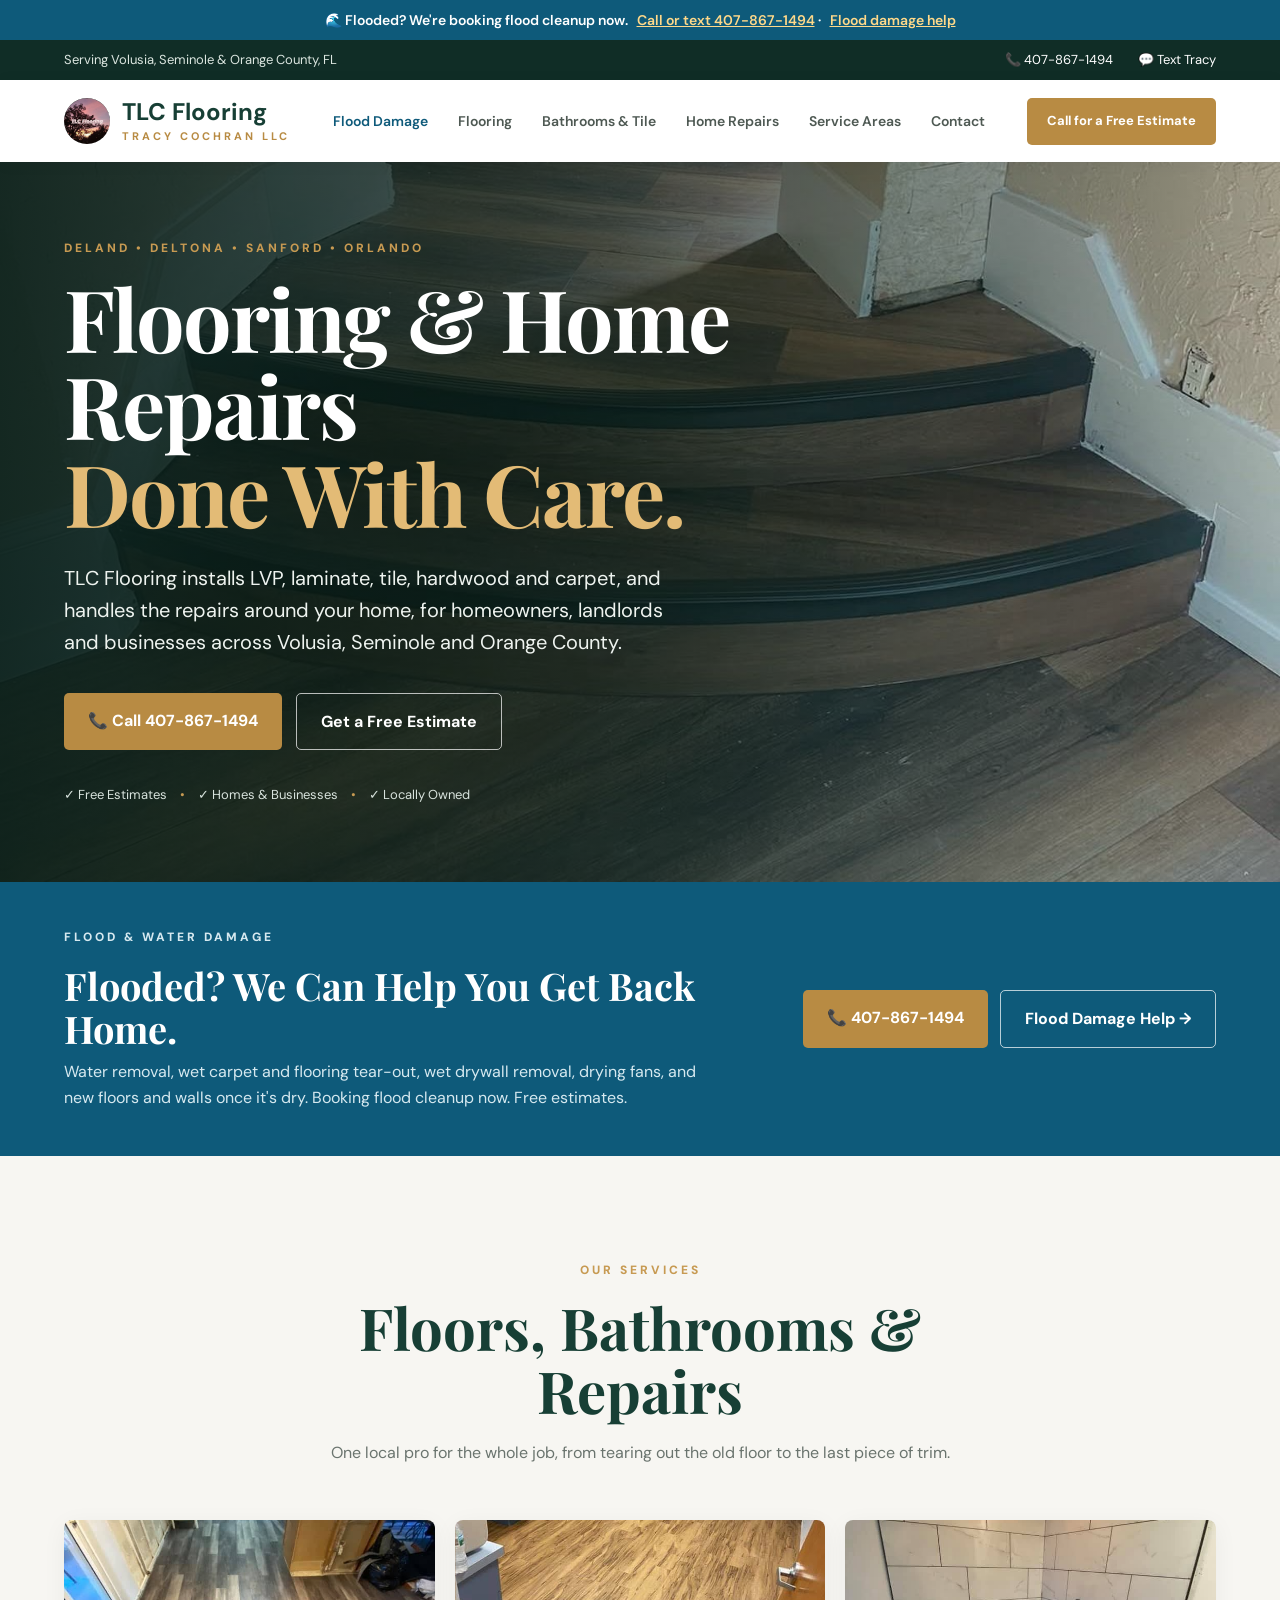
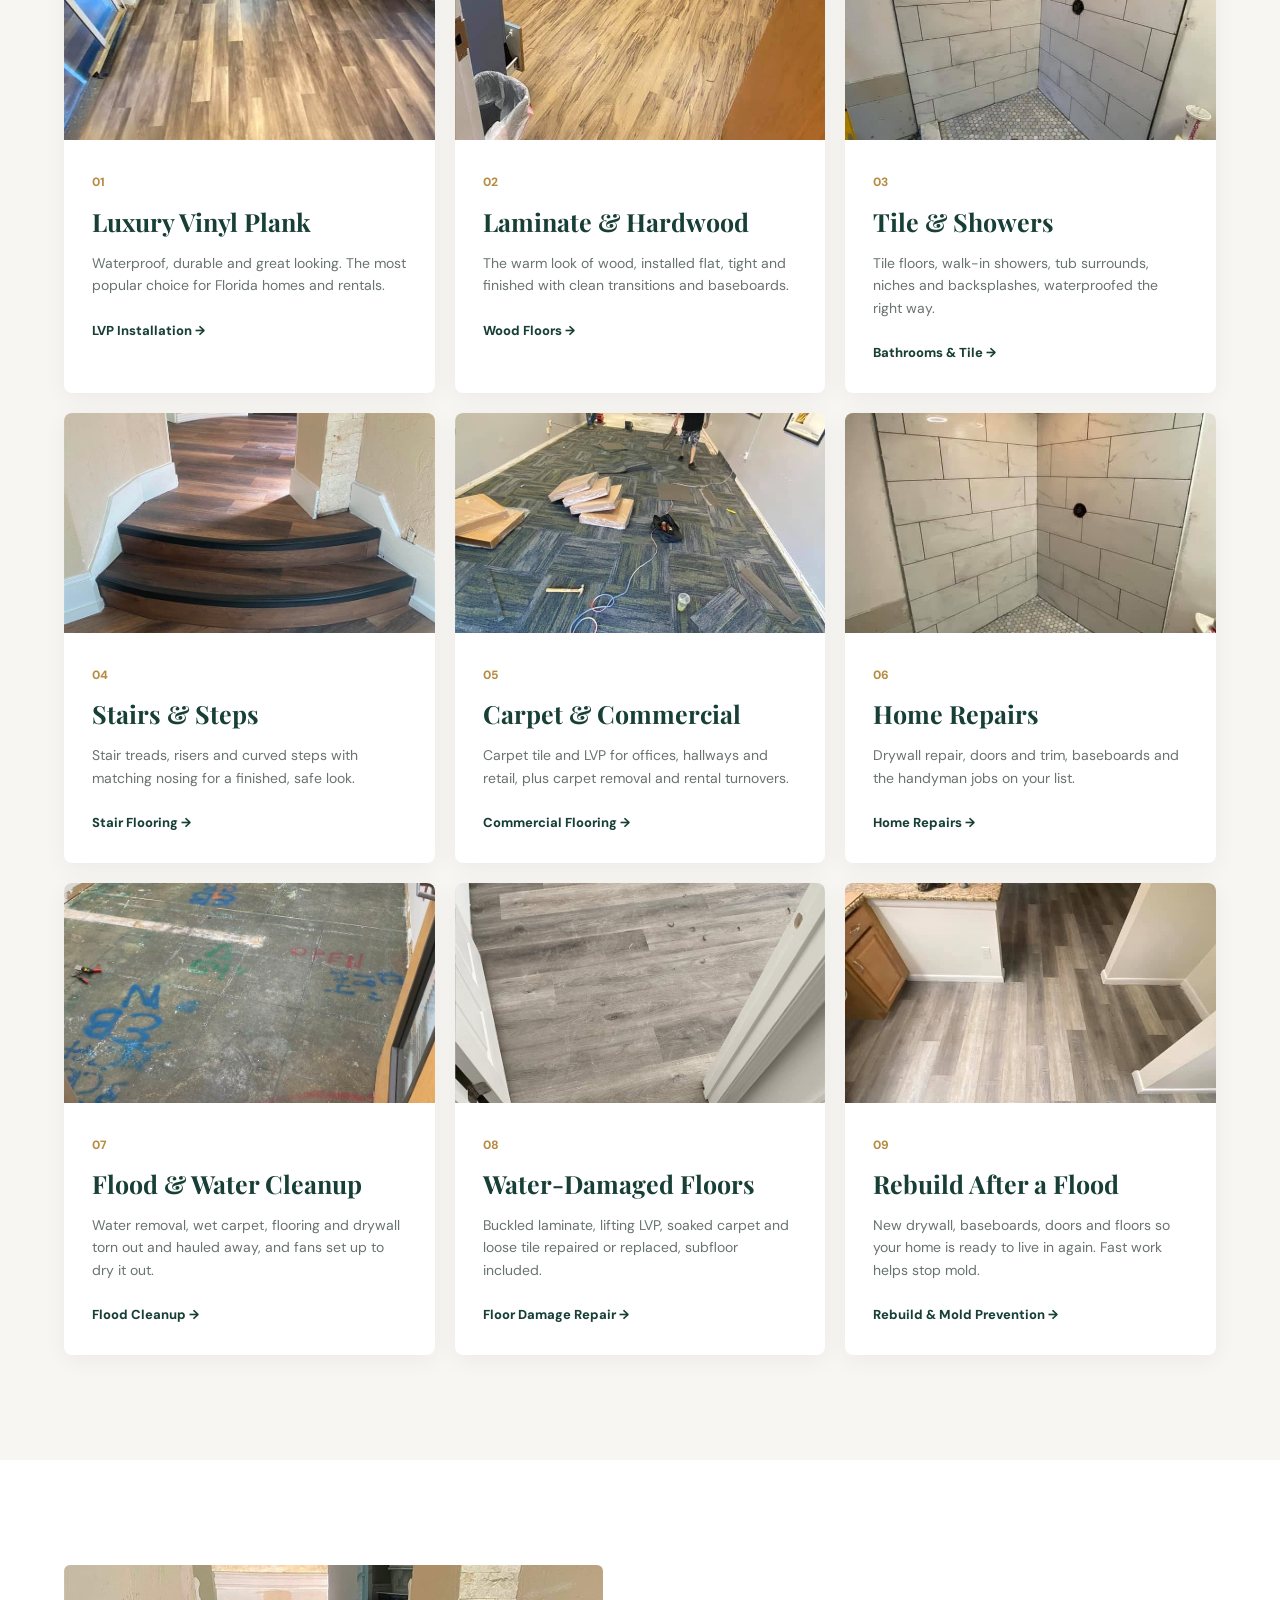
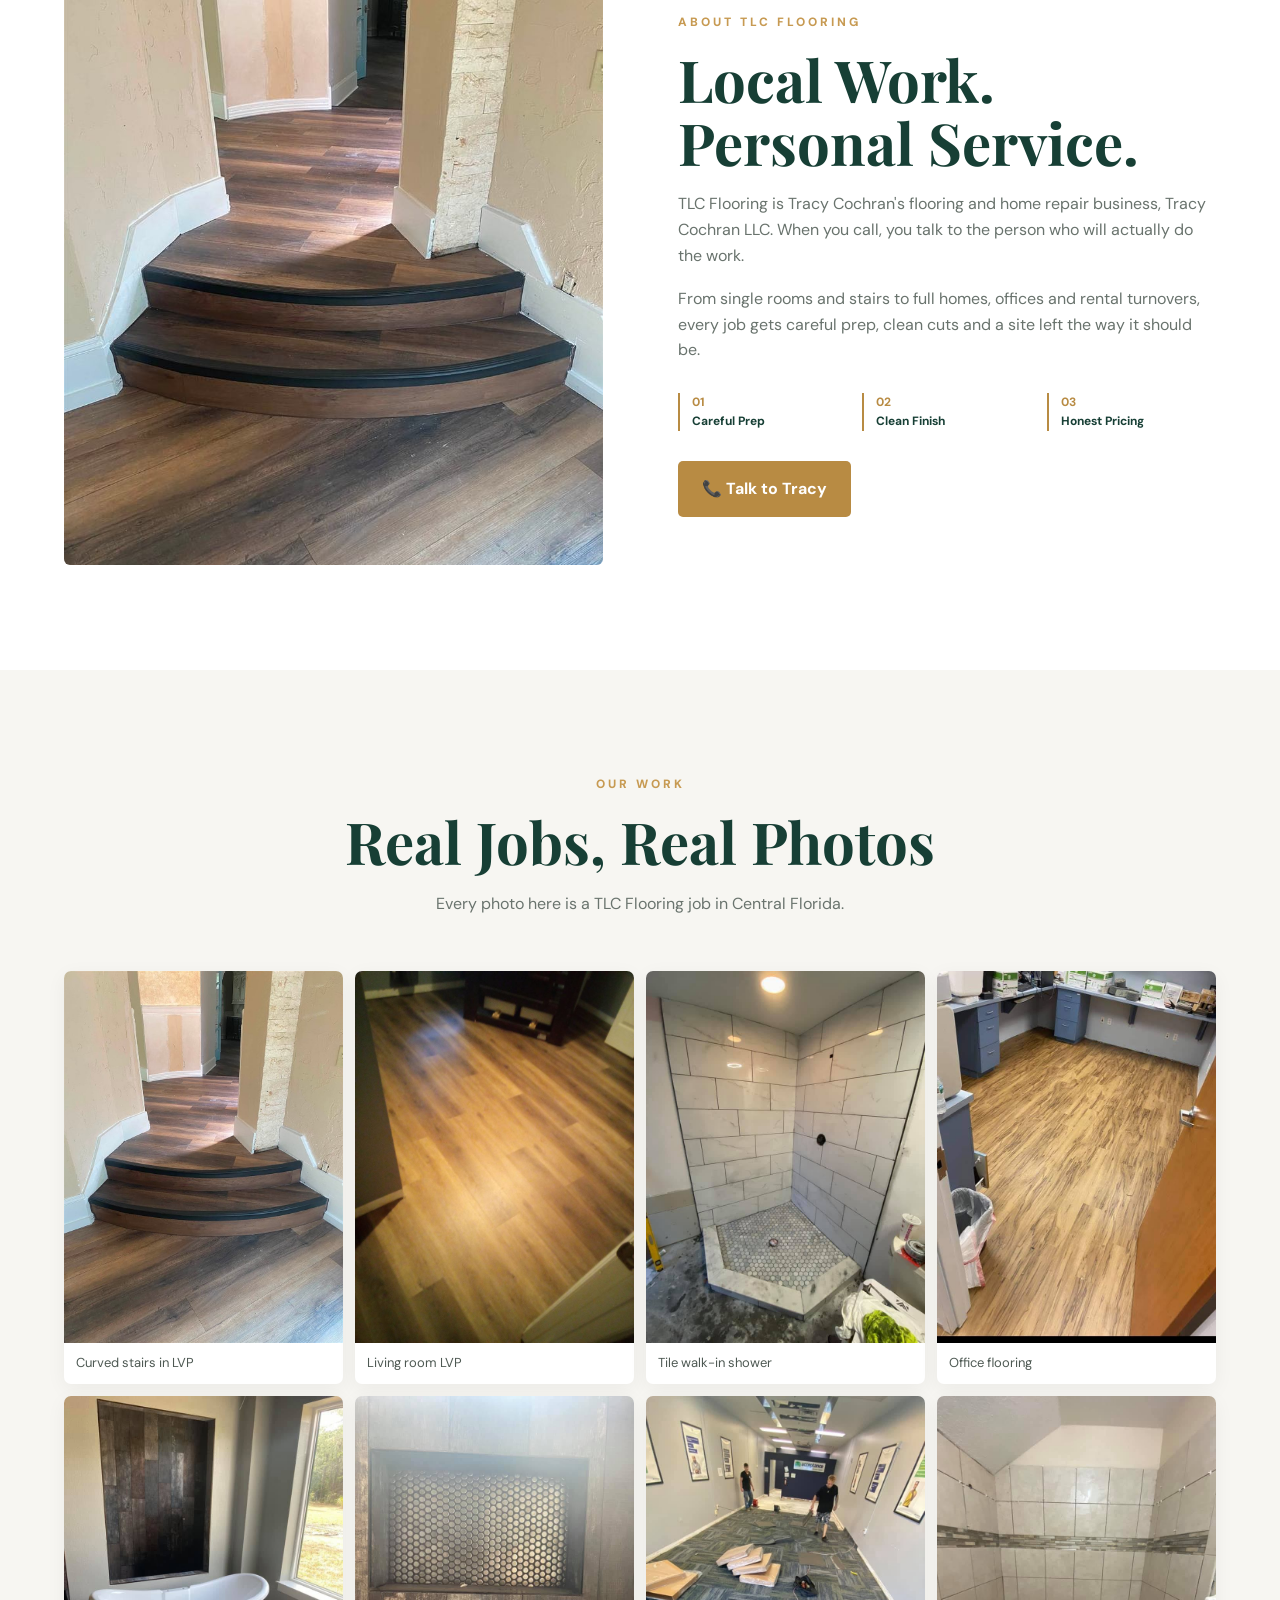
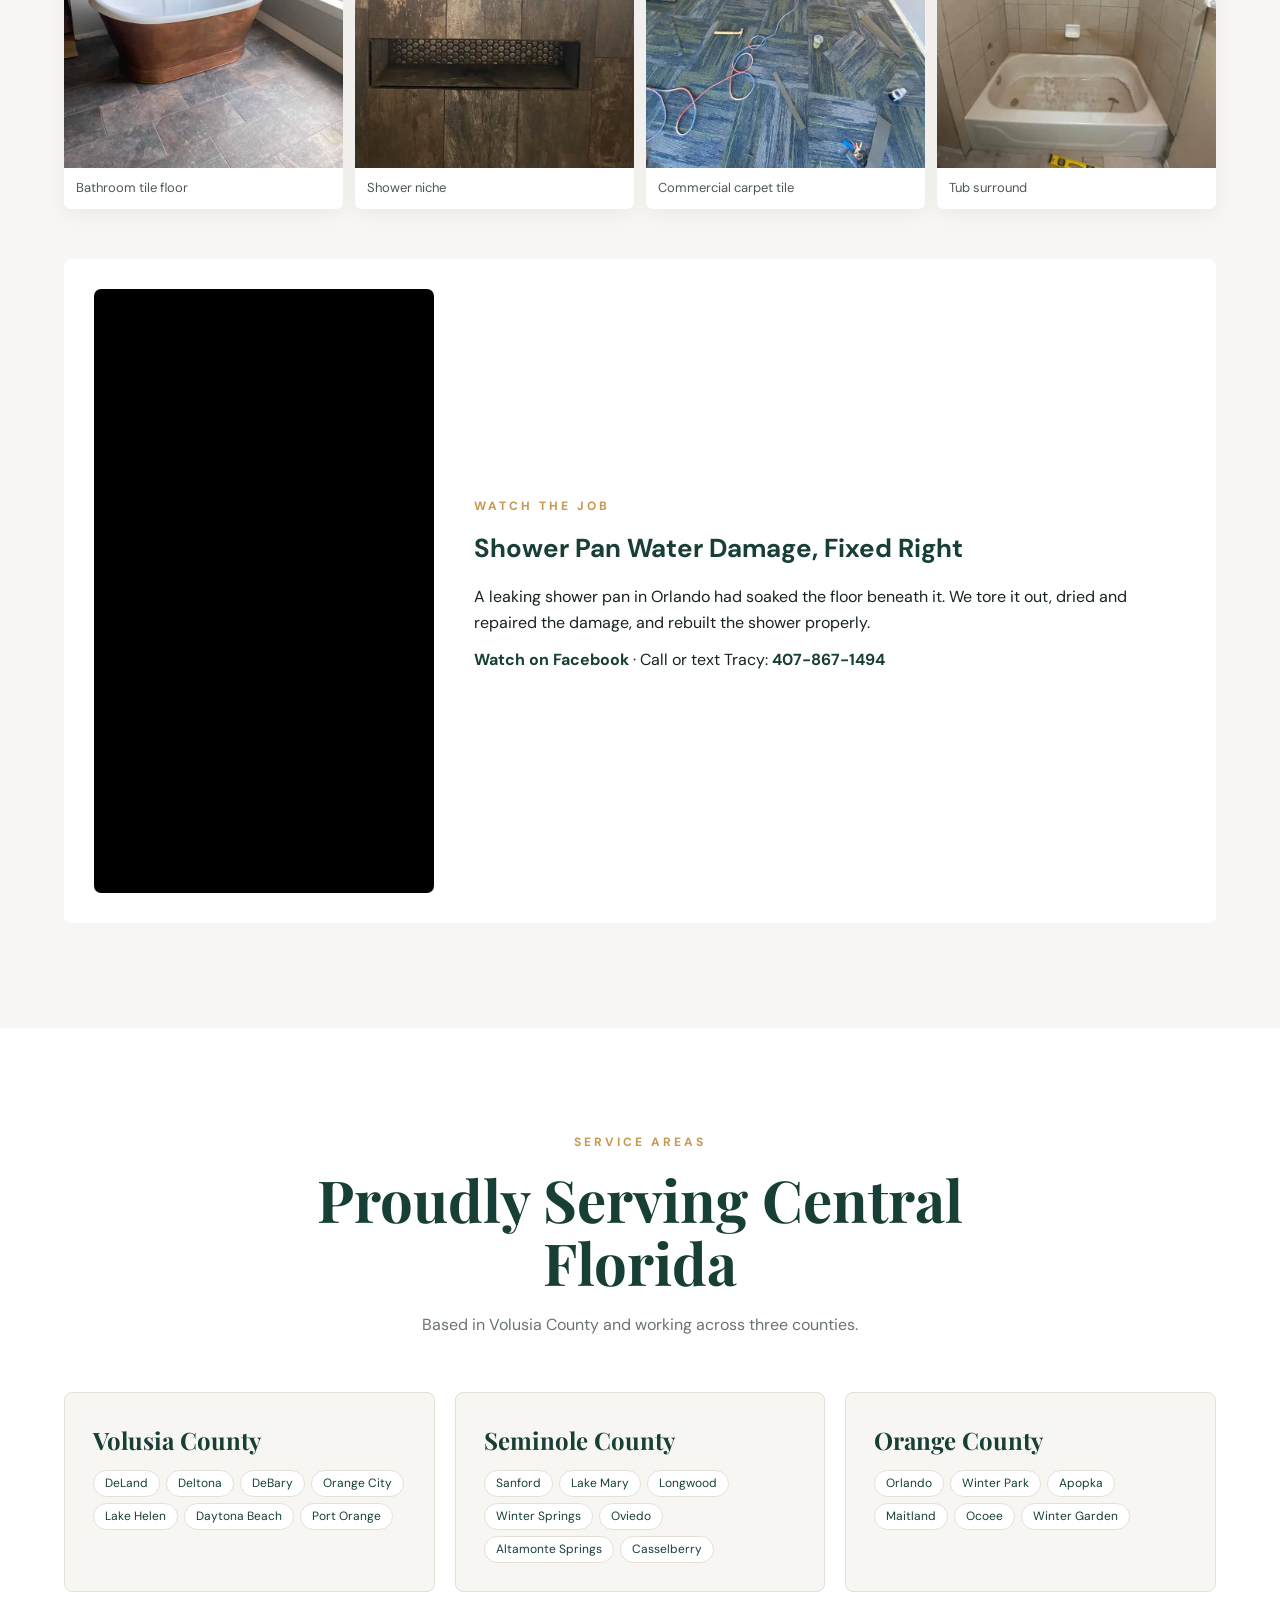
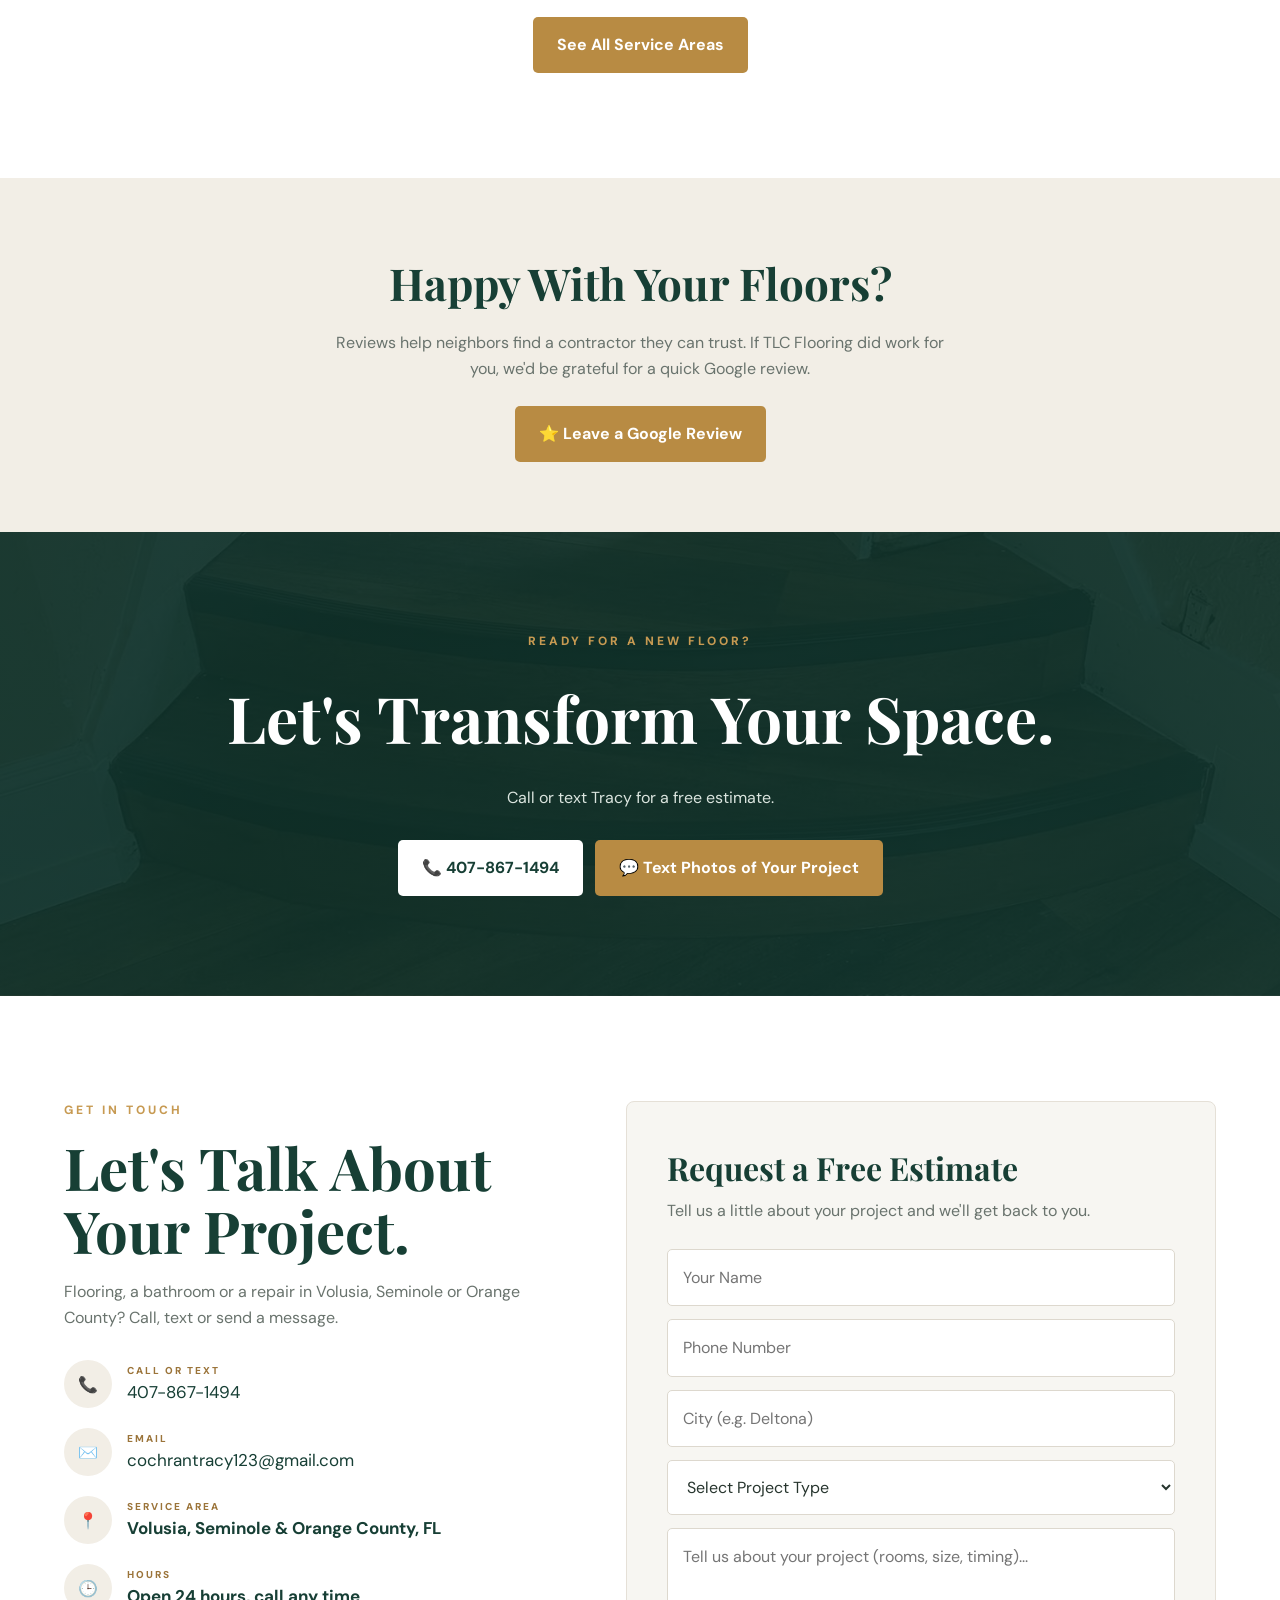
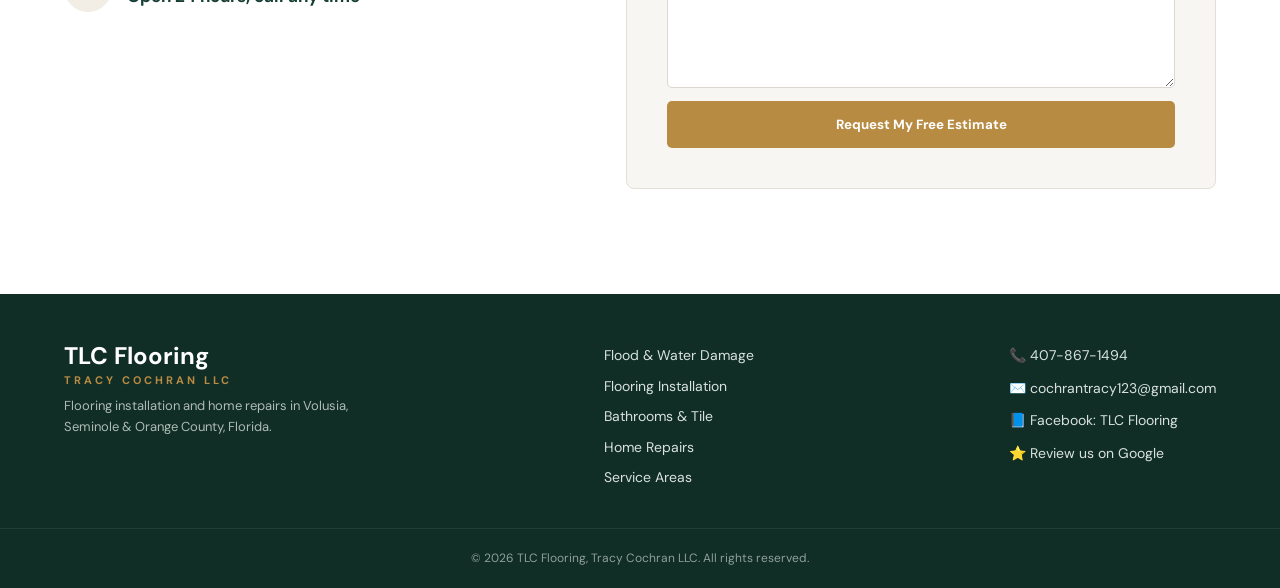
==== commit 233abd6b: "Add featured shower pan reel to Our Work section Co-Authored-By: Claude Opus 5.5 <noreply@anthropic." ====
--- a/index.html
+++ b/index.html
@@ -1,659 +1,671 @@
-<!DOCTYPE html>
-<html lang="en">
-<head>
-    <meta charset="UTF-8">
-    <meta name="viewport" content="width=device-width, initial-scale=1.0">
-
-    <title>TLC Flooring | Flooring, Flood Damage Repair &amp; Home Repairs in Volusia, Seminole &amp; Orange County FL</title>
-
-    <meta name="description"
-          content="TLC Flooring (Tracy Cochran LLC) installs LVP, laminate, tile, hardwood and carpet, repairs flood and water damage, and handles home repairs in DeLand, Deltona, Sanford, Orlando and across Central Florida. Free estimates: 407-867-1494.">
-
-    <link rel="canonical" href="https://mrcyber01010101010101.github.io/tlc-flooring/">
-    <link rel="icon" href="images/logo.jpg">
-    <link rel="stylesheet" href="style.css">
-
-    <meta property="og:title" content="TLC Flooring | Tracy Cochran LLC">
-    <meta property="og:description" content="Flooring installation, flood damage repair and home repairs in Volusia, Seminole & Orange County, FL. Free estimates.">
-    <meta property="og:image" content="https://mrcyber01010101010101.github.io/tlc-flooring/images/hero-stairs.jpg">
-    <meta property="og:type" content="website">
-
-    <script type="application/ld+json">
-    {
-        "@context": "https://schema.org",
-        "@type": "HomeAndConstructionBusiness",
-        "name": "TLC Flooring",
-        "legalName": "Tracy Cochran LLC",
-        "url": "https://mrcyber01010101010101.github.io/tlc-flooring/",
-        "logo": "https://mrcyber01010101010101.github.io/tlc-flooring/images/logo.jpg",
-        "image": "https://mrcyber01010101010101.github.io/tlc-flooring/images/hero-stairs.jpg",
-        "telephone": "+1-407-867-1494",
-        "email": "cochrantracy123@gmail.com",
-        "priceRange": "$$",
-        "openingHours": "Mo-Su 00:00-23:59",
-        "address": {
-            "@type": "PostalAddress",
-            "addressRegion": "FL",
-            "addressCountry": "US"
-        },
-        "areaServed": [
-            { "@type": "AdministrativeArea", "name": "Volusia County, FL" },
-            { "@type": "AdministrativeArea", "name": "Seminole County, FL" },
-            { "@type": "AdministrativeArea", "name": "Orange County, FL" }
-        ],
-        "sameAs": [
-            "https://www.facebook.com/TLCFloors"
-        ],
-        "makesOffer": [
-            { "@type": "Offer", "itemOffered": { "@type": "Service", "name": "Luxury vinyl plank (LVP) installation" } },
-            { "@type": "Offer", "itemOffered": { "@type": "Service", "name": "Laminate flooring installation" } },
-            { "@type": "Offer", "itemOffered": { "@type": "Service", "name": "Tile flooring and tile shower installation" } },
-            { "@type": "Offer", "itemOffered": { "@type": "Service", "name": "Hardwood flooring installation" } },
-            { "@type": "Offer", "itemOffered": { "@type": "Service", "name": "Carpet and carpet tile installation" } },
+<!DOCTYPE html>
+<html lang="en">
+<head>
+    <meta charset="UTF-8">
+    <meta name="viewport" content="width=device-width, initial-scale=1.0">
+
+    <title>TLC Flooring | Flooring, Flood Damage Repair &amp; Home Repairs in Volusia, Seminole &amp; Orange County FL</title>
+
+    <meta name="description"
+          content="TLC Flooring (Tracy Cochran LLC) installs LVP, laminate, tile, hardwood and carpet, repairs flood and water damage, and handles home repairs in DeLand, Deltona, Sanford, Orlando and across Central Florida. Free estimates: 407-867-1494.">
+
+    <link rel="canonical" href="https://mrcyber01010101010101.github.io/tlc-flooring/">
+    <link rel="icon" href="images/logo.jpg">
+    <link rel="stylesheet" href="style.css?v=20261107">
+
+    <meta property="og:title" content="TLC Flooring | Tracy Cochran LLC">
+    <meta property="og:description" content="Flooring installation, flood damage repair and home repairs in Volusia, Seminole & Orange County, FL. Free estimates.">
+    <meta property="og:image" content="https://mrcyber01010101010101.github.io/tlc-flooring/images/hero-stairs.jpg">
+    <meta property="og:type" content="website">
+
+    <script type="application/ld+json">
+    {
+        "@context": "https://schema.org",
+        "@type": "HomeAndConstructionBusiness",
+        "name": "TLC Flooring",
+        "legalName": "Tracy Cochran LLC",
+        "url": "https://mrcyber01010101010101.github.io/tlc-flooring/",
+        "logo": "https://mrcyber01010101010101.github.io/tlc-flooring/images/logo.jpg",
+        "image": "https://mrcyber01010101010101.github.io/tlc-flooring/images/hero-stairs.jpg",
+        "telephone": "+1-407-867-1494",
+        "email": "cochrantracy123@gmail.com",
+        "priceRange": "$$",
+        "openingHours": "Mo-Su 00:00-23:59",
+        "address": {
+            "@type": "PostalAddress",
+            "addressRegion": "FL",
+            "addressCountry": "US"
+        },
+        "areaServed": [
+            { "@type": "AdministrativeArea", "name": "Volusia County, FL" },
+            { "@type": "AdministrativeArea", "name": "Seminole County, FL" },
+            { "@type": "AdministrativeArea", "name": "Orange County, FL" }
+        ],
+        "sameAs": [
+            "https://www.facebook.com/TLCFloors"
+        ],
+        "makesOffer": [
+            { "@type": "Offer", "itemOffered": { "@type": "Service", "name": "Luxury vinyl plank (LVP) installation" } },
+            { "@type": "Offer", "itemOffered": { "@type": "Service", "name": "Laminate flooring installation" } },
+            { "@type": "Offer", "itemOffered": { "@type": "Service", "name": "Tile flooring and tile shower installation" } },
+            { "@type": "Offer", "itemOffered": { "@type": "Service", "name": "Hardwood flooring installation" } },
+            { "@type": "Offer", "itemOffered": { "@type": "Service", "name": "Carpet and carpet tile installation" } },
             { "@type": "Offer", "itemOffered": { "@type": "Service", "name": "Drywall repair and handyman services" } },
             { "@type": "Offer", "itemOffered": { "@type": "Service", "name": "Flood and water damage cleanup (water removal, tear-out, drying)" } },
             { "@type": "Offer", "itemOffered": { "@type": "Service", "name": "Water-damaged floor repair and replacement" } },
-            { "@type": "Offer", "itemOffered": { "@type": "Service", "name": "Drywall and flooring rebuild after flooding" } }
-        ]
-    }
-    </script>
-</head>
-
+            { "@type": "Offer", "itemOffered": { "@type": "Service", "name": "Drywall and flooring rebuild after flooding" } }
+        ]
+    }
+    </script>
+</head>
+
 <body>
 
 <div class="flood-bar">
     🌊 Flooded? We're booking flood cleanup now. <a href="tel:14078671494">Call or text 407-867-1494</a> · <a href="flood-damage.html">Flood damage help</a>
 </div>
-
-<!-- TOP BAR -->
-<div class="topbar">
-    <div class="container topbar-content">
-        <span>Serving Volusia, Seminole &amp; Orange County, FL</span>
-
-        <div>
-            <a href="tel:14078671494">📞 407-867-1494</a>
-            <a href="sms:+14078671494">💬 Text Tracy</a>
-        </div>
-    </div>
-</div>
-
-
-<!-- NAVIGATION -->
-<header class="header">
-
-    <div class="container nav">
-
-        <a href="./" class="logo">
-            <img src="images/logo.jpg" alt="TLC Flooring logo">
-            <span class="logo-text">
-                TLC Flooring
-                <span>Tracy Cochran LLC</span>
-            </span>
-        </a>
-
-        <nav>
+
+<!-- TOP BAR -->
+<div class="topbar">
+    <div class="container topbar-content">
+        <span>Serving Volusia, Seminole &amp; Orange County, FL</span>
+
+        <div>
+            <a href="tel:14078671494">📞 407-867-1494</a>
+            <a href="sms:+14078671494">💬 Text Tracy</a>
+        </div>
+    </div>
+</div>
+
+
+<!-- NAVIGATION -->
+<header class="header">
+
+    <div class="container nav">
+
+        <a href="./" class="logo">
+            <img src="images/logo.jpg" alt="TLC Flooring logo">
+            <span class="logo-text">
+                TLC Flooring
+                <span>Tracy Cochran LLC</span>
+            </span>
+        </a>
+
+        <nav>
             <a href="flood-damage.html" class="nav-flood">Flood Damage</a>
-            <a href="flooring.html">Flooring</a>
-            <a href="bathrooms-tile.html">Bathrooms &amp; Tile</a>
-            <a href="home-repairs.html">Home Repairs</a>
-            <a href="service-areas.html">Service Areas</a>
-            <a href="#contact">Contact</a>
-        </nav>
-
-        <a href="tel:14078671494" class="nav-button">
-            Call for a Free Estimate
-        </a>
-
-    </div>
-
-</header>
-
-
-<!-- HERO -->
-<section class="hero">
-
-    <div class="hero-overlay"></div>
-
-    <div class="container hero-content">
-
-        <div class="hero-text">
-
-            <p class="eyebrow">DELAND • DELTONA • SANFORD • ORLANDO</p>
-
-            <h1>
-                Flooring &amp; Home Repairs
-                <span>Done With Care.</span>
-            </h1>
-
-            <p class="hero-description">
-                TLC Flooring installs LVP, laminate, tile, hardwood and carpet,
-                and handles the repairs around your home, for homeowners,
-                landlords and businesses across Volusia, Seminole and Orange County.
-            </p>
-
-            <div class="hero-buttons">
-
-                <a href="tel:14078671494" class="button primary">
-                    📞 Call 407-867-1494
-                </a>
-
-                <a href="#contact" class="button outline">
-                    Get a Free Estimate
-                </a>
-
-            </div>
-
-            <div class="hero-trust">
-                ✓ Free Estimates
-                <span>•</span>
-                ✓ Homes &amp; Businesses
-                <span>•</span>
-                ✓ Locally Owned
-            </div>
-
-        </div>
-
-    </div>
-
-</section>
-
-
-<!-- FLOOD HELP -->
-<section class="flood-alert">
-    <div class="container flood-alert-content">
-        <div>
-            <p class="eyebrow">FLOOD &amp; WATER DAMAGE</p>
-            <h2>Flooded? We Can Help You Get Back Home.</h2>
-            <p>
-                Water removal, wet carpet and flooring tear-out, wet drywall removal,
-                drying fans, and new floors and walls once it's dry. Booking flood
-                cleanup now. Free estimates.
-            </p>
-        </div>
-        <div class="flood-alert-buttons">
-            <a href="tel:14078671494" class="button gold">📞 407-867-1494</a>
-            <a href="flood-damage.html" class="button outline">Flood Damage Help →</a>
-        </div>
-    </div>
-</section>
-
-
-<!-- SERVICES -->
-<section id="services" class="section services">
-
-    <div class="container">
-
-        <div class="section-heading center">
-
-            <p class="eyebrow">OUR SERVICES</p>
-
-            <h2>Floors, Bathrooms &amp; Repairs</h2>
-
-            <p>
-                One local pro for the whole job, from tearing out the old floor
-                to the last piece of trim.
-            </p>
-
-        </div>
-
-
-        <div class="service-grid">
-
-            <div class="service-card">
-                <div class="service-image vinyl"></div>
-                <div class="service-content">
-                    <span class="number">01</span>
-                    <h3>Luxury Vinyl Plank</h3>
-                    <p>
-                        Waterproof, durable and great looking. The most popular
-                        choice for Florida homes and rentals.
-                    </p>
-                    <a href="flooring.html">LVP Installation →</a>
-                </div>
-            </div>
-
-            <div class="service-card">
-                <div class="service-image laminate"></div>
-                <div class="service-content">
-                    <span class="number">02</span>
-                    <h3>Laminate &amp; Hardwood</h3>
-                    <p>
-                        The warm look of wood, installed flat, tight and
-                        finished with clean transitions and baseboards.
-                    </p>
-                    <a href="flooring.html">Wood Floors →</a>
-                </div>
-            </div>
-
-            <div class="service-card">
-                <div class="service-image tile"></div>
-                <div class="service-content">
-                    <span class="number">03</span>
-                    <h3>Tile &amp; Showers</h3>
-                    <p>
-                        Tile floors, walk-in showers, tub surrounds, niches
-                        and backsplashes, waterproofed the right way.
-                    </p>
-                    <a href="bathrooms-tile.html">Bathrooms &amp; Tile →</a>
-                </div>
-            </div>
-
-            <div class="service-card">
-                <div class="service-image stairs"></div>
-                <div class="service-content">
-                    <span class="number">04</span>
-                    <h3>Stairs &amp; Steps</h3>
-                    <p>
-                        Stair treads, risers and curved steps with matching
-                        nosing for a finished, safe look.
-                    </p>
-                    <a href="flooring.html#stairs">Stair Flooring →</a>
-                </div>
-            </div>
-
-            <div class="service-card">
-                <div class="service-image carpet"></div>
-                <div class="service-content">
-                    <span class="number">05</span>
-                    <h3>Carpet &amp; Commercial</h3>
-                    <p>
-                        Carpet tile and LVP for offices, hallways and retail,
-                        plus carpet removal and rental turnovers.
-                    </p>
-                    <a href="flooring.html#commercial">Commercial Flooring →</a>
-                </div>
-            </div>
-
-            <div class="service-card">
-                <div class="service-image repairs"></div>
-                <div class="service-content">
-                    <span class="number">06</span>
-                    <h3>Home Repairs</h3>
-                    <p>
-                        Drywall repair, doors and trim, baseboards and the
-                        handyman jobs on your list.
-                    </p>
-                    <a href="home-repairs.html">Home Repairs →</a>
-                </div>
-            </div>
-
-            <div class="service-card">
-                <div class="service-image flood"></div>
-                <div class="service-content">
-                    <span class="number">07</span>
-                    <h3>Flood &amp; Water Cleanup</h3>
-                    <p>
-                        Water removal, wet carpet, flooring and drywall torn out
-                        and hauled away, and fans set up to dry it out.
-                    </p>
-                    <a href="flood-damage.html">Flood Cleanup →</a>
-                </div>
-            </div>
-
-            <div class="service-card">
-                <div class="service-image floodfloor"></div>
-                <div class="service-content">
-                    <span class="number">08</span>
-                    <h3>Water-Damaged Floors</h3>
-                    <p>
-                        Buckled laminate, lifting LVP, soaked carpet and loose
-                        tile repaired or replaced, subfloor included.
-                    </p>
-                    <a href="flood-damage.html#floor-repair">Floor Damage Repair →</a>
-                </div>
-            </div>
-
-            <div class="service-card">
-                <div class="service-image rebuild"></div>
-                <div class="service-content">
-                    <span class="number">09</span>
-                    <h3>Rebuild After a Flood</h3>
-                    <p>
-                        New drywall, baseboards, doors and floors so your home
-                        is ready to live in again. Fast work helps stop mold.
-                    </p>
-                    <a href="flood-damage.html#mold">Rebuild &amp; Mold Prevention →</a>
-                </div>
-            </div>
-
-        </div>
-
-    </div>
-
-</section>
-
-
-<!-- ABOUT -->
-<section id="about" class="about section">
-
-    <div class="container about-grid">
-
-        <div class="about-photo"></div>
-
-        <div class="about-content">
-
-            <p class="eyebrow">ABOUT TLC FLOORING</p>
-
-            <h2>Local Work. Personal Service.</h2>
-
-            <p>
-                TLC Flooring is Tracy Cochran's flooring and home repair business,
-                Tracy Cochran LLC. When you call, you talk to the person who
-                will actually do the work.
-            </p>
-
-            <p>
-                From single rooms and stairs to full homes, offices and rental
-                turnovers, every job gets careful prep, clean cuts and a site
-                left the way it should be.
-            </p>
-
-            <div class="about-points">
-
-                <div>
-                    <strong>01</strong>
-                    <span>Careful Prep</span>
-                </div>
-
-                <div>
-                    <strong>02</strong>
-                    <span>Clean Finish</span>
-                </div>
-
-                <div>
-                    <strong>03</strong>
-                    <span>Honest Pricing</span>
-                </div>
-
-            </div>
-
-            <a href="tel:14078671494" class="button primary">
-                📞 Talk to Tracy
-            </a>
-
-        </div>
-
-    </div>
-
-</section>
-
-
-<!-- PROJECTS -->
-<section id="projects" class="projects section">
-
-    <div class="container">
-
-        <div class="section-heading center">
-
-            <p class="eyebrow">OUR WORK</p>
-
-            <h2>Real Jobs, Real Photos</h2>
-
-            <p>
-                Every photo here is a TLC Flooring job in Central Florida.
-            </p>
-
-        </div>
-
-        <div class="photo-grid">
-            <figure><img src="images/stairs-lvp.jpg" alt="Curved stairs finished in wood-look LVP with black stair nosing" loading="lazy"><figcaption>Curved stairs in LVP</figcaption></figure>
-            <figure><img src="images/living-room-lvp.jpg" alt="Wood-look luxury vinyl plank floor in a living room" loading="lazy"><figcaption>Living room LVP</figcaption></figure>
-            <figure><img src="images/tile-shower.jpg" alt="Tile walk-in corner shower with pebble shower floor" loading="lazy"><figcaption>Tile walk-in shower</figcaption></figure>
-            <figure><img src="images/office-lvp.jpg" alt="Office with new wood-look vinyl flooring" loading="lazy"><figcaption>Office flooring</figcaption></figure>
-            <figure><img src="images/copper-tub-bath.jpg" alt="Bathroom with tile floor and freestanding copper tub" loading="lazy"><figcaption>Bathroom tile floor</figcaption></figure>
-            <figure><img src="images/shower-niche.jpg" alt="Shower niche with hexagon mosaic tile" loading="lazy"><figcaption>Shower niche</figcaption></figure>
-            <figure><img src="images/carpet-tile-office.jpg" alt="Commercial carpet tile installation in an office" loading="lazy"><figcaption>Commercial carpet tile</figcaption></figure>
-            <figure><img src="images/tub-surround.jpg" alt="Tiled tub surround with accent stripe" loading="lazy"><figcaption>Tub surround</figcaption></figure>
-        </div>
-
-    </div>
-
-</section>
-
-
-<!-- SERVICE AREAS -->
-<section class="areas section">
-
-    <div class="container">
-
-        <div class="section-heading center">
-            <p class="eyebrow">SERVICE AREAS</p>
-            <h2>Proudly Serving Central Florida</h2>
-            <p>Based in Volusia County and working across three counties.</p>
-        </div>
-
-        <div class="area-grid">
-
-            <div class="area-card">
-                <h3>Volusia County</h3>
-                <ul>
-                    <li>DeLand</li><li>Deltona</li><li>DeBary</li><li>Orange City</li>
-                    <li>Lake Helen</li><li>Daytona Beach</li><li>Port Orange</li>
-                </ul>
-            </div>
-
-            <div class="area-card">
-                <h3>Seminole County</h3>
-                <ul>
-                    <li>Sanford</li><li>Lake Mary</li><li>Longwood</li><li>Winter Springs</li>
-                    <li>Oviedo</li><li>Altamonte Springs</li><li>Casselberry</li>
-                </ul>
-            </div>
-
-            <div class="area-card">
-                <h3>Orange County</h3>
-                <ul>
-                    <li>Orlando</li><li>Winter Park</li><li>Apopka</li><li>Maitland</li>
-                    <li>Ocoee</li><li>Winter Garden</li>
-                </ul>
-            </div>
-
-        </div>
-
-        <p class="center" style="text-align:center;margin-top:25px;">
-            <a href="service-areas.html" class="button primary">See All Service Areas</a>
-        </p>
-
-    </div>
-
-</section>
-
-
-<!-- REVIEWS -->
-<section class="reviews-band">
-
-    <div class="container">
-
-        <h2>Happy With Your Floors?</h2>
-
-        <p>
-            Reviews help neighbors find a contractor they can trust.
-            If TLC Flooring did work for you, we'd be grateful for a quick Google review.
-        </p>
-
-        <a href="https://g.page/r/CUK0J7DUECPoEBM/review" class="button primary" target="_blank" rel="noopener">
-            ⭐ Leave a Google Review
-        </a>
-
-    </div>
-
-</section>
-
-
-<!-- CTA -->
-<section class="cta">
-
-    <div class="container cta-content">
-
-        <p class="eyebrow">READY FOR A NEW FLOOR?</p>
-
-        <h2>Let's Transform Your Space.</h2>
-
-        <p>
-            Call or text Tracy for a free estimate.
-        </p>
-
-        <div class="cta-buttons">
-
-            <a href="tel:14078671494" class="button light">
-                📞 407-867-1494
-            </a>
-
-            <a href="sms:+14078671494" class="button gold">
-                💬 Text Photos of Your Project
-            </a>
-
-        </div>
-
-    </div>
-
-</section>
-
-
-<!-- CONTACT -->
-<section id="contact" class="contact section">
-
-    <div class="container contact-grid">
-
-        <div class="contact-info">
-
-            <p class="eyebrow">GET IN TOUCH</p>
-
-            <h2>Let's Talk About Your Project.</h2>
-
-            <p>
-                Flooring, a bathroom or a repair in Volusia, Seminole or
-                Orange County? Call, text or send a message.
-            </p>
-
-            <div class="contact-card">
-                <span>📞</span>
-                <div>
-                    <small>CALL OR TEXT</small>
-                    <a href="tel:14078671494">407-867-1494</a>
-                </div>
-            </div>
-
-            <div class="contact-card">
-                <span>✉️</span>
-                <div>
-                    <small>EMAIL</small>
-                    <a href="mailto:cochrantracy123@gmail.com">cochrantracy123@gmail.com</a>
-                </div>
-            </div>
-
-            <div class="contact-card">
-                <span>📍</span>
-                <div>
-                    <small>SERVICE AREA</small>
-                    <strong>Volusia, Seminole &amp; Orange County, FL</strong>
-                </div>
-            </div>
-
-            <div class="contact-card">
-                <span>🕒</span>
-                <div>
-                    <small>HOURS</small>
-                    <strong>Open 24 hours, call any time</strong>
-                </div>
-            </div>
-
-        </div>
-
-
-        <div class="quote-box">
-
-            <h3>Request a Free Estimate</h3>
-
-            <p>
-                Tell us a little about your project and
-                we'll get back to you.
-            </p>
-
-            <form action="mailto:cochrantracy123@gmail.com"
-                  method="post"
-                  enctype="text/plain">
-
-                <input type="text" name="Name" placeholder="Your Name" required>
-
-                <input type="tel" name="Phone" placeholder="Phone Number" required>
-
-                <input type="text" name="City" placeholder="City (e.g. Deltona)">
-
-                <select name="Project Type">
-                    <option value="">Select Project Type</option>
-                    <option>Luxury Vinyl Plank (LVP)</option>
-                    <option>Laminate</option>
-                    <option>Hardwood</option>
-                    <option>Tile Floor</option>
-                    <option>Shower / Bathroom Tile</option>
-                    <option>Carpet / Carpet Tile</option>
-                    <option>Stairs</option>
-                    <option>Drywall / Home Repair</option>
-                    <option>Other</option>
-                </select>
-
-                <textarea name="Project Details" rows="5" placeholder="Tell us about your project (rooms, size, timing)..."></textarea>
-
-                <button type="submit" class="button primary">
-                    Request My Free Estimate
-                </button>
-
-            </form>
-
-        </div>
-
-    </div>
-
-</section>
-
-
-<!-- FOOTER -->
-<footer class="footer">
-
-    <div class="container footer-content">
-
-        <div>
-            <div class="logo footer-logo">
-                <span class="logo-text">
-                    TLC Flooring
-                    <span>Tracy Cochran LLC</span>
-                </span>
-            </div>
-            <p>
-                Flooring installation and home repairs in Volusia,<br>
-                Seminole &amp; Orange County, Florida.
-            </p>
-        </div>
-
-        <div class="footer-links">
+            <a href="flooring.html">Flooring</a>
+            <a href="bathrooms-tile.html">Bathrooms &amp; Tile</a>
+            <a href="home-repairs.html">Home Repairs</a>
+            <a href="service-areas.html">Service Areas</a>
+            <a href="#contact">Contact</a>
+        </nav>
+
+        <a href="tel:14078671494" class="nav-button">
+            Call for a Free Estimate
+        </a>
+
+    </div>
+
+</header>
+
+
+<!-- HERO -->
+<section class="hero">
+
+    <div class="hero-overlay"></div>
+
+    <div class="container hero-content">
+
+        <div class="hero-text">
+
+            <p class="eyebrow">DELAND • DELTONA • SANFORD • ORLANDO</p>
+
+            <h1>
+                Flooring &amp; Home Repairs
+                <span>Done With Care.</span>
+            </h1>
+
+            <p class="hero-description">
+                TLC Flooring installs LVP, laminate, tile, hardwood and carpet,
+                and handles the repairs around your home, for homeowners,
+                landlords and businesses across Volusia, Seminole and Orange County.
+            </p>
+
+            <div class="hero-buttons">
+
+                <a href="tel:14078671494" class="button primary">
+                    📞 Call 407-867-1494
+                </a>
+
+                <a href="#contact" class="button outline">
+                    Get a Free Estimate
+                </a>
+
+            </div>
+
+            <div class="hero-trust">
+                ✓ Free Estimates
+                <span>•</span>
+                ✓ Homes &amp; Businesses
+                <span>•</span>
+                ✓ Locally Owned
+            </div>
+
+        </div>
+
+    </div>
+
+</section>
+
+
+<!-- FLOOD HELP -->
+<section class="flood-alert">
+    <div class="container flood-alert-content">
+        <div>
+            <p class="eyebrow">FLOOD &amp; WATER DAMAGE</p>
+            <h2>Flooded? We Can Help You Get Back Home.</h2>
+            <p>
+                Water removal, wet carpet and flooring tear-out, wet drywall removal,
+                drying fans, and new floors and walls once it's dry. Booking flood
+                cleanup now. Free estimates.
+            </p>
+        </div>
+        <div class="flood-alert-buttons">
+            <a href="tel:14078671494" class="button gold">📞 407-867-1494</a>
+            <a href="flood-damage.html" class="button outline">Flood Damage Help →</a>
+        </div>
+    </div>
+</section>
+
+
+<!-- SERVICES -->
+<section id="services" class="section services">
+
+    <div class="container">
+
+        <div class="section-heading center">
+
+            <p class="eyebrow">OUR SERVICES</p>
+
+            <h2>Floors, Bathrooms &amp; Repairs</h2>
+
+            <p>
+                One local pro for the whole job, from tearing out the old floor
+                to the last piece of trim.
+            </p>
+
+        </div>
+
+
+        <div class="service-grid">
+
+            <div class="service-card">
+                <div class="service-image vinyl"></div>
+                <div class="service-content">
+                    <span class="number">01</span>
+                    <h3>Luxury Vinyl Plank</h3>
+                    <p>
+                        Waterproof, durable and great looking. The most popular
+                        choice for Florida homes and rentals.
+                    </p>
+                    <a href="flooring.html">LVP Installation →</a>
+                </div>
+            </div>
+
+            <div class="service-card">
+                <div class="service-image laminate"></div>
+                <div class="service-content">
+                    <span class="number">02</span>
+                    <h3>Laminate &amp; Hardwood</h3>
+                    <p>
+                        The warm look of wood, installed flat, tight and
+                        finished with clean transitions and baseboards.
+                    </p>
+                    <a href="flooring.html">Wood Floors →</a>
+                </div>
+            </div>
+
+            <div class="service-card">
+                <div class="service-image tile"></div>
+                <div class="service-content">
+                    <span class="number">03</span>
+                    <h3>Tile &amp; Showers</h3>
+                    <p>
+                        Tile floors, walk-in showers, tub surrounds, niches
+                        and backsplashes, waterproofed the right way.
+                    </p>
+                    <a href="bathrooms-tile.html">Bathrooms &amp; Tile →</a>
+                </div>
+            </div>
+
+            <div class="service-card">
+                <div class="service-image stairs"></div>
+                <div class="service-content">
+                    <span class="number">04</span>
+                    <h3>Stairs &amp; Steps</h3>
+                    <p>
+                        Stair treads, risers and curved steps with matching
+                        nosing for a finished, safe look.
+                    </p>
+                    <a href="flooring.html#stairs">Stair Flooring →</a>
+                </div>
+            </div>
+
+            <div class="service-card">
+                <div class="service-image carpet"></div>
+                <div class="service-content">
+                    <span class="number">05</span>
+                    <h3>Carpet &amp; Commercial</h3>
+                    <p>
+                        Carpet tile and LVP for offices, hallways and retail,
+                        plus carpet removal and rental turnovers.
+                    </p>
+                    <a href="flooring.html#commercial">Commercial Flooring →</a>
+                </div>
+            </div>
+
+            <div class="service-card">
+                <div class="service-image repairs"></div>
+                <div class="service-content">
+                    <span class="number">06</span>
+                    <h3>Home Repairs</h3>
+                    <p>
+                        Drywall repair, doors and trim, baseboards and the
+                        handyman jobs on your list.
+                    </p>
+                    <a href="home-repairs.html">Home Repairs →</a>
+                </div>
+            </div>
+
+            <div class="service-card">
+                <div class="service-image flood"></div>
+                <div class="service-content">
+                    <span class="number">07</span>
+                    <h3>Flood &amp; Water Cleanup</h3>
+                    <p>
+                        Water removal, wet carpet, flooring and drywall torn out
+                        and hauled away, and fans set up to dry it out.
+                    </p>
+                    <a href="flood-damage.html">Flood Cleanup →</a>
+                </div>
+            </div>
+
+            <div class="service-card">
+                <div class="service-image floodfloor"></div>
+                <div class="service-content">
+                    <span class="number">08</span>
+                    <h3>Water-Damaged Floors</h3>
+                    <p>
+                        Buckled laminate, lifting LVP, soaked carpet and loose
+                        tile repaired or replaced, subfloor included.
+                    </p>
+                    <a href="flood-damage.html#floor-repair">Floor Damage Repair →</a>
+                </div>
+            </div>
+
+            <div class="service-card">
+                <div class="service-image rebuild"></div>
+                <div class="service-content">
+                    <span class="number">09</span>
+                    <h3>Rebuild After a Flood</h3>
+                    <p>
+                        New drywall, baseboards, doors and floors so your home
+                        is ready to live in again. Fast work helps stop mold.
+                    </p>
+                    <a href="flood-damage.html#mold">Rebuild &amp; Mold Prevention →</a>
+                </div>
+            </div>
+
+        </div>
+
+    </div>
+
+</section>
+
+
+<!-- ABOUT -->
+<section id="about" class="about section">
+
+    <div class="container about-grid">
+
+        <div class="about-photo"></div>
+
+        <div class="about-content">
+
+            <p class="eyebrow">ABOUT TLC FLOORING</p>
+
+            <h2>Local Work. Personal Service.</h2>
+
+            <p>
+                TLC Flooring is Tracy Cochran's flooring and home repair business,
+                Tracy Cochran LLC. When you call, you talk to the person who
+                will actually do the work.
+            </p>
+
+            <p>
+                From single rooms and stairs to full homes, offices and rental
+                turnovers, every job gets careful prep, clean cuts and a site
+                left the way it should be.
+            </p>
+
+            <div class="about-points">
+
+                <div>
+                    <strong>01</strong>
+                    <span>Careful Prep</span>
+                </div>
+
+                <div>
+                    <strong>02</strong>
+                    <span>Clean Finish</span>
+                </div>
+
+                <div>
+                    <strong>03</strong>
+                    <span>Honest Pricing</span>
+                </div>
+
+            </div>
+
+            <a href="tel:14078671494" class="button primary">
+                📞 Talk to Tracy
+            </a>
+
+        </div>
+
+    </div>
+
+</section>
+
+
+<!-- PROJECTS -->
+<section id="projects" class="projects section">
+
+    <div class="container">
+
+        <div class="section-heading center">
+
+            <p class="eyebrow">OUR WORK</p>
+
+            <h2>Real Jobs, Real Photos</h2>
+
+            <p>
+                Every photo here is a TLC Flooring job in Central Florida.
+            </p>
+
+        </div>
+
+        <div class="photo-grid">
+            <figure><img src="images/stairs-lvp.jpg" alt="Curved stairs finished in wood-look LVP with black stair nosing" loading="lazy"><figcaption>Curved stairs in LVP</figcaption></figure>
+            <figure><img src="images/living-room-lvp.jpg" alt="Wood-look luxury vinyl plank floor in a living room" loading="lazy"><figcaption>Living room LVP</figcaption></figure>
+            <figure><img src="images/tile-shower.jpg" alt="Tile walk-in corner shower with pebble shower floor" loading="lazy"><figcaption>Tile walk-in shower</figcaption></figure>
+            <figure><img src="images/office-lvp.jpg" alt="Office with new wood-look vinyl flooring" loading="lazy"><figcaption>Office flooring</figcaption></figure>
+            <figure><img src="images/copper-tub-bath.jpg" alt="Bathroom with tile floor and freestanding copper tub" loading="lazy"><figcaption>Bathroom tile floor</figcaption></figure>
+            <figure><img src="images/shower-niche.jpg" alt="Shower niche with hexagon mosaic tile" loading="lazy"><figcaption>Shower niche</figcaption></figure>
+            <figure><img src="images/carpet-tile-office.jpg" alt="Commercial carpet tile installation in an office" loading="lazy"><figcaption>Commercial carpet tile</figcaption></figure>
+            <figure><img src="images/tub-surround.jpg" alt="Tiled tub surround with accent stripe" loading="lazy"><figcaption>Tub surround</figcaption></figure>
+        </div>
+
+        <div class="reel-feature">
+            <div class="reel-frame">
+                <iframe src="https://www.facebook.com/plugins/video.php?href=https%3A%2F%2Fwww.facebook.com%2Freel%2F1286589660309059%2F&amp;show_text=false" title="TLC Flooring reel: shower pan water damage restoration in Orlando" loading="lazy" allowfullscreen allow="autoplay; clipboard-write; encrypted-media; picture-in-picture; web-share"></iframe>
+            </div>
+            <div class="reel-text">
+                <p class="eyebrow">WATCH THE JOB</p>
+                <h3>Shower Pan Water Damage, Fixed Right</h3>
+                <p>A leaking shower pan in Orlando had soaked the floor beneath it. We tore it out, dried and repaired the damage, and rebuilt the shower properly.</p>
+                <p><a href="https://www.facebook.com/reel/1286589660309059/" target="_blank" rel="noopener">Watch on Facebook</a> · Call or text Tracy: <a href="tel:+14078671494">407-867-1494</a></p>
+            </div>
+        </div>
+
+    </div>
+
+</section>
+
+
+<!-- SERVICE AREAS -->
+<section class="areas section">
+
+    <div class="container">
+
+        <div class="section-heading center">
+            <p class="eyebrow">SERVICE AREAS</p>
+            <h2>Proudly Serving Central Florida</h2>
+            <p>Based in Volusia County and working across three counties.</p>
+        </div>
+
+        <div class="area-grid">
+
+            <div class="area-card">
+                <h3>Volusia County</h3>
+                <ul>
+                    <li>DeLand</li><li>Deltona</li><li>DeBary</li><li>Orange City</li>
+                    <li>Lake Helen</li><li>Daytona Beach</li><li>Port Orange</li>
+                </ul>
+            </div>
+
+            <div class="area-card">
+                <h3>Seminole County</h3>
+                <ul>
+                    <li>Sanford</li><li>Lake Mary</li><li>Longwood</li><li>Winter Springs</li>
+                    <li>Oviedo</li><li>Altamonte Springs</li><li>Casselberry</li>
+                </ul>
+            </div>
+
+            <div class="area-card">
+                <h3>Orange County</h3>
+                <ul>
+                    <li>Orlando</li><li>Winter Park</li><li>Apopka</li><li>Maitland</li>
+                    <li>Ocoee</li><li>Winter Garden</li>
+                </ul>
+            </div>
+
+        </div>
+
+        <p class="center" style="text-align:center;margin-top:25px;">
+            <a href="service-areas.html" class="button primary">See All Service Areas</a>
+        </p>
+
+    </div>
+
+</section>
+
+
+<!-- REVIEWS -->
+<section class="reviews-band">
+
+    <div class="container">
+
+        <h2>Happy With Your Floors?</h2>
+
+        <p>
+            Reviews help neighbors find a contractor they can trust.
+            If TLC Flooring did work for you, we'd be grateful for a quick Google review.
+        </p>
+
+        <a href="https://g.page/r/CUK0J7DUECPoEBM/review" class="button primary" target="_blank" rel="noopener">
+            ⭐ Leave a Google Review
+        </a>
+
+    </div>
+
+</section>
+
+
+<!-- CTA -->
+<section class="cta">
+
+    <div class="container cta-content">
+
+        <p class="eyebrow">READY FOR A NEW FLOOR?</p>
+
+        <h2>Let's Transform Your Space.</h2>
+
+        <p>
+            Call or text Tracy for a free estimate.
+        </p>
+
+        <div class="cta-buttons">
+
+            <a href="tel:14078671494" class="button light">
+                📞 407-867-1494
+            </a>
+
+            <a href="sms:+14078671494" class="button gold">
+                💬 Text Photos of Your Project
+            </a>
+
+        </div>
+
+    </div>
+
+</section>
+
+
+<!-- CONTACT -->
+<section id="contact" class="contact section">
+
+    <div class="container contact-grid">
+
+        <div class="contact-info">
+
+            <p class="eyebrow">GET IN TOUCH</p>
+
+            <h2>Let's Talk About Your Project.</h2>
+
+            <p>
+                Flooring, a bathroom or a repair in Volusia, Seminole or
+                Orange County? Call, text or send a message.
+            </p>
+
+            <div class="contact-card">
+                <span>📞</span>
+                <div>
+                    <small>CALL OR TEXT</small>
+                    <a href="tel:14078671494">407-867-1494</a>
+                </div>
+            </div>
+
+            <div class="contact-card">
+                <span>✉️</span>
+                <div>
+                    <small>EMAIL</small>
+                    <a href="mailto:cochrantracy123@gmail.com">cochrantracy123@gmail.com</a>
+                </div>
+            </div>
+
+            <div class="contact-card">
+                <span>📍</span>
+                <div>
+                    <small>SERVICE AREA</small>
+                    <strong>Volusia, Seminole &amp; Orange County, FL</strong>
+                </div>
+            </div>
+
+            <div class="contact-card">
+                <span>🕒</span>
+                <div>
+                    <small>HOURS</small>
+                    <strong>Open 24 hours, call any time</strong>
+                </div>
+            </div>
+
+        </div>
+
+
+        <div class="quote-box">
+
+            <h3>Request a Free Estimate</h3>
+
+            <p>
+                Tell us a little about your project and
+                we'll get back to you.
+            </p>
+
+            <form action="mailto:cochrantracy123@gmail.com"
+                  method="post"
+                  enctype="text/plain">
+
+                <input type="text" name="Name" placeholder="Your Name" required>
+
+                <input type="tel" name="Phone" placeholder="Phone Number" required>
+
+                <input type="text" name="City" placeholder="City (e.g. Deltona)">
+
+                <select name="Project Type">
+                    <option value="">Select Project Type</option>
+                    <option>Luxury Vinyl Plank (LVP)</option>
+                    <option>Laminate</option>
+                    <option>Hardwood</option>
+                    <option>Tile Floor</option>
+                    <option>Shower / Bathroom Tile</option>
+                    <option>Carpet / Carpet Tile</option>
+                    <option>Stairs</option>
+                    <option>Drywall / Home Repair</option>
+                    <option>Other</option>
+                </select>
+
+                <textarea name="Project Details" rows="5" placeholder="Tell us about your project (rooms, size, timing)..."></textarea>
+
+                <button type="submit" class="button primary">
+                    Request My Free Estimate
+                </button>
+
+            </form>
+
+        </div>
+
+    </div>
+
+</section>
+
+
+<!-- FOOTER -->
+<footer class="footer">
+
+    <div class="container footer-content">
+
+        <div>
+            <div class="logo footer-logo">
+                <span class="logo-text">
+                    TLC Flooring
+                    <span>Tracy Cochran LLC</span>
+                </span>
+            </div>
+            <p>
+                Flooring installation and home repairs in Volusia,<br>
+                Seminole &amp; Orange County, Florida.
+            </p>
+        </div>
+
+        <div class="footer-links">
             <a href="flood-damage.html">Flood &amp; Water Damage</a>
-            <a href="flooring.html">Flooring Installation</a>
-            <a href="bathrooms-tile.html">Bathrooms &amp; Tile</a>
-            <a href="home-repairs.html">Home Repairs</a>
-            <a href="service-areas.html">Service Areas</a>
-        </div>
-
-        <div class="footer-contact">
-            <a href="tel:14078671494">📞 407-867-1494</a>
-            <a href="mailto:cochrantracy123@gmail.com">✉️ cochrantracy123@gmail.com</a>
-            <a href="https://www.facebook.com/TLCFloors" target="_blank" rel="noopener">📘 Facebook: TLC Flooring</a>
-            <a href="https://g.page/r/CUK0J7DUECPoEBM/review" target="_blank" rel="noopener">⭐ Review us on Google</a>
-        </div>
-
-    </div>
-
-    <div class="copyright">
-        © 2026 TLC Flooring, Tracy Cochran LLC. All rights reserved.
-    </div>
-
-</footer>
-
-
-<!-- MOBILE CALL BUTTON -->
-<a href="tel:14078671494" class="mobile-call">
-    📞 Call TLC Flooring
-</a>
-
-</body>
-</html>
+            <a href="flooring.html">Flooring Installation</a>
+            <a href="bathrooms-tile.html">Bathrooms &amp; Tile</a>
+            <a href="home-repairs.html">Home Repairs</a>
+            <a href="service-areas.html">Service Areas</a>
+        </div>
+
+        <div class="footer-contact">
+            <a href="tel:14078671494">📞 407-867-1494</a>
+            <a href="mailto:cochrantracy123@gmail.com">✉️ cochrantracy123@gmail.com</a>
+            <a href="https://www.facebook.com/TLCFloors" target="_blank" rel="noopener">📘 Facebook: TLC Flooring</a>
+            <a href="https://g.page/r/CUK0J7DUECPoEBM/review" target="_blank" rel="noopener">⭐ Review us on Google</a>
+        </div>
+
+    </div>
+
+    <div class="copyright">
+        © 2026 TLC Flooring, Tracy Cochran LLC. All rights reserved.
+    </div>
+
+</footer>
+
+
+<!-- MOBILE CALL BUTTON -->
+<a href="tel:14078671494" class="mobile-call">
+    📞 Call TLC Flooring
+</a>
+
+</body>
+</html>
--- a/style.css
+++ b/style.css
@@ -1116,3 +1116,102 @@
         width: 100%;
     }
 }
+
+/* Header fit with the Flood Damage link (2026-11-03) */
+nav a {
+    white-space: nowrap;
+}
+
+.logo-text {
+    white-space: nowrap;
+}
+
+@media (max-width: 1200px) and (min-width: 901px) {
+    .nav {
+        gap: 16px;
+    }
+
+    nav {
+        gap: 16px;
+    }
+
+    nav a {
+        font-size: 13px;
+    }
+
+    nav a[href$="#contact"] {
+        display: none;
+    }
+
+    .logo {
+        font-size: 20px;
+    }
+
+    .logo img {
+        width: 44px;
+        height: 44px;
+    }
+
+    .nav-button {
+        padding: 11px 14px;
+        white-space: nowrap;
+    }
+}
+
+/* FEATURED REEL */
+
+.reel-feature {
+    display: grid;
+    grid-template-columns: minmax(0, 340px) 1fr;
+    gap: 40px;
+    align-items: center;
+    margin-top: 50px;
+    background: #fff;
+    border-radius: 7px;
+    padding: 30px;
+}
+
+.reel-frame {
+    position: relative;
+    width: 100%;
+    aspect-ratio: 9 / 16;
+    border-radius: 7px;
+    overflow: hidden;
+    background: #000;
+}
+
+.reel-frame iframe {
+    position: absolute;
+    inset: 0;
+    width: 100%;
+    height: 100%;
+    border: 0;
+}
+
+.reel-text h3 {
+    color: #173f35;
+    font-size: 26px;
+    margin: 8px 0 14px;
+}
+
+.reel-text p {
+    margin-bottom: 12px;
+}
+
+.reel-text a {
+    color: #173f35;
+    font-weight: 700;
+}
+
+@media (max-width: 900px) {
+    .reel-feature {
+        grid-template-columns: 1fr;
+        gap: 24px;
+        padding: 20px;
+    }
+
+    .reel-frame {
+        max-width: 340px;
+        margin: 0 auto;
+    }
+}
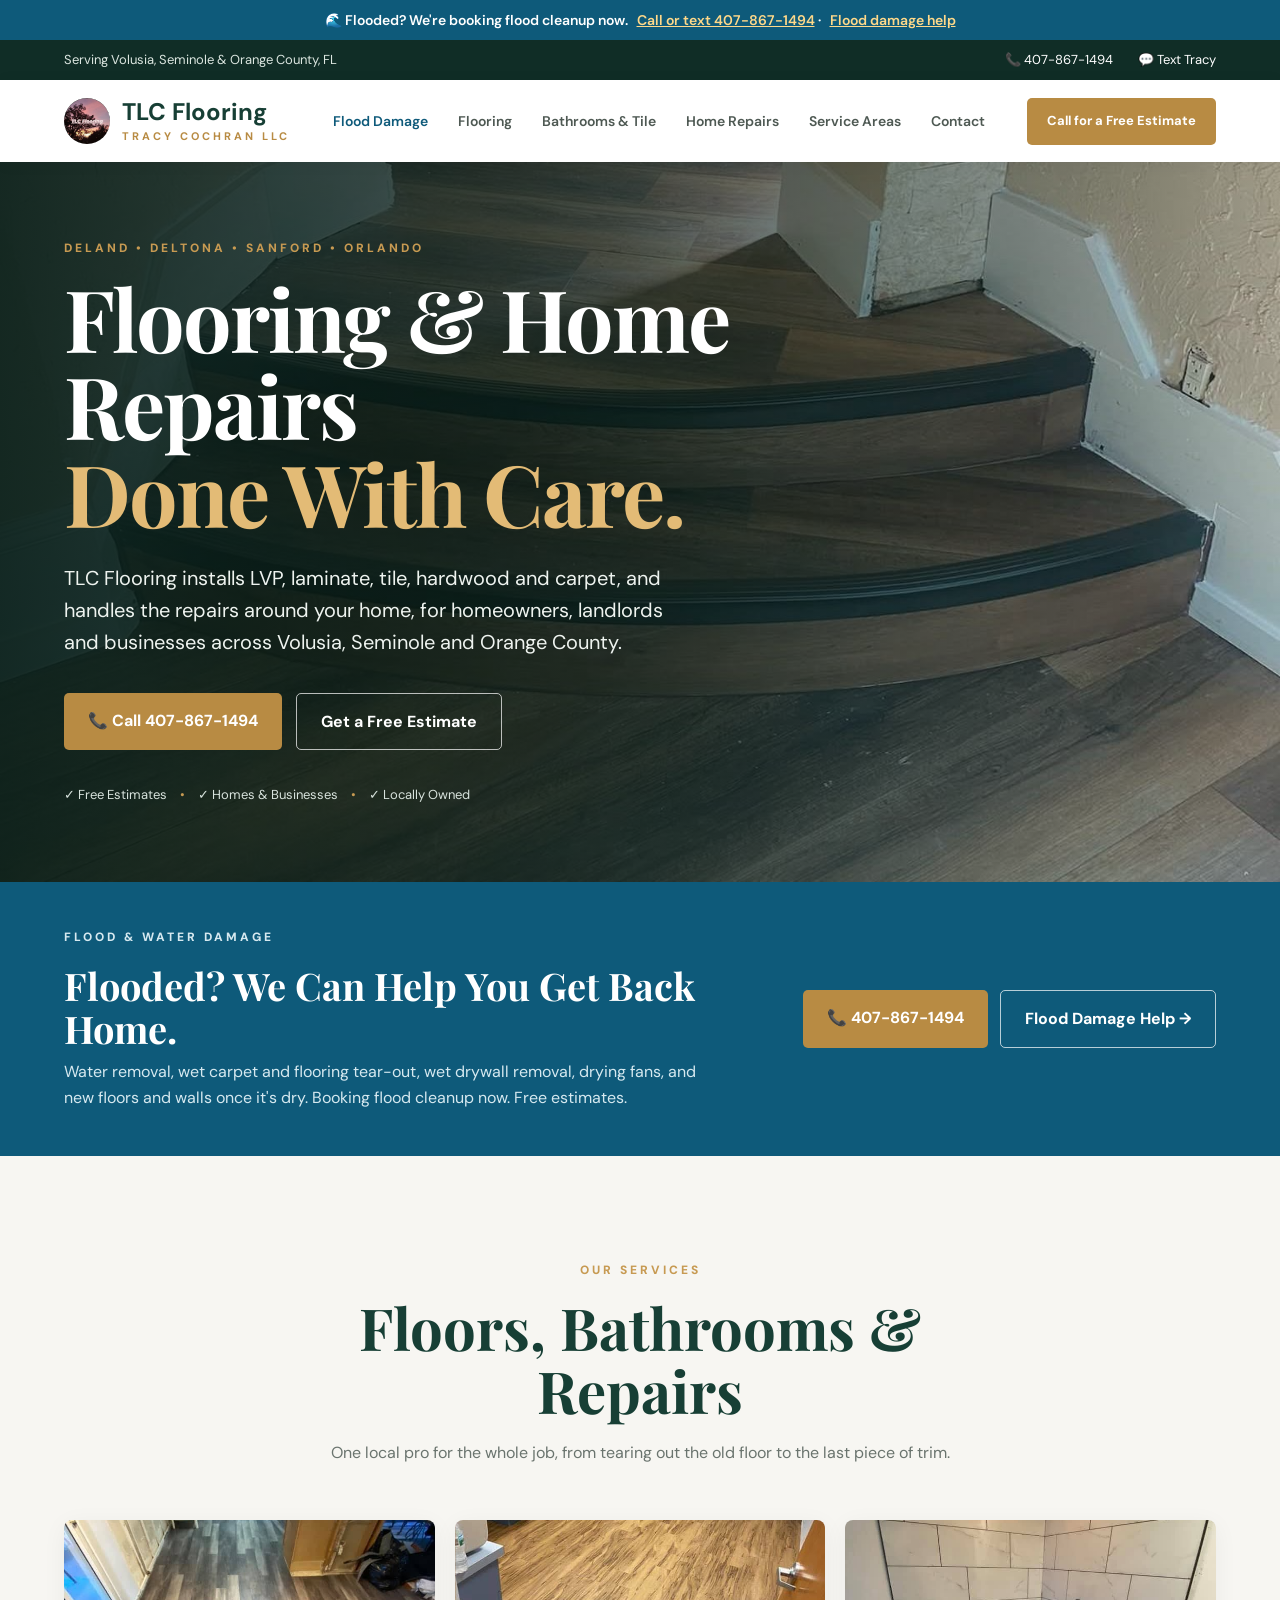
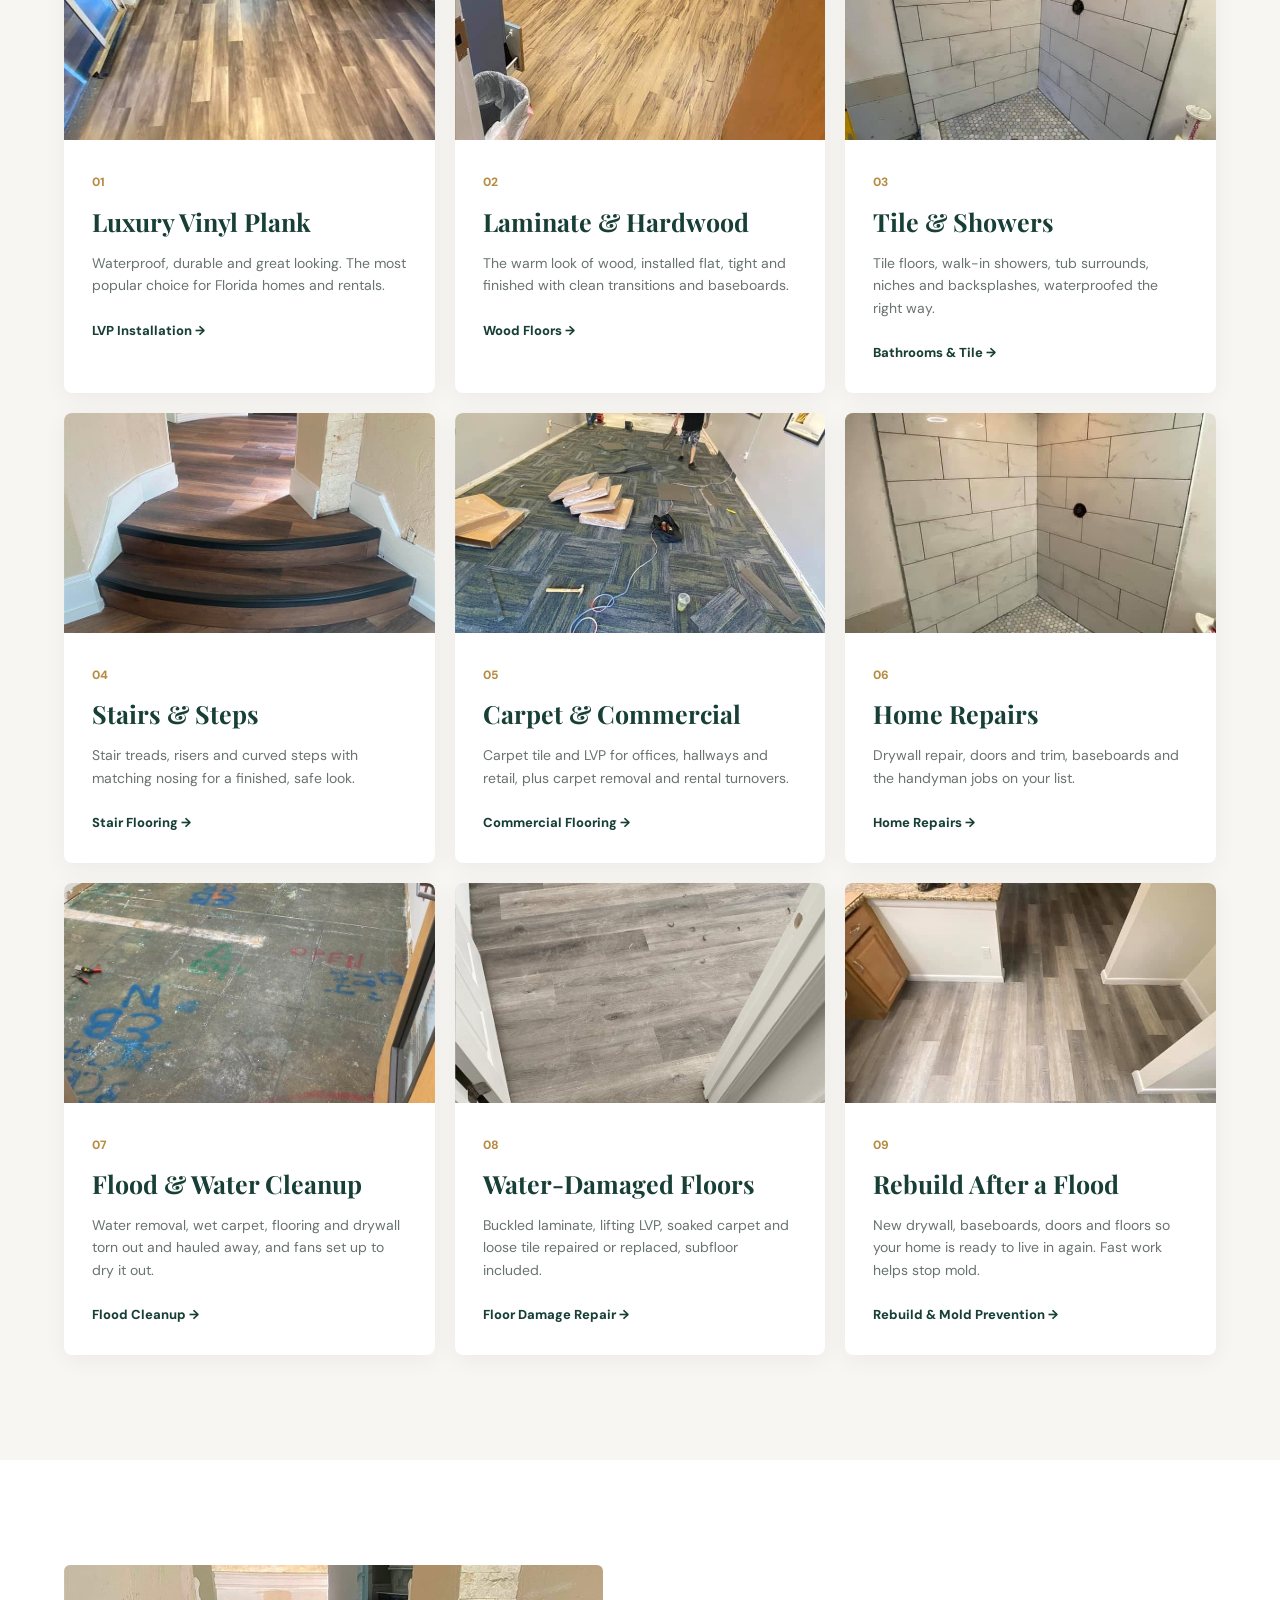
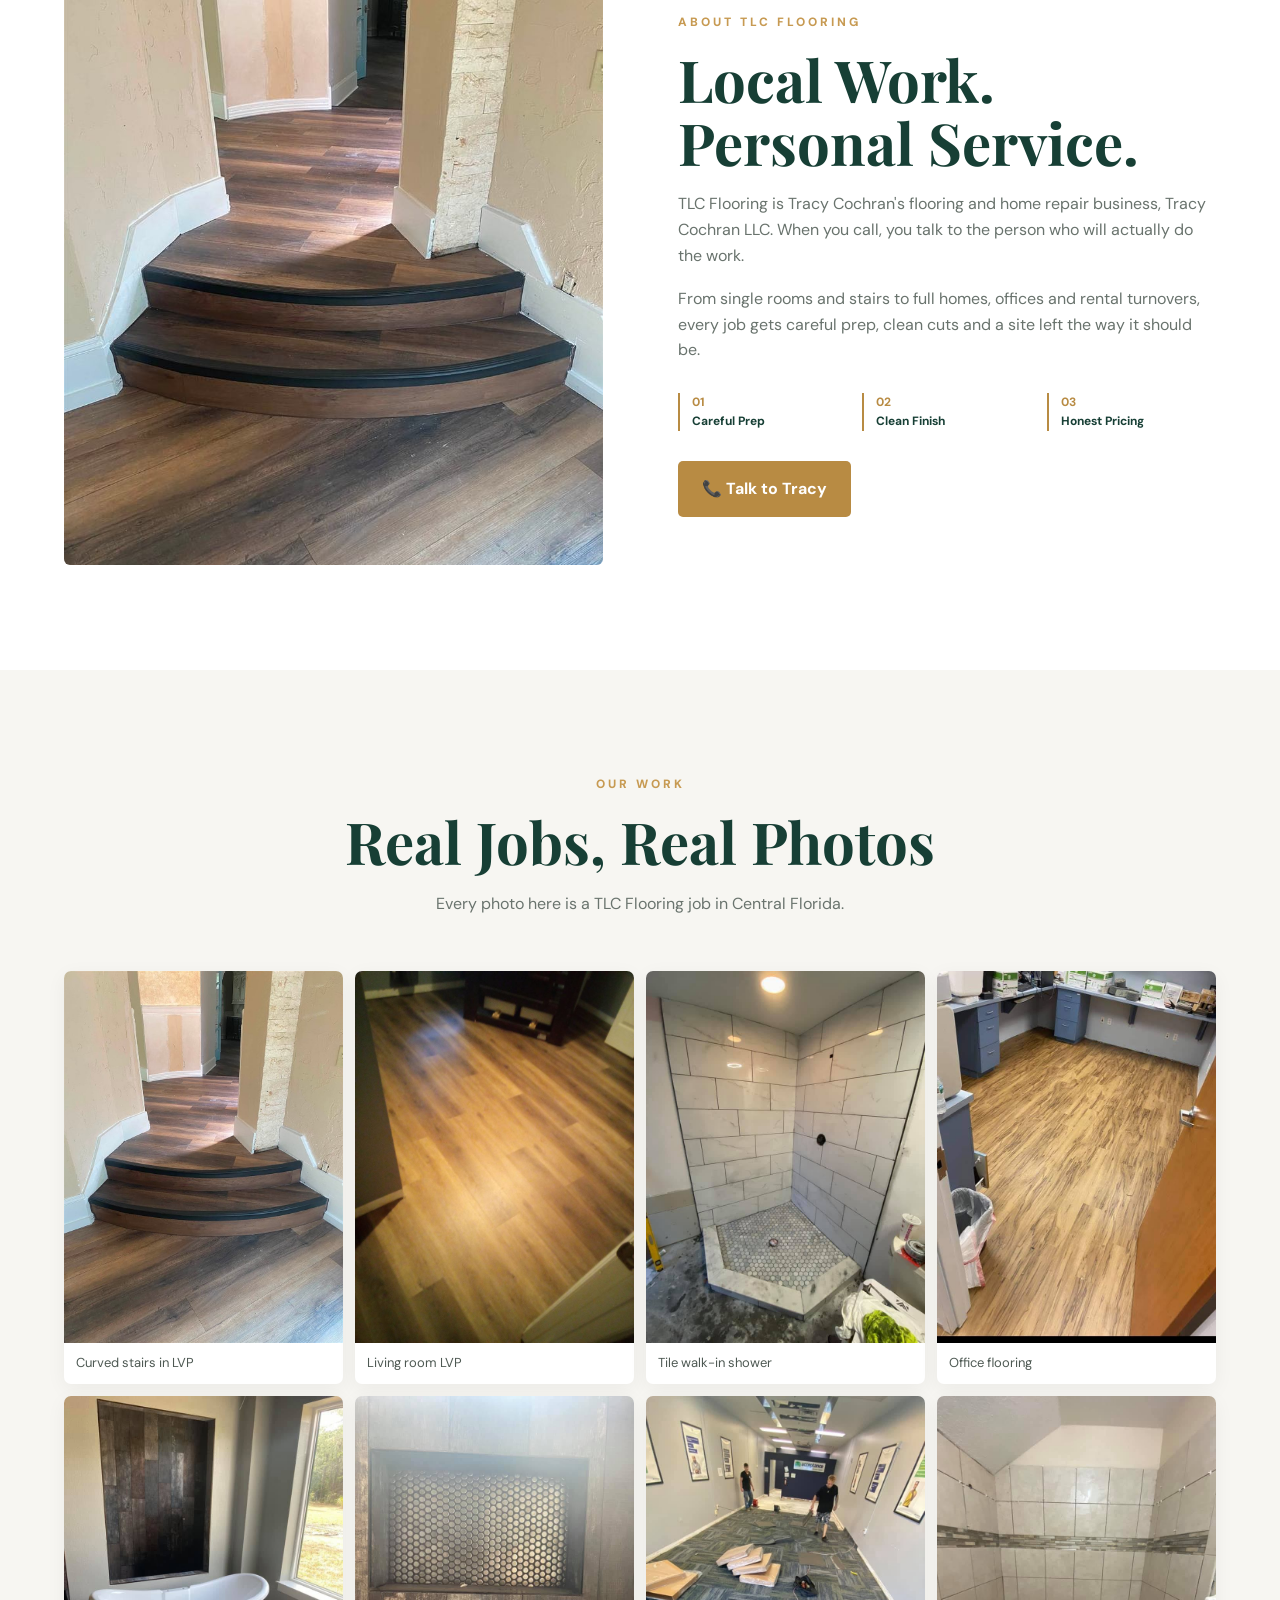
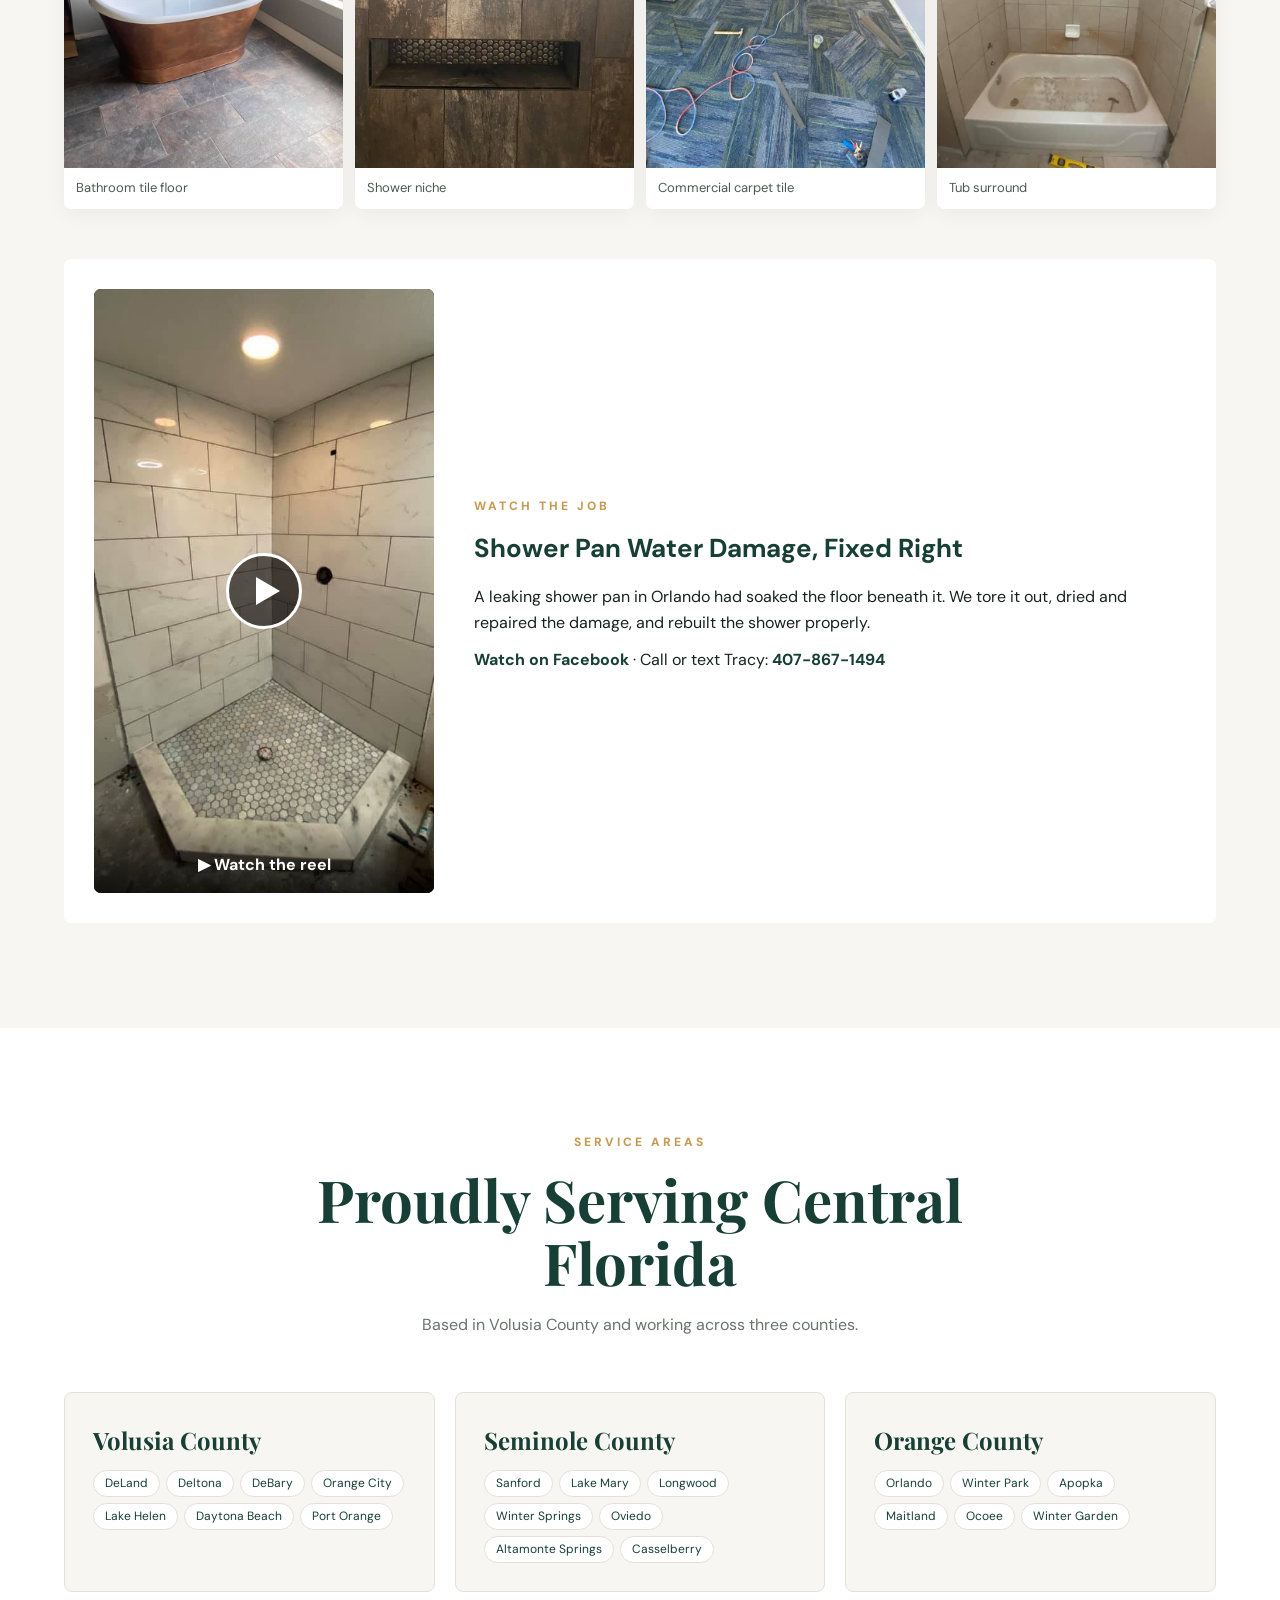
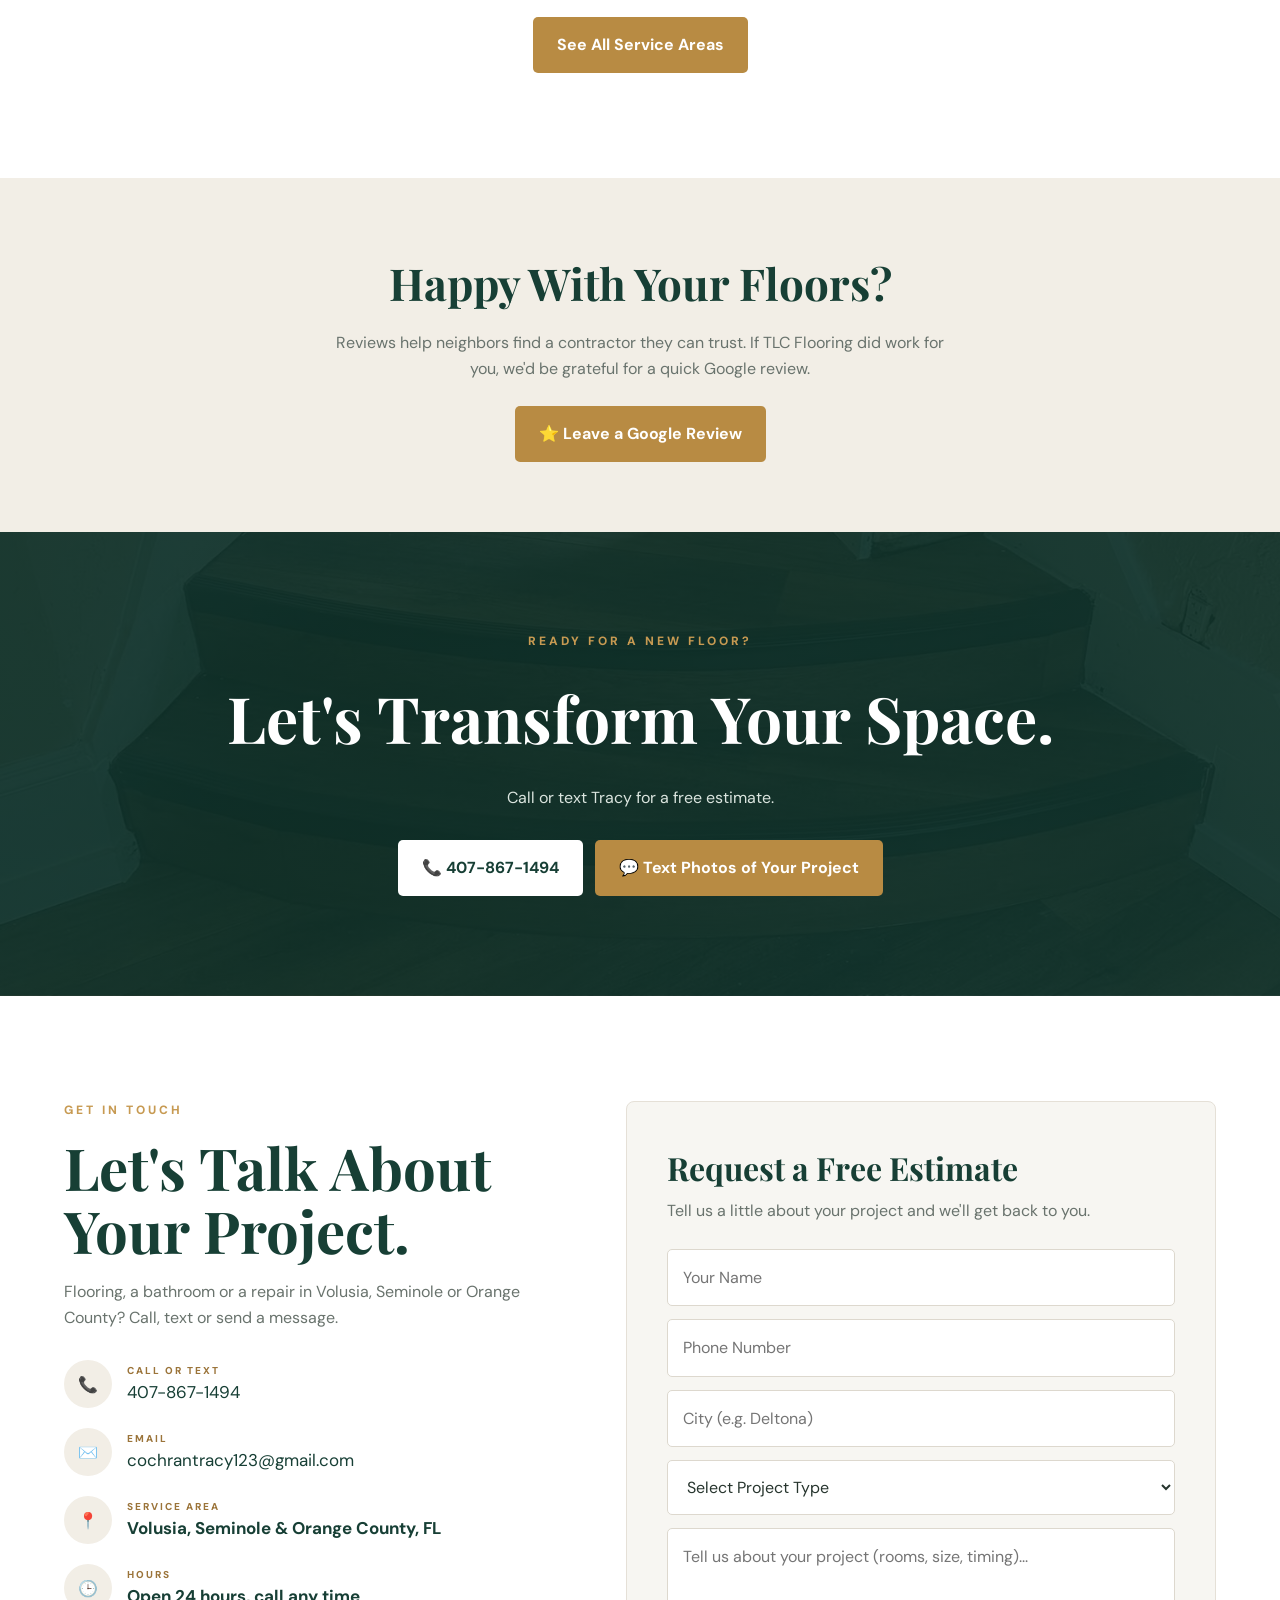
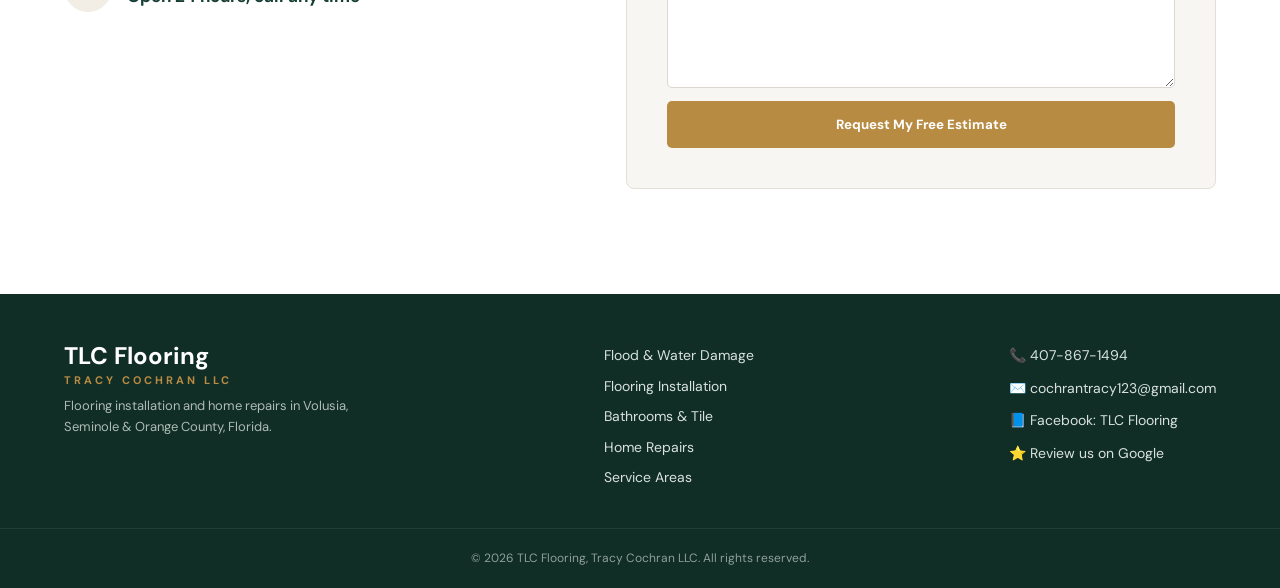
==== commit 7502d73b: "Reel: use tappable card linking to Facebook (FB blocks embedding this reel) Co-Authored-By: Claude O" ====
--- a/index.html
+++ b/index.html
@@ -11,7 +11,7 @@
 
     <link rel="canonical" href="https://mrcyber01010101010101.github.io/tlc-flooring/">
     <link rel="icon" href="images/logo.jpg">
-    <link rel="stylesheet" href="style.css?v=20261107">
+    <link rel="stylesheet" href="style.css?v=20261107b">
 
     <meta property="og:title" content="TLC Flooring | Tracy Cochran LLC">
     <meta property="og:description" content="Flooring installation, flood damage repair and home repairs in Volusia, Seminole & Orange County, FL. Free estimates.">
@@ -407,9 +407,11 @@
         </div>
 
         <div class="reel-feature">
-            <div class="reel-frame">
-                <iframe src="https://www.facebook.com/plugins/video.php?href=https%3A%2F%2Fwww.facebook.com%2Freel%2F1286589660309059%2F&amp;show_text=false" title="TLC Flooring reel: shower pan water damage restoration in Orlando" loading="lazy" allowfullscreen allow="autoplay; clipboard-write; encrypted-media; picture-in-picture; web-share"></iframe>
-            </div>
+            <a class="reel-frame" href="https://www.facebook.com/reel/1286589660309059/" target="_blank" rel="noopener" aria-label="Watch the shower pan water damage reel on Facebook">
+                <img src="images/shower-install.jpg" alt="New tile shower with hexagon mosaic shower pan" loading="lazy">
+                <span class="reel-play" aria-hidden="true"></span>
+                <span class="reel-label">▶ Watch the reel</span>
+            </a>
             <div class="reel-text">
                 <p class="eyebrow">WATCH THE JOB</p>
                 <h3>Shower Pan Water Damage, Fixed Right</h3>
--- a/style.css
+++ b/style.css
@@ -1180,12 +1180,56 @@
     background: #000;
 }
 
-.reel-frame iframe {
+.reel-frame {
+    display: block;
+}
+
+.reel-frame img {
     position: absolute;
     inset: 0;
     width: 100%;
     height: 100%;
-    border: 0;
+    object-fit: cover;
+    transition: transform .3s;
+}
+
+.reel-frame:hover img {
+    transform: scale(1.04);
+}
+
+.reel-play {
+    position: absolute;
+    top: 50%;
+    left: 50%;
+    width: 76px;
+    height: 76px;
+    margin: -38px 0 0 -38px;
+    border-radius: 50%;
+    background: rgba(0,0,0,.6);
+    border: 3px solid #fff;
+}
+
+.reel-play::after {
+    content: "";
+    position: absolute;
+    top: 50%;
+    left: 50%;
+    margin: -14px 0 0 -8px;
+    border-style: solid;
+    border-width: 14px 0 14px 24px;
+    border-color: transparent transparent transparent #fff;
+}
+
+.reel-label {
+    position: absolute;
+    left: 0;
+    right: 0;
+    bottom: 0;
+    padding: 40px 16px 16px;
+    background: linear-gradient(transparent, rgba(0,0,0,.75));
+    color: #fff;
+    font-weight: 700;
+    text-align: center;
 }
 
 .reel-text h3 {
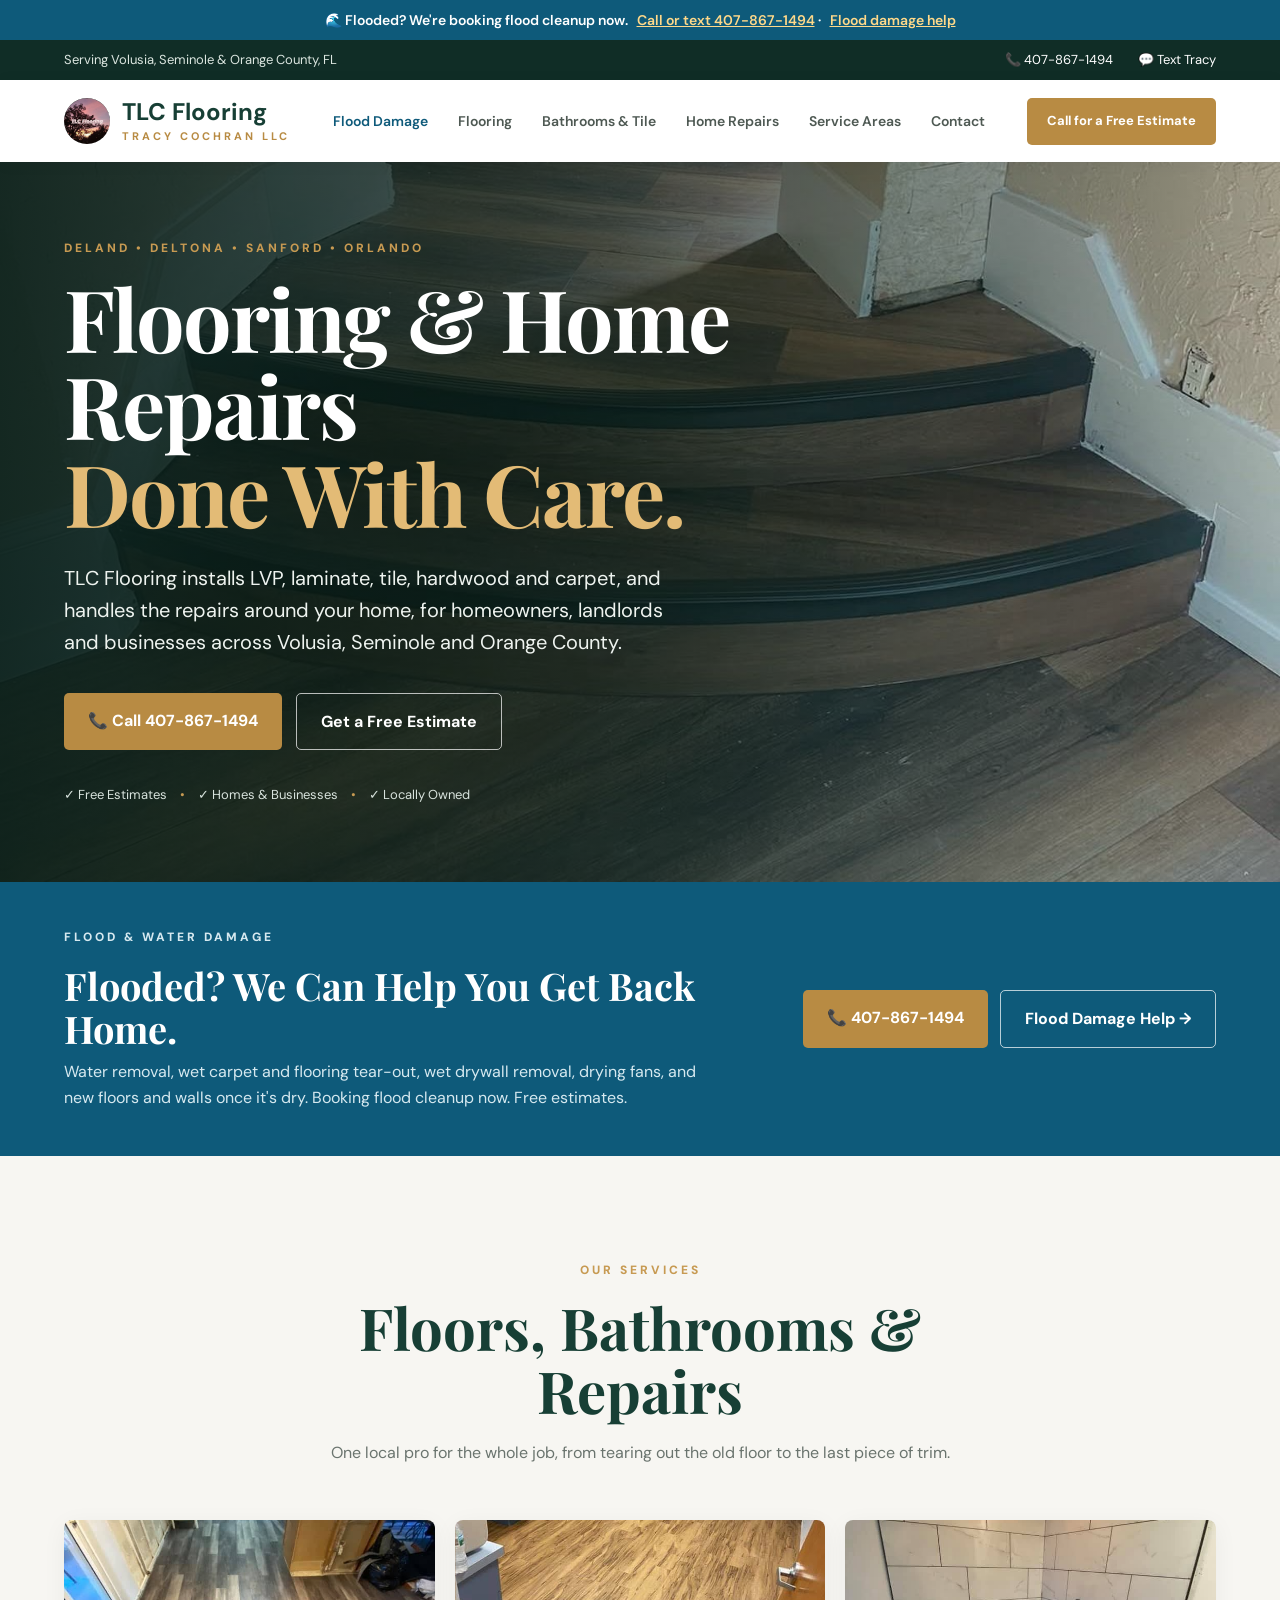
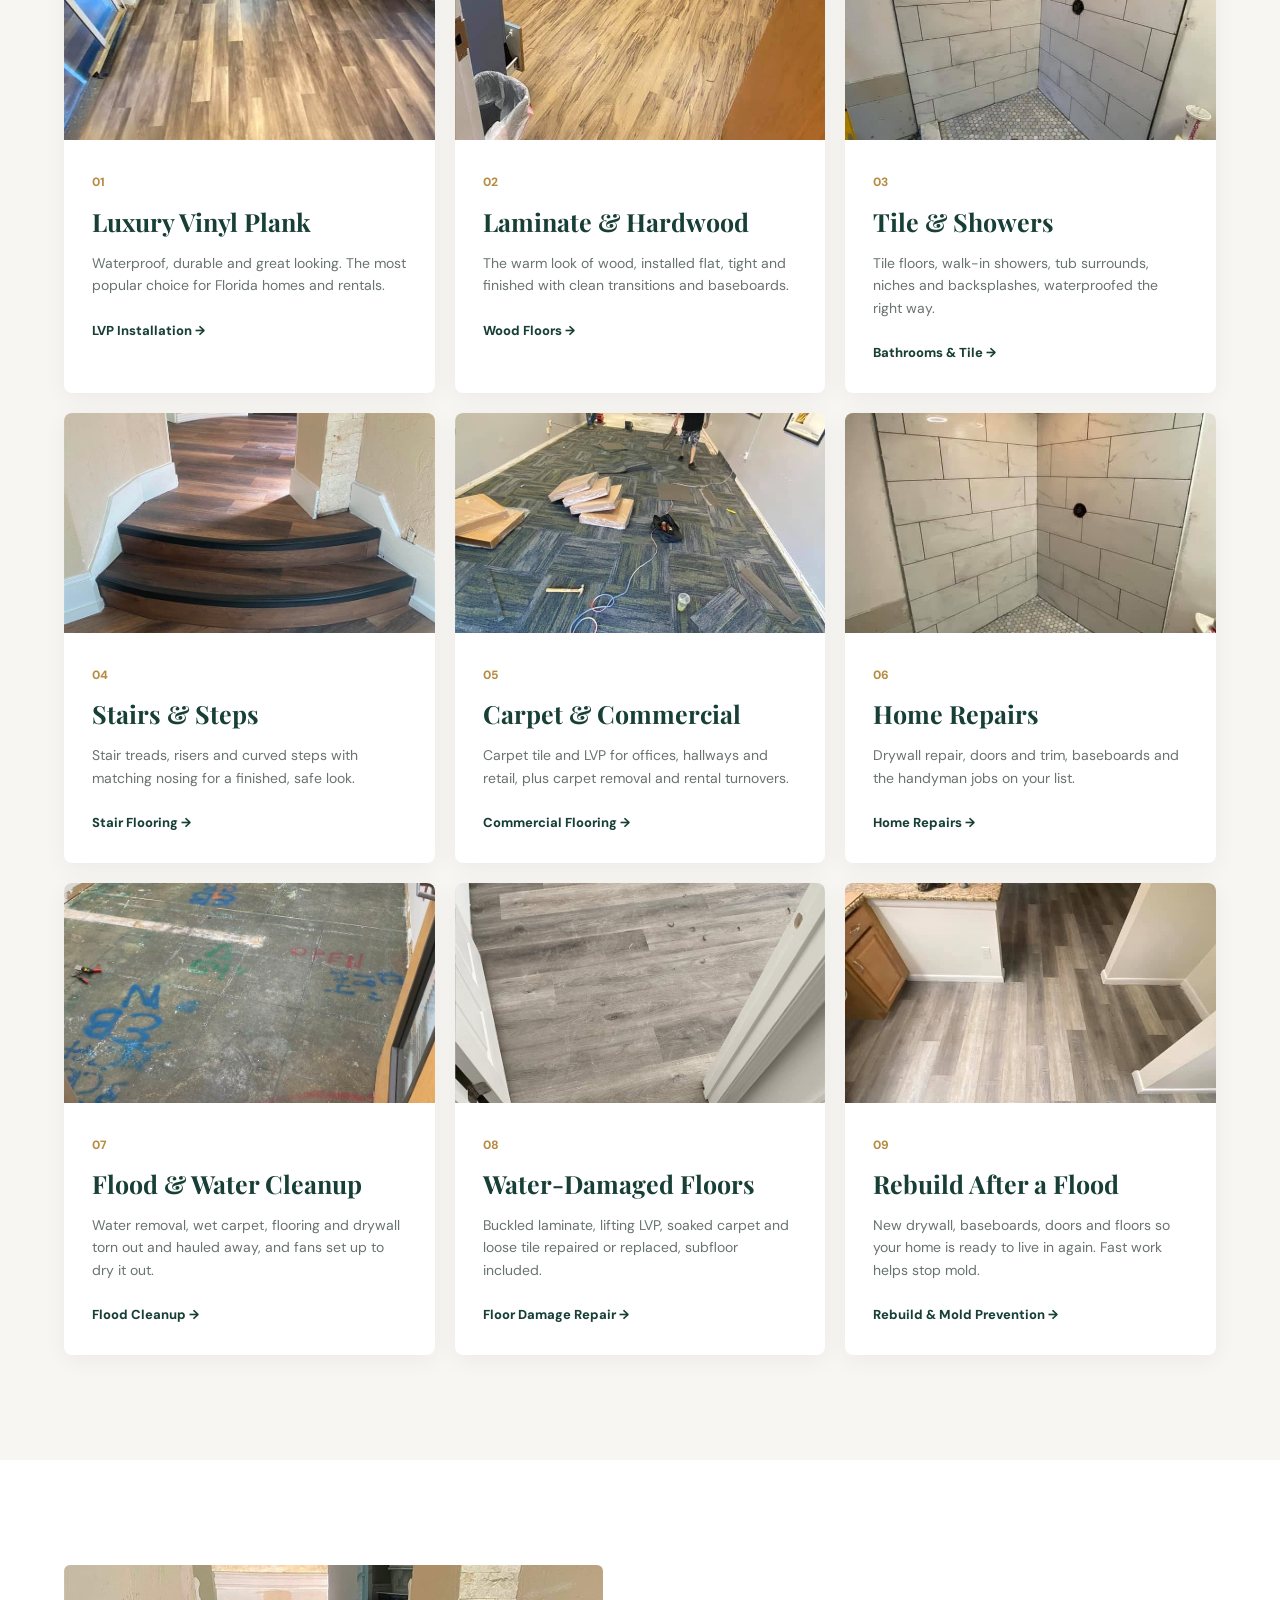
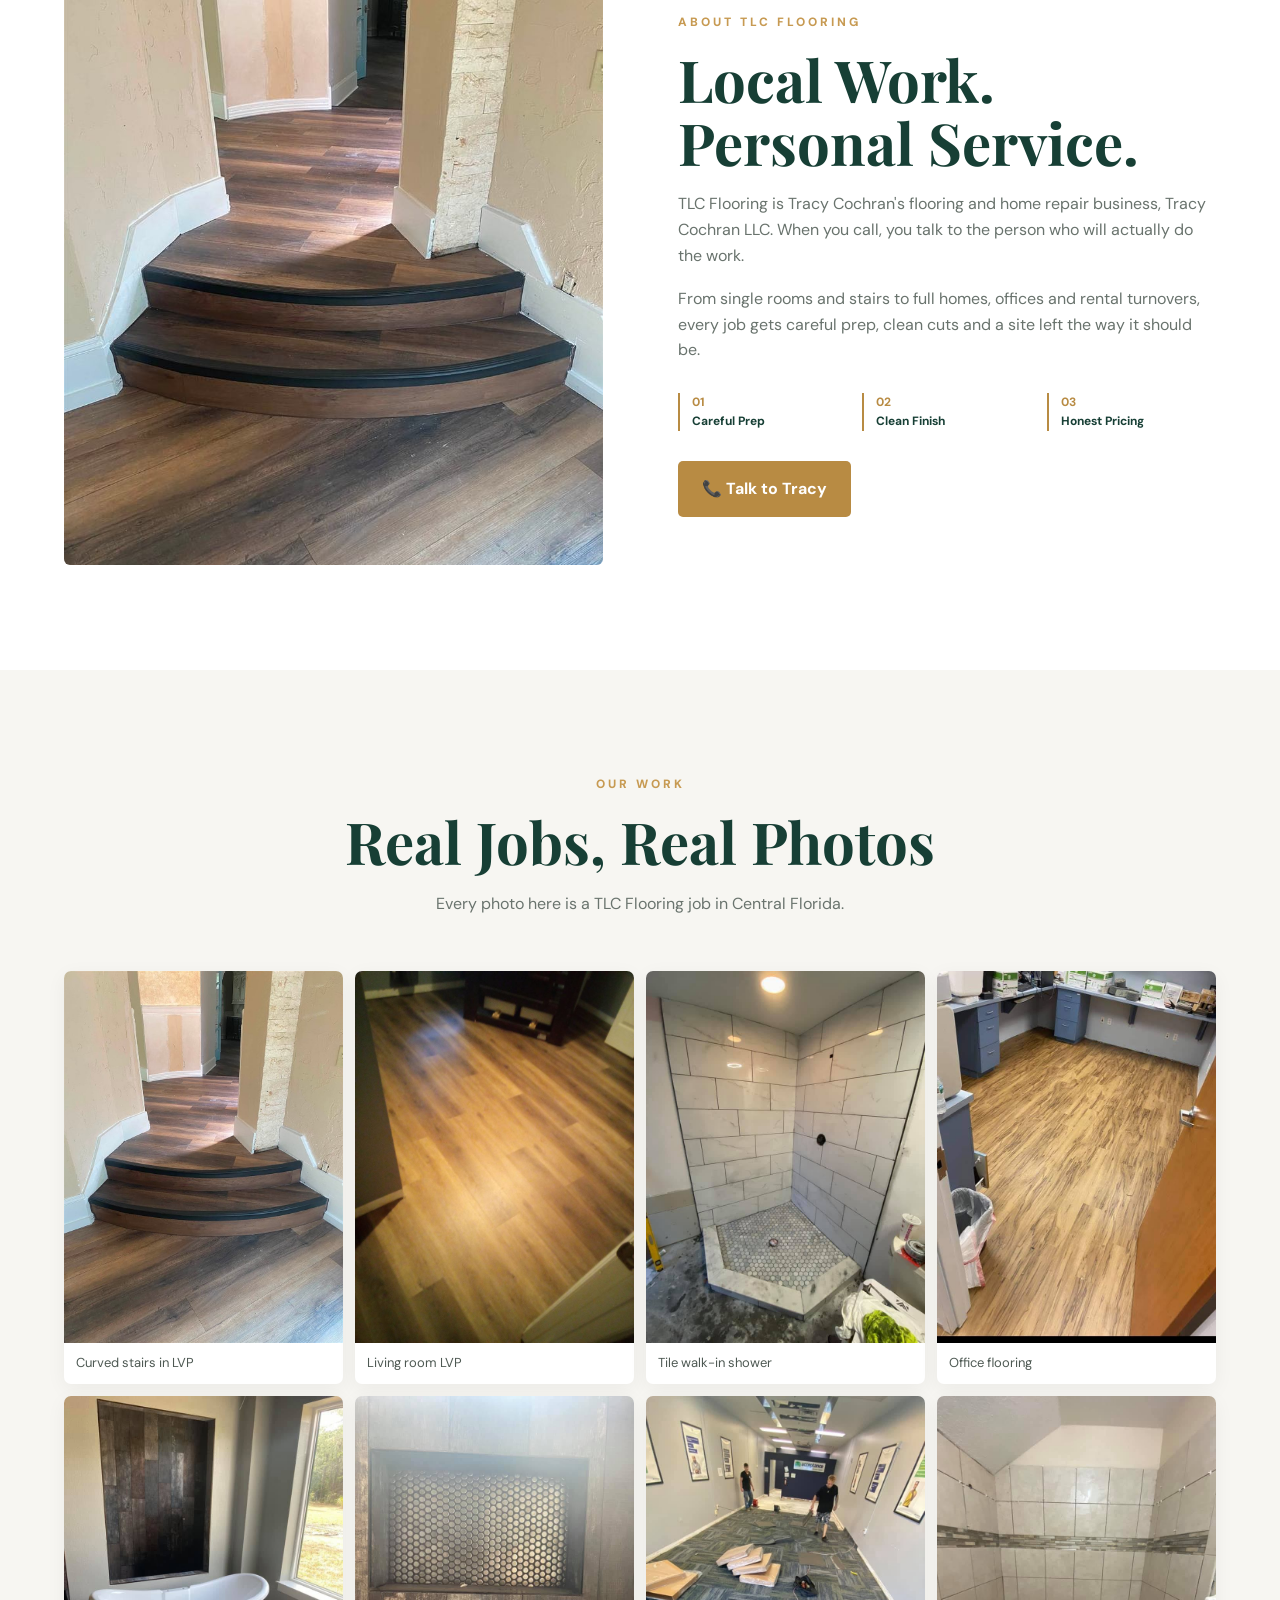
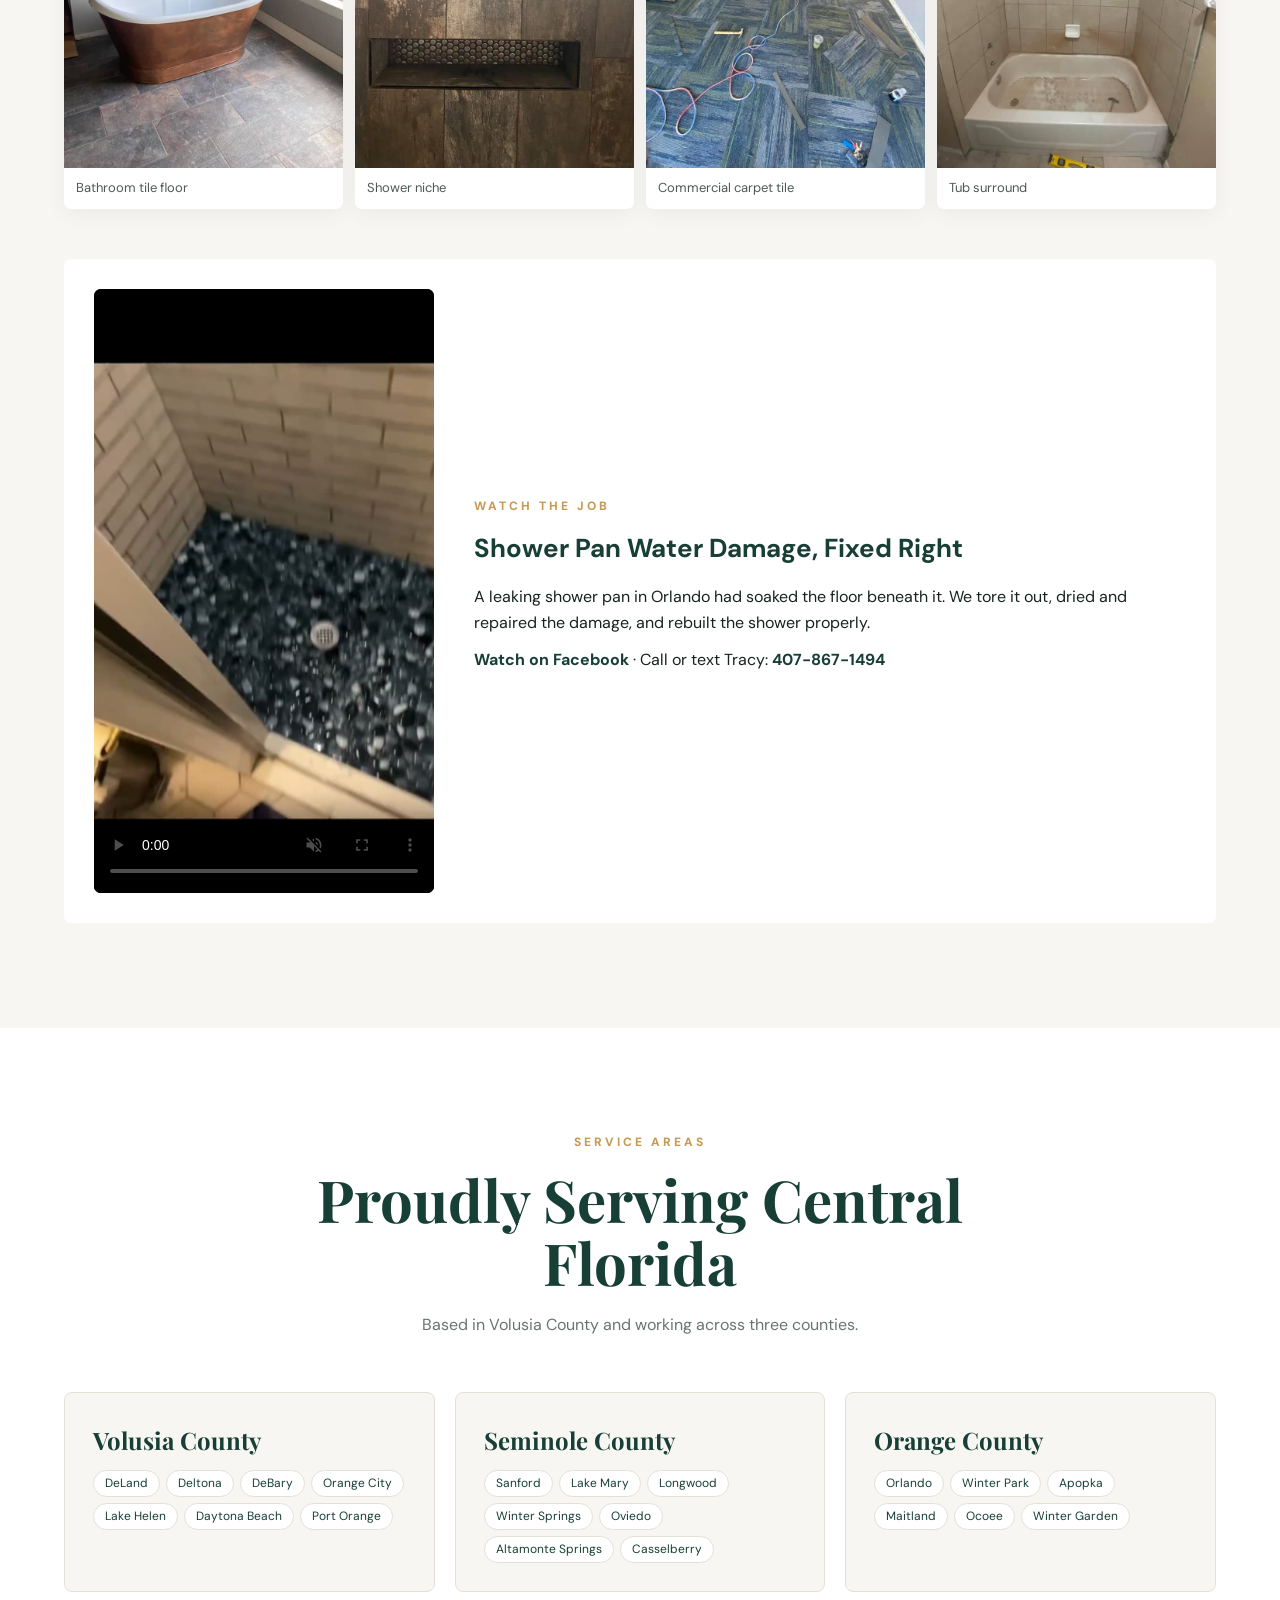
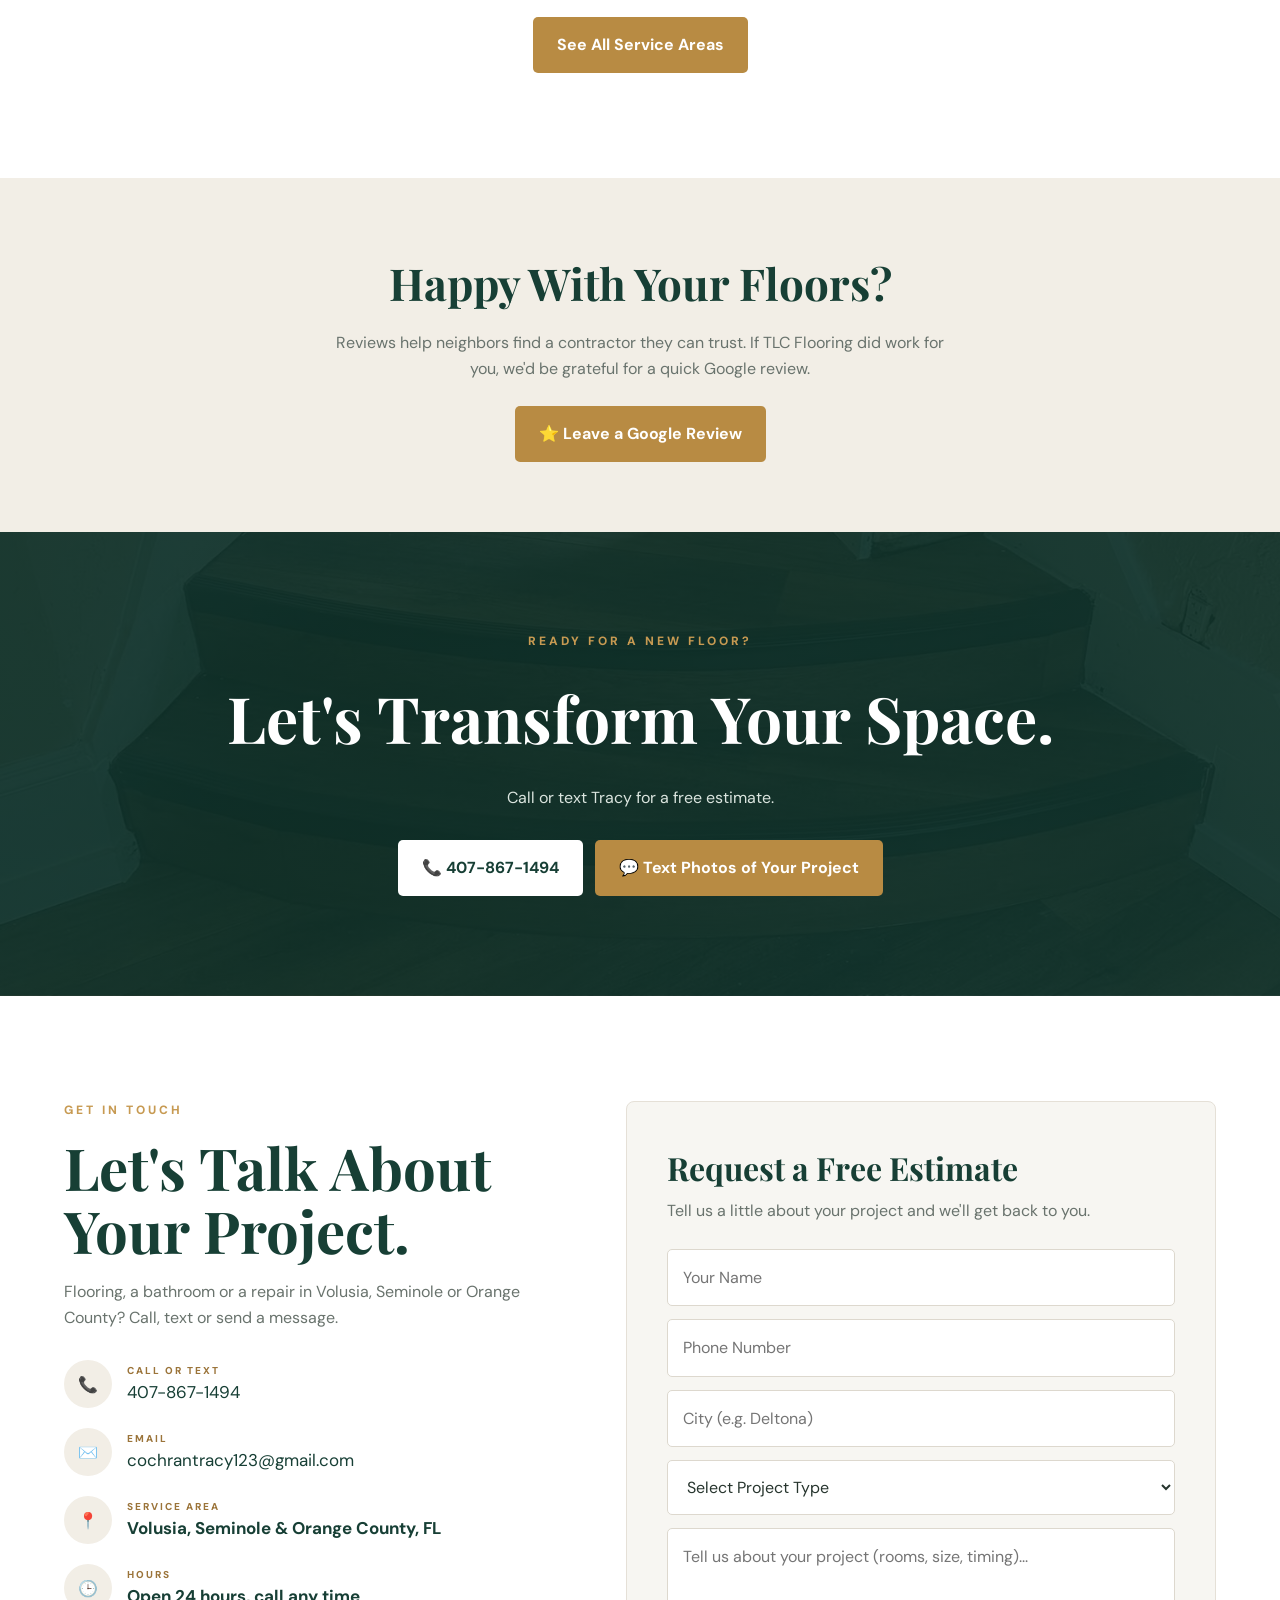
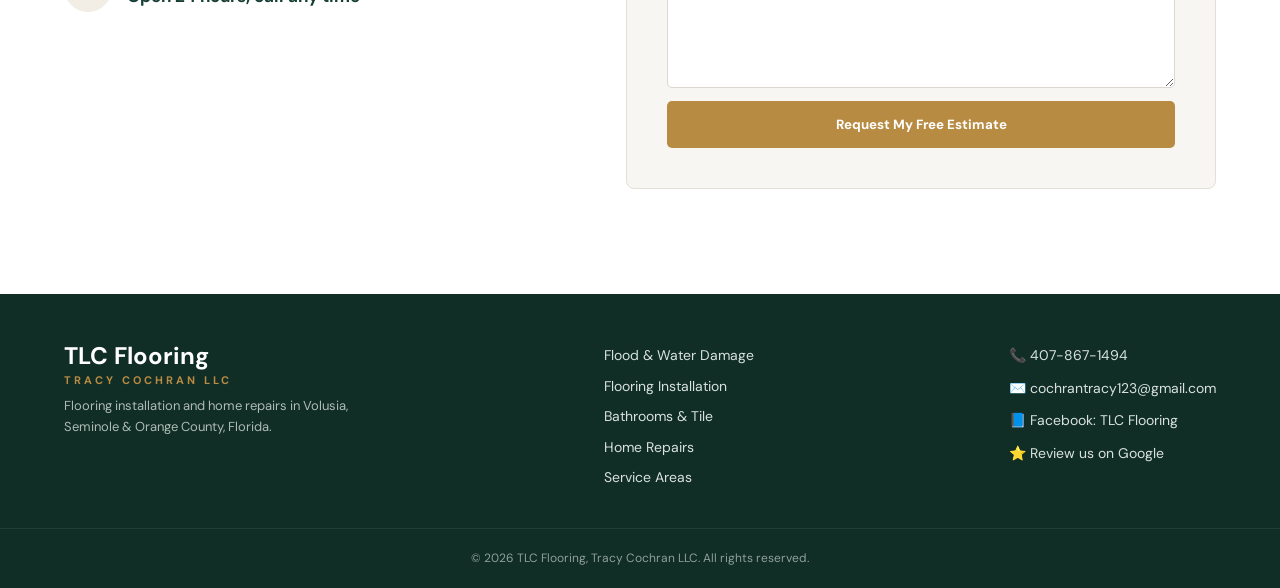
==== commit 21b79cd9: "Play shower pan reel video directly on the site Co-Authored-By: Claude Opus 5.5 <noreply@anthropic.c" ====
--- a/index.html
+++ b/index.html
@@ -11,7 +11,7 @@
 
     <link rel="canonical" href="https://mrcyber01010101010101.github.io/tlc-flooring/">
     <link rel="icon" href="images/logo.jpg">
-    <link rel="stylesheet" href="style.css?v=20261107b">
+    <link rel="stylesheet" href="style.css?v=20261107c">
 
     <meta property="og:title" content="TLC Flooring | Tracy Cochran LLC">
     <meta property="og:description" content="Flooring installation, flood damage repair and home repairs in Volusia, Seminole & Orange County, FL. Free estimates.">
@@ -407,11 +407,9 @@
         </div>
 
         <div class="reel-feature">
-            <a class="reel-frame" href="https://www.facebook.com/reel/1286589660309059/" target="_blank" rel="noopener" aria-label="Watch the shower pan water damage reel on Facebook">
-                <img src="images/shower-install.jpg" alt="New tile shower with hexagon mosaic shower pan" loading="lazy">
-                <span class="reel-play" aria-hidden="true"></span>
-                <span class="reel-label">▶ Watch the reel</span>
-            </a>
+            <div class="reel-frame">
+                <video src="videos/shower-pan-reel.mp4" poster="images/shower-pan-reel-poster.jpg" controls playsinline muted loop preload="metadata" aria-label="TLC Flooring reel: shower pan water damage restoration in Orlando"></video>
+            </div>
             <div class="reel-text">
                 <p class="eyebrow">WATCH THE JOB</p>
                 <h3>Shower Pan Water Damage, Fixed Right</h3>
@@ -669,5 +667,8 @@
     📞 Call TLC Flooring
 </a>
 
+<script>
+(function(){var v=document.querySelector(".reel-frame video");if(!v||!("IntersectionObserver" in window))return;new IntersectionObserver(function(e){e.forEach(function(x){if(x.isIntersecting){v.play().catch(function(){});}else{v.pause();}});},{threshold:.5}).observe(v);})();
+</script>
 </body>
 </html>
--- a/style.css
+++ b/style.css
@@ -1184,6 +1184,7 @@
     display: block;
 }
 
+.reel-frame video,
 .reel-frame img {
     position: absolute;
     inset: 0;
